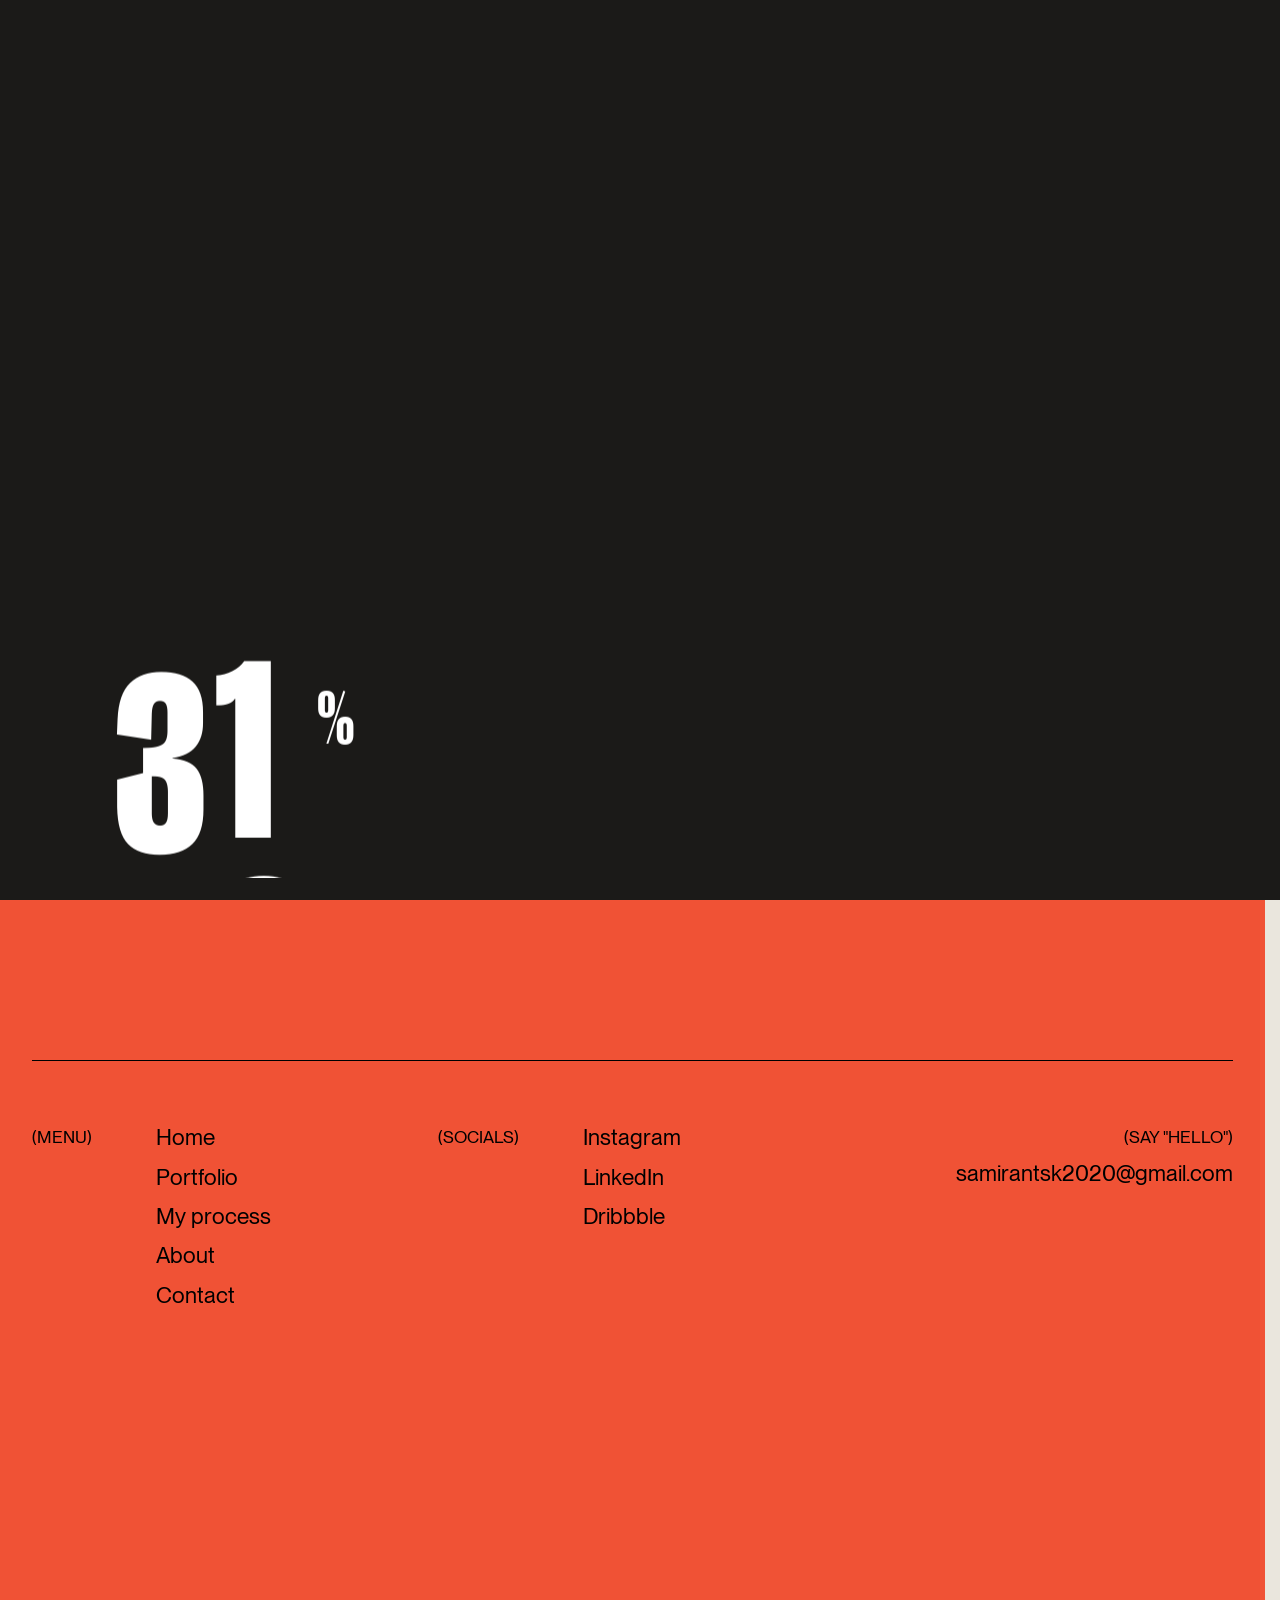
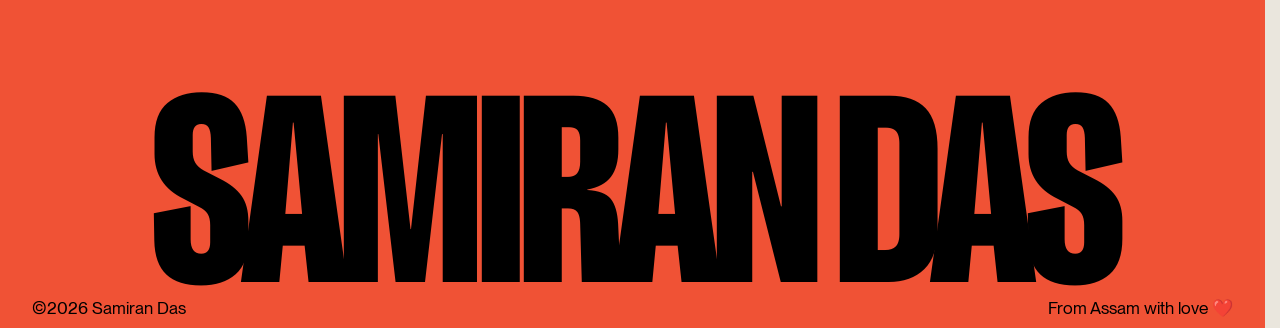
==== about.html @ 999a63a2 "the new changes" ====
<!DOCTYPE html><!--  This site was created in Webflow. https://webflow.com  --><!--  Last Published: Wed Feb 11 2026 20:50:51 GMT+0000 (Coordinated Universal Time)  -->
<html lang="en">
<head>
  <meta charset="utf-8">
  <title>About | Samiran Das</title>
  <meta content="I build modern, high-impact websites for tech communities and projects that value clean design, strong functionality, and real user engagement. Alongside development, I specialize in cybersecurity, bringing a security-first mindset to everything I create. Outside tech, I’m a national-level badminton player and armwrestler, a state-level swimmer, and someone who’s always vibing with music." name="description">
  <meta content="About | Samiran Das" property="og:title">
  <meta content="I build modern, high-impact websites for tech communities and projects that value clean design, strong functionality, and real user engagement. Alongside development, I specialize in cybersecurity, bringing a security-first mindset to everything I create. Outside tech, I’m a national-level badminton player and armwrestler, a state-level swimmer, and someone who’s always vibing with music." property="og:description">
  <meta content="https://samirandas.com/og/og-about.jpg" property="og:image">
  <meta content="About | Samiran Das" property="twitter:title">
  <meta content="I build modern, high-impact websites for tech communities and projects that value clean design, strong functionality, and real user engagement. Alongside development, I specialize in cybersecurity, bringing a security-first mindset to everything I create. Outside tech, I’m a national-level badminton player and armwrestler, a state-level swimmer, and someone who’s always vibing with music." property="twitter:description">
  <meta content="https://samirandas.com/og/og-about.jpg" property="twitter:image">
  <meta property="og:type" content="website">
  <meta property="og:url" content="https://samirandas.com/about">
  <meta content="summary_large_image" name="twitter:card">
  <meta content="width=device-width, initial-scale=1" name="viewport">
  <link rel="canonical" href="about">
  <style>html{font-family:sans-serif;-ms-text-size-adjust:100%;-webkit-text-size-adjust:100%}body{margin:0}aside,main,nav,section{display:block}a{background-color:transparent}h1{font-size:2em;margin:.67em 0}img{border:0}svg:not(:root){overflow:hidden}button{color:inherit;font:inherit;margin:0}button{overflow:visible}button{text-transform:none}button{-webkit-appearance:button}button::-moz-focus-inner{border:0;padding:0}*{-webkit-box-sizing:border-box;-moz-box-sizing:border-box;box-sizing:border-box}html{height:100%}body{margin:0;min-height:100%;background-color:#fff;font-family:Arial,sans-serif;font-size:14px;line-height:20px;color:#333}img{max-width:100%;vertical-align:middle;display:inline-block}.w-inline-block{max-width:100%;display:inline-block}h1,h2{font-weight:700;margin-bottom:10px}h1{font-size:38px;line-height:44px;margin-top:20px}h2{font-size:32px;line-height:36px;margin-top:20px}p{margin-top:0;margin-bottom:10px}ul{margin-top:0;margin-bottom:10px;padding-left:40px}button{border:0;-webkit-appearance:button}.w-nav{position:relative;background:#ddd;z-index:1000}.w-nav:after,.w-nav:before{content:" ";display:table;grid-column-start:1;grid-row-start:1;grid-column-end:2;grid-row-end:2}.w-nav:after{clear:both}.w-nav-brand{position:relative;float:left;text-decoration:none;color:#333}.w-nav-menu{position:relative;float:right}@media screen and (max-width:767px){.w-nav-brand{padding-left:10px}}:root{--background-color--background-primary:var(--base-color-brand--brand-lightest);--_typography---font--font-body:"PP Neue Montreal",Arial,sans-serif;--_typography---font-size--text-main:clamp(1 * 1rem, ((1 - ((1.125 - 1) / (120 - 20) * 20)) * 1rem + ((1.125 - 1) / (120 - 20)) * 100vw), 1.125 * 1rem);--_typography---line-height--body:1.4;--_typography---font-weight--regular:400;--_typography---letter-spacing--normal:0em;--_typography---font--font-display:Lektorat,Impact,sans-serif;--_typography---font-size--h1:clamp(3 * 1rem, ((3 - ((7.125 - 3) / (120 - 20) * 20)) * 1rem + ((7.125 - 3) / (120 - 20)) * 100vw), 7.125 * 1rem);--_typography---font-weight--extra-bold:800;--_typography---letter-spacing--tight:-.02em;--_typography---font-size--h2:clamp(2.25 * 1rem, ((2.25 - ((4 - 2.25) / (90 - 20) * 20)) * 1rem + ((4 - 2.25) / (90 - 20)) * 100vw), 4 * 1rem);--_typography---font-size--h3:clamp(1.725 * 1rem, ((1.725 - ((2.5 - 1.725) / (120 - 20) * 20)) * 1rem + ((2.5 - 1.725) / (120 - 20)) * 100vw), 2.5 * 1rem);--link-color--link-primary:var(--base-color-neutral--black);--_spacing-size---main--space-md:var(--_spacing-size---base--spacing-6);--text-color--text-alternate:var(--base-color-neutral--white);--text-color--text-primary:var(--base-color-neutral--black);--text-color--text-secondary:#747474;--background-color--background-success:var(--base-color-system--success-green);--text-color--text-success:var(--base-color-system--success-green-dark);--_typography---line-height--h1:1.05;--_spacing-size---main--space-sm:var(--_spacing-size---base--spacing-4);--border-color--border-primary:var(--base-color-neutral--black);--background-color--background-alternate:var(--base-color-neutral--white);--background-color--background-secondary:var(--base-color-neutral--neutral-darker);--background-color--background-brand:var(--base-color-brand--brand);--background-color--background-error:var(--base-color-system--error-red);--text-color--text-error:var(--base-color-system--error-red-dark);--border-color--border-alternate:var(--base-color-neutral--white);--_spacing-size---main--space-2xl:var(--_spacing-size---base--spacing-12);--_spacing-size---main--space-lg:var(--_spacing-size---base--spacing-8);--background-color--background-warning:var(--base-color-system--warning-yellow);--text-color--text-warning:var(--base-color-system--warning-yellow-dark);--_spacing-size---navbar-height:5.375rem;--link-color--link-alternate:var(--base-color-neutral--white);--base-color-brand--brand:#f05235;--_typography---font-size--h0:clamp(6 * 1rem, ((6 - ((14 - 6) / (120 - 20) * 20)) * 1rem + ((14 - 6) / (120 - 20)) * 100vw), 14 * 1rem);--_spacing-size---main--space-xl:var(--_spacing-size---base--spacing-10);--_typography---font--font-accent:"Tentang Nanti One","Palatino Linotype",sans-serif;--_typography---letter-spacing--wide:.02em;--_spacing-size---main--space-2xs:var(--_spacing-size---base--spacing-2);--_spacing-size---main--space-xs:var(--_spacing-size---base--spacing-3);--_typography---line-height--regular:1;--base-color-neutral--neutral-darker:#1b1a18;--base-color-neutral--white:#fff;--_typography---font-size--full-screen:clamp(3rem, 13vw, 15rem);--base-color-neutral--black:#000;--_typography---font-size--h4:clamp(1.25 * 1rem, ((1.25 - ((1.5 - 1.25) / (120 - 20) * 20)) * 1rem + ((1.5 - 1.25) / (120 - 20)) * 100vw), 1.5 * 1rem);--_spacing-size---base--spacing-1:.25rem;--_spacing-size---base--spacing-2:.5rem;--base-color-brand--brand-lightest:#eae6dd;--_spacing-size---base--spacing-3:.75rem;--base-color-brand--brand-light:#ffd880;--_spacing-size---base--spacing-4:1rem;--_spacing-size---base--spacing-5:1.5rem;--_spacing-size---base--spacing-6:2rem;--_typography---font-size--display:clamp(6.5 * 1rem, ((6.5 - ((20 - 6.5) / (120 - 32) * 32)) * 1rem + ((20 - 6.5) / (120 - 32)) * 100vw), 20 * 1rem);--_spacing-size---base--spacing-7:3rem;--_spacing-size---base--spacing-8:4rem;--_spacing-size---base--spacing-9:6rem;--_spacing-size---base--spacing-10:8rem;--_spacing-size---base--spacing-11:12rem;--_spacing-size---base--spacing-12:16rem;--base-color-system--success-green:#cef5ca;--base-color-system--success-green-dark:#114e0b;--base-color-system--warning-yellow:#fcf8d8;--base-color-system--warning-yellow-dark:#5e5515;--base-color-system--error-red:#f8e4e4;--base-color-system--error-red-dark:#3b0b0b;--base-color-system--focus-state:#2d62ff;--border-color--border-brand:var(--base-color-brand--brand);--link-color--link-brand:var(--base-color-brand--brand)}.w-layout-hflex{flex-direction:row;align-items:flex-start;display:flex}.w-checkbox:before{content:" ";grid-area:1/1/2/2;display:table}.w-checkbox:after{content:" ";clear:both;grid-area:1/1/2/2;display:table}body{background-color:var(--background-color--background-primary);font-family:var(--_typography---font--font-body);color:#000;font-size:var(--_typography---font-size--text-main);line-height:var(--_typography---line-height--body);font-weight:var(--_typography---font-weight--regular);letter-spacing:var(--_typography---letter-spacing--normal)}h1{font-family:var(--_typography---font--font-display);font-size:var(--_typography---font-size--h1);line-height:1.05;font-weight:var(--_typography---font-weight--extra-bold);letter-spacing:var(--_typography---letter-spacing--tight);margin-top:0;margin-bottom:0}h2{font-family:var(--_typography---font--font-display);font-size:var(--_typography---font-size--h2);line-height:1.2;font-weight:var(--_typography---font-weight--extra-bold);margin-top:0;margin-bottom:0}p{font-family:var(--_typography---font--font-body);margin-bottom:0}a{font-family:var(--_typography---font--font-body);color:var(--link-color--link-primary)}ul{font-family:var(--_typography---font--font-body);margin-top:0;margin-bottom:0;padding-left:1.5rem}img{object-fit:cover;width:100%;height:100%;display:inline-block}.heading-style-h1{font-family:var(--_typography---font--font-display);font-size:var(--_typography---font-size--h1);line-height:var(--_typography---line-height--h1);font-weight:var(--_typography---font-weight--extra-bold);letter-spacing:var(--_typography---letter-spacing--tight);position:relative}.padding-global{padding-right:var(--_spacing-size---main--space-md);padding-left:var(--_spacing-size---main--space-md);flex:1;justify-content:space-between;align-items:stretch;display:flex}.page-wrapper{overflow:clip}.container-large{flex:1;width:100%;max-width:120rem;margin-left:auto;margin-right:auto}.nav_component{z-index:1000;height:var(--_spacing-size---navbar-height);padding-top:var(--_spacing-size---main--space-sm);padding-bottom:var(--_spacing-size---main--space-sm);will-change:transform;background-color:#0000;width:100%;position:absolute;inset:0% 0% auto;overflow:hidden;transform:translate(0)}.nav_container{flex-direction:row;justify-content:space-between;align-items:center;width:100%;max-width:120rem;margin-left:auto;margin-right:auto;display:flex}.nav_brand{justify-content:center;align-items:center;display:inline-flex;overflow:clip}.nav_logo{color:var(--link-color--link-primary);height:2.375rem}.nav_logo.is-white{color:var(--link-color--link-alternate)}.section_hero{position:relative}.hero_content-wrapper{padding-top:var(--_spacing-size---main--space-md);padding-bottom:var(--_spacing-size---main--space-md);grid-column-gap:var(--_spacing-size---main--space-lg);grid-row-gap:var(--_spacing-size---main--space-lg);height:calc(100svh - var(--_spacing-size---navbar-height));flex-flow:column;justify-content:space-between;align-items:center;display:flex}.hero_gradient{z-index:20;background-image:linear-gradient(0deg,var(--base-color-brand--brand),#0000);width:100%;height:40%;position:absolute;inset:auto 0% 0%}.hero_sticky-wrapper{will-change:transform;height:100svh;position:sticky;top:0}.hero_description-wrapper{width:100%}.hero_description-wrapper.grid-12{z-index:30;position:relative}.grid-12{grid-column-gap:1rem;grid-row-gap:1rem;grid-template-rows:auto;grid-template-columns:1fr 1fr 1fr 1fr 1fr 1fr 1fr 1fr 1fr 1fr 1fr 1fr;grid-auto-columns:1fr;display:grid}.hero_title-wrapper{width:100%}.text-style-accent{font-family:var(--_typography---font--font-accent);color:var(--base-color-brand--brand);font-weight:var(--_typography---font-weight--regular);letter-spacing:var(--_typography---letter-spacing--wide);position:relative;top:.05em}.text-style-accent.is-process-page{font-size:20cqi;position:absolute;inset:60% auto 0% 0%;z-index:10}.nav-floating{z-index:999;will-change:transform;position:fixed;inset:0% 0% auto}.nav-floating_content-wrapper{padding-top:var(--_spacing-size---main--space-sm);padding-bottom:var(--_spacing-size---main--space-sm);justify-content:space-between;align-items:center;width:100%}.nav-floating_content-wrapper.grid-12{z-index:999;position:relative;transform:translateY(-100%)}.nav-floating_logo-wrapper{padding-top:var(--_spacing-size---main--space-2xs);padding-right:var(--_spacing-size---main--space-2xs);padding-bottom:var(--_spacing-size---main--space-2xs);padding-left:var(--_spacing-size---main--space-2xs);background-color:var(--background-color--background-secondary);margin:calc(-1 * var(--_spacing-size---main--space-2xs));border-radius:4px;position:relative;overflow:clip}.nav-floating_button-wrapper{grid-row-gap:.25rem;justify-content:flex-start;align-items:center}.btn-animate-chars{padding-top:var(--_spacing-size---main--space-sm);padding-right:var(--_spacing-size---main--space-xs);padding-bottom:var(--_spacing-size---main--space-sm);padding-left:var(--_spacing-size---main--space-xs);grid-column-gap:var(--_spacing-size---main--space-2xs);grid-row-gap:var(--_spacing-size---main--space-2xs);color:var(--link-color--link-alternate);text-transform:uppercase;border-radius:.25em;flex-grow:1;justify-content:center;align-items:center;max-width:15em;height:3.375rem;line-height:1;text-decoration:none;display:flex;position:relative}.btn-animate-chars.is-nav-link{grid-column-gap:1rem;grid-row-gap:1rem;color:var(--link-color--link-primary);grid-template-rows:auto auto;grid-template-columns:1fr 1fr;grid-auto-columns:1fr;display:inline-flex}.btn-animate-chars.hide-tablet{background-color:var(--background-color--background-secondary);color:var(--link-color--link-alternate);height:3.375rem}.btn-animate-chars.is-footer-link{color:var(--text-color--text-primary);text-transform:none;flex:0 auto;justify-content:flex-start;align-items:center;width:auto;height:auto;padding:0}.btn-animate-chars.is-menu{font-family:var(--_typography---font--font-display);color:var(--link-color--link-primary);font-size:var(--_typography---font-size--h1);line-height:var(--_typography---line-height--regular);font-weight:var(--_typography---font-weight--extra-bold);height:1em}.btn-animate-chars__bg{background-color:var(--background-color--background-secondary);border-radius:.25em;position:absolute;inset:0}.btn-animate-chars__text{line-height:var(--_typography---line-height--body);white-space:nowrap}.loading__numbers{color:var(--text-color--text-alternate);flex-flow:row;align-items:flex-start;font-size:calc(10vw + 10vh);display:flex;position:absolute;bottom:.1em;left:.23em}.loading__progress{width:1em;height:100%;position:absolute;bottom:0;left:0}.loading-screen{background-color:var(--background-color--background-secondary);width:100%;height:100%;position:absolute;top:0;left:0}.loading__number{text-transform:uppercase;line-height:1;position:relative}.loading__number-group{flex-flow:column;height:1em;display:flex;position:relative;overflow:hidden}.loading__number-wrap{font-family:var(--_typography---font--font-display);font-weight:var(--_typography---font-weight--extra-bold);will-change:transform;flex-flow:column;display:flex;position:relative}.loading__percentage{text-transform:uppercase;will-change:transform;line-height:1;position:relative}.loading__percentage-wrap{font-family:var(--_typography---font--font-display);font-size:.3em;font-weight:var(--_typography---font-weight--extra-bold);flex-flow:column;justify-content:flex-start;margin-top:.375em;display:flex;overflow:hidden}.loading__progress-inner{background-color:var(--base-color-brand--brand);transform-origin:bottom;width:100%;height:100%;position:absolute;top:0;left:0}.loading-container{z-index:9999;position:fixed;inset:0;overflow:hidden}.image_button{filter:grayscale();width:2.375rem;height:2.375rem}.spacer-nav{height:var(--_spacing-size---navbar-height)}.selected-projects_dynamic-element-wrapper{text-align:center;grid-area:1/1;justify-self:center;width:-moz-fit-content;width:fit-content;max-width:100%;position:relative;overflow:visible}.bold-nav-full__hamburger{color:var(--base-color-white);background-color:#0000;justify-content:center;align-items:center;width:3em;height:3em;display:flex;position:relative;overflow:hidden}.bold-nav__word{position:relative}.bold-nav-full{z-index:998;height:100vh;position:fixed;inset:0}.bold-nav-full__tile{background-color:var(--base-color-brand--brand);flex-flow:column;justify-content:center;align-items:center;width:100%;height:100%;display:flex;position:absolute;top:0;left:0}.bold-nav__bottom{justify-content:space-between;align-items:center;width:100%;padding:2rem;display:flex;position:absolute;bottom:0;left:0}.bold-nav-full__hamburger-bar{background-color:currentColor;width:2em;height:.125em;position:absolute}.nav_menu_button_wrapper{display:none}.proccess_hero_image{z-index:10;object-fit:contain;object-position:50% 100%;width:100%;height:90%;position:absolute;inset:auto 0% 0%;overflow:hidden}.proccess-title{text-transform:uppercase;text-align:center;font-size:clamp(2rem,27vw,32.75rem);text-wrap-mode:nowrap;position:relative}.note-scroller{height:300vh}.section_note{z-index:1;background-color:var(--background-color--background-primary);position:sticky;top:0}.section_note-content-wrapper{padding-top:var(--_spacing-size---main--space-xl);padding-bottom:var(--_spacing-size---main--space-xl);justify-content:center;align-items:center;width:100%;height:100svh;display:flex}.note_title-wrapper{text-align:center;text-transform:uppercase;width:70%;will-change:transform,opacity}@media screen and (max-width:991px){.w-nav[data-collapse=medium] .w-nav-menu{display:none}.hide-tablet{display:none}.nav_container.grid-12{display:flex}.hero_gradient{background-image:linear-gradient(0deg,var(--base-color-brand--brand) 10%,#0000)}.hero_description-wrapper.grid-12{grid-template-columns:1fr 1fr 1fr 1fr 1fr 1fr}.nav-floating_content-wrapper.grid-12{display:flex}.nav_floating-menu_button_wrapper{flex:none;display:block}.bold-nav-full{height:100svh}.bold-nav__bottom{justify-content:center;align-items:center}.nav_menu_button_wrapper{display:block}.proccess-title{font-size:clamp(2rem,26vw,32.75rem)}.proccess_hero_image{object-fit:cover;height:80%}.note_title-wrapper{width:90%}}@media screen and (max-width:767px){h1{font-size:2.5rem}h2{font-size:2rem}.proccess_hero_image{object-position:50% 100%}.section_note-content-wrapper{padding-top:var(--_spacing-size---main--space-lg);padding-bottom:var(--_spacing-size---main--space-lg)}.note_title-wrapper{width:100%}}@media screen and (max-width:479px){.padding-global{padding-right:var(--_spacing-size---main--space-sm);padding-left:var(--_spacing-size---main--space-sm)}.nav_brand{padding:0}.hero_gradient{background-image:linear-gradient(0deg,var(--base-color-brand--brand) 35%,#0000)}.hero_description-wrapper.grid-12{flex-flow:column;grid-template-rows:auto auto;grid-auto-flow:column;justify-content:flex-start;align-items:flex-start}.proccess_hero_image{object-position:50% 50%}}html{scrollbar-gutter:stable}body{-webkit-font-smoothing:antialiased;-moz-osx-font-smoothing:grayscale;font-smoothing:antialiased;text-rendering:optimizeLegibility}.container-large{margin-right:auto!important;margin-left:auto!important}.u-text-style-trim{display:flow-root}.u-text-style-trim:before{content:"";display:table;margin-bottom:calc(-.5lh + .4em)}.u-text-style-trim:after{content:"";display:table;margin-bottom:calc(-.5lh + .41em)}.btn-animate-chars [data-button-animate-chars]{overflow:hidden;position:relative;display:inline-block}.btn-animate-chars__bg{inset:0}#floating-nav{--background-color--background-secondary:black;--link-color--link-alternate:white;--base-color-neutral--white:white}.bold-nav-full__hamburger{justify-content:center;align-items:center;display:flex;position:relative;overflow:hidden}.bold-nav-full__hamburger .bold-nav-full__hamburger-bar{background-color:currentColor;width:2em;height:.08em;position:absolute;transform:translate(0) rotate(.001deg)}.bold-nav-full__hamburger .bold-nav-full__hamburger-bar:first-child{transform:translateY(-.45em) scale(1) rotate(.001deg)}.bold-nav-full__hamburger .bold-nav-full__hamburger-bar:nth-child(3){transform:translateY(.45em) scale(1) rotate(.001deg)}.bold-nav-full__tile{clip-path:polygon(0% 100%,100% 100%,100% 100%,0% 100%)}.bold-nav-full__ul{flex-flow:column;align-items:center;margin:0;padding:0;display:flex}.bold-nav-full__li{justify-content:center;align-items:center;margin:0;padding:0;text-decoration:none;display:flex;position:relative;overflow:hidden}.btn-animate-chars.is-menu{transform:translateY(100%) rotate(5deg)}</style>
  <script type="text/javascript">!function(o,c){var n=c.documentElement,t=" w-mod-";n.className+=t+"js",("ontouchstart"in o||o.DocumentTouch&&c instanceof DocumentTouch)&&(n.className+=t+"touch")}(window,document);</script>
  <link href="assets/favicon-DrVmsY45.ico" rel="shortcut icon" type="image/x-icon">
  <link href="assets/webclip-Cln6gDdr.png" rel="apple-touch-icon">
  <link rel="preconnect" href="https://www.googletagmanager.com" crossorigin="">
  <link rel="dns-prefetch" href="https://www.googletagmanager.com">
  <script async="" src="https://www.googletagmanager.com/gtag/js?id=G-WX5J84TFY1" onerror="window._gaBlocked=true"></script>
  <script type="text/javascript">
    window.dataLayer = window.dataLayer || [];
    function gtag(){if(!window._gaBlocked) dataLayer.push(arguments);}
    function initGA() {
      if (!window._gaBlocked && typeof gtag === 'function') {
        gtag('set', 'developer_id.dZGVlNj', true);
        gtag('js', new Date());
        gtag('config', 'G-WX5J84TFY1');
      }
    }
    if (window.gtag) initGA();
    else setTimeout(function(){ if(!window._gaBlocked) initGA(); }, 3000);
  </script>
  <script>
(function() {
  if (sessionStorage.getItem('visited')) {
    const style = document.createElement('style');
    style.textContent = '.loading-screen { display: none !important; }';
    document.head.appendChild(style);
  }
})();
</script>
  <style>
    .hero_title, .loading__numbers, .loading__progress {
    visibility:hidden;
    }
    #floating-nav{
      visibility: hidden;
    }
    .line-mask {
      overflow: hidden;
      padding-top: 0.08em;
      padding-bottom: 0.08em;
      margin-bottom: -0.02em;
      -webkit-text-rendering: optimizeSpeed; 
      text-rendering: optimizeSpeed;
      -webkit-transform: translateZ(0); 
      font-kerning: none;
    }
    .hero_portfolio-title [style*="overflow"],
    .proccess-title [style*="overflow"],
    .hero_title-line1 [style*="overflow"],
    .hero_title-line2 [style*="overflow"] {
      padding-top: 0.15em !important;
      margin-top: -0.15em;
    }
    .text-style-accent .word-mask {
      display: inline-block;
      margin-right: 0.05em;
    }
  </style>
  <script type="module" crossorigin="" src="assets/gsap-DdEwfv-Y.js"></script>
  <script type="module" crossorigin="" src="assets/lenis-Bu7sAdyK.js"></script>
  <script type="module" crossorigin="" src="assets/barba-CQlRLqFM.js"></script>
  <script type="module" crossorigin="" src="assets/main-jKaaXVz_.js"></script>
  <link rel="stylesheet" crossorigin="" href="assets/main-BjxpTroB.css" media="print" onload="this.media='all'">
</head>
<body data-barba="wrapper">
  <div class="page-wrapper">
    <div data-animation="over-right" class="nav_component w-nav" data-easing2="ease" data-easing="ease" data-collapse="medium" data-no-scroll="1" data-duration="400" id="navbar" data-doc-height="1">
      <div class="padding-global">
        <div class="nav_container grid-12">
          <a aria-label='Go to homepage' class='nav_brand w-nav-brand' href='index.html' id='w-node-_396176c6-906a-9f74-c6d0-8a4663dfdeac-63dfdea9'><svg xmlns="http://www.w3.org/2000/svg" width="100%" viewbox="0 0 33 38" fill="none" class="nav_logo">
              <path d="M33 38L27.5111 18.0617L32.8139 6.34193e-06H24.7202L19.7819 18.0617L24.7667 38H33Z" fill="currentColor"></path>
              <path d="M0 0H10.28C13.2571 0 15.4433 0.656791 16.8388 1.97037C18.2653 3.28395 18.9785 5.30123 18.9785 8.02222V10.2741C18.9785 12.4008 18.5444 14.1053 17.6761 15.3877C16.8078 16.67 15.2883 17.4831 13.1175 17.8272V17.921C15.4743 18.1399 17.0869 18.8905 17.9552 20.1728C18.8545 21.4239 19.3041 23.0815 19.3041 25.1457V28.8988C19.3041 32.1202 18.4513 34.4502 16.7458 35.8889C15.0402 37.2963 12.6213 38 9.48926 38H0V0ZM7.67514 6.38025V15.3877H8.88456C9.78387 15.3877 10.4041 15.1687 10.7452 14.7309C11.1173 14.2617 11.3034 13.5424 11.3034 12.5728V8.91358C11.3034 8.00658 11.1483 7.36543 10.8382 6.99012C10.5591 6.58354 9.98543 6.38025 9.11713 6.38025H7.67514ZM7.67514 21.4395V31.6197H9.3032C10.1095 31.6197 10.6832 31.4321 11.0243 31.0568C11.3964 30.6502 11.5825 29.9934 11.5825 29.0864V24.1136C11.5825 23.2066 11.3809 22.5342 10.9778 22.0963C10.5746 21.6584 9.8769 21.4395 8.88456 21.4395H7.67514Z" fill="currentColor"></path>
            </svg></a>
          <nav role="navigation" id="w-node-_396176c6-906a-9f74-c6d0-8a4663dfdeae-63dfdea9" class="nav_menu w-nav-menu">
            <a class='btn-animate-chars is-nav-link w-inline-block' href='portfolio'><span data-button-animate-chars="" class="btn-animate-chars__text">Portfolio</span></a>
            <a class='btn-animate-chars is-nav-link w-inline-block' href='process'><span data-button-animate-chars="" class="btn-animate-chars__text">My process</span></a>
            <a aria-current='page' class='btn-animate-chars is-nav-link w-inline-block w--current' href='about'><span data-button-animate-chars="" class="btn-animate-chars__text">About</span></a>
          </nav>
          <div class="nav_menu_button_wrapper">
            <div data-navigation-toggle="toggle" class="btn-animate-chars">
              <div class="btn-animate-chars__bg"></div><span data-button-animate-chars="" class="btn-animate-chars__text">Menu</span><button aria-label="Toggle menu" class="bold-nav-full__hamburger">
                <div class="bold-nav-full__hamburger-bar"></div>
                <div class="bold-nav-full__hamburger-bar"></div>
                <div class="bold-nav-full__hamburger-bar"></div>
              </button>
            </div>
          </div>
          <a class='btn-animate-chars hide-tablet w-inline-block' href='contact' id='w-node-_66ba0810-e130-04d9-7ee0-976a441252f5-63dfdea9'>
            <div class="btn-animate-chars__bg"></div><img loading="eager" height="25" alt="" src="[data-uri]" class="image_button"><span data-button-animate-chars="" class="btn-animate-chars__text">Let&#x27;s talk</span>
          </a>
        </div>
      </div>
    </div>
    <aside data-navigation-status="not-active" data-nav-bar-height="" class="nav-floating">
      <div class="bold-nav-full">
        <div class="bold-nav-full__tile">
          <ul class="bold-nav-full__ul">
            <li class="bold-nav-full__li">
              <a class='btn-animate-chars is-menu w-inline-block' href='index.html'><span data-button-animate-chars="" class="btn-animate-chars__text">Home</span></a>
            </li>
            <li class="bold-nav-full__li">
              <a class='btn-animate-chars is-menu w-inline-block' href='portfolio'><span data-button-animate-chars="" class="btn-animate-chars__text">Portfolio</span></a>
            </li>
            <li class="bold-nav-full__li">
              <a class='btn-animate-chars is-menu w-inline-block' href='process'><span data-button-animate-chars="" class="btn-animate-chars__text">My process</span></a>
            </li>
            <li class="bold-nav-full__li">
              <a aria-current='page' class='btn-animate-chars is-menu w-inline-block w--current' href='about'><span data-button-animate-chars="" class="btn-animate-chars__text">About</span></a>
            </li>
            <li class="bold-nav-full__li">
              <a class='btn-animate-chars is-menu w-inline-block' href='contact'><span data-button-animate-chars="" class="btn-animate-chars__text">Contact</span></a>
            </li>
          </ul>
          <div class="bold-nav__bottom">
            <p class="bold-nav__word hide-tablet">©2026 Copyright. All Rights Reserved.</p>
            <a href="mailto:samirantsk2020@gmail.com?subject=Hey%2C%20Samiran!%20I%20have%20a%20project%20idea" class="btn-animate-chars is-footer-link w-inline-block"><span data-button-animate-chars="" class="btn-animate-chars__text">samirantsk2020@gmail.com</span></a>
          </div>
        </div>
      </div>
      <div class="padding-global">
        <div class="container-large">
          <div id="floating-nav" class="nav-floating_content-wrapper grid-12">
            <div id="w-node-a1b0bac0-0696-7738-12d1-d21c49264474-49264453" class="nav-floating_logo-wrapper">
              <a aria-label='Go to homepage' class='nav_brand w-nav-brand' href='index.html'><svg xmlns="http://www.w3.org/2000/svg" width="100%" viewbox="0 0 33 38" fill="none" class="nav_logo is-white">
                  <path d="M33 38L27.5111 18.0617L32.8139 6.34193e-06H24.7202L19.7819 18.0617L24.7667 38H33Z" fill="currentColor"></path>
                  <path d="M0 0H10.28C13.2571 0 15.4433 0.656791 16.8388 1.97037C18.2653 3.28395 18.9785 5.30123 18.9785 8.02222V10.2741C18.9785 12.4008 18.5444 14.1053 17.6761 15.3877C16.8078 16.67 15.2883 17.4831 13.1175 17.8272V17.921C15.4743 18.1399 17.0869 18.8905 17.9552 20.1728C18.8545 21.4239 19.3041 23.0815 19.3041 25.1457V28.8988C19.3041 32.1202 18.4513 34.4502 16.7458 35.8889C15.0402 37.2963 12.6213 38 9.48926 38H0V0ZM7.67514 6.38025V15.3877H8.88456C9.78387 15.3877 10.4041 15.1687 10.7452 14.7309C11.1173 14.2617 11.3034 13.5424 11.3034 12.5728V8.91358C11.3034 8.00658 11.1483 7.36543 10.8382 6.99012C10.5591 6.58354 9.98543 6.38025 9.11713 6.38025H7.67514ZM7.67514 21.4395V31.6197H9.3032C10.1095 31.6197 10.6832 31.4321 11.0243 31.0568C11.3964 30.6502 11.5825 29.9934 11.5825 29.0864V24.1136C11.5825 23.2066 11.3809 22.5342 10.9778 22.0963C10.5746 21.6584 9.8769 21.4395 8.88456 21.4395H7.67514Z" fill="currentColor"></path>
                </svg></a>
            </div>
            <div id="w-node-a1b0bac0-0696-7738-12d1-d21c49264479-49264453" class="nav_floating-menu_button_wrapper">
              <div id="btn-menu" data-navigation-toggle="toggle" class="btn-animate-chars">
                <div class="btn-animate-chars__bg"></div><span data-button-animate-chars="" class="btn-animate-chars__text">Menu</span><button aria-label="Toggle menu" class="bold-nav-full__hamburger">
                  <div class="bold-nav-full__hamburger-bar"></div>
                  <div class="bold-nav-full__hamburger-bar"></div>
                  <div class="bold-nav-full__hamburger-bar"></div>
                </button>
              </div>
            </div>
            <div id="w-node-a1b0bac0-0696-7738-12d1-d21c49264482-49264453" class="w-layout-hflex nav-floating_button-wrapper hide-tablet">
              <a class='btn-animate-chars hide-tablet w-inline-block' href='contact'>
                <div class="btn-animate-chars__bg"></div><img width="38" height="38" alt="" src="[data-uri]" loading="eager" class="image_button"><span data-button-animate-chars="" class="btn-animate-chars__text">Let&#x27;s talk</span>
              </a>
            </div>
          </div>
        </div>
      </div>
    </aside>
    <div class="loading-container">
      <div class="loading-screen">
        <div class="loading__numbers">
          <div class="loading__number-group is--first">
            <div class="loading__number-wrap"><span class="loading__number">1</span></div>
          </div>
          <div class="loading__number-group is--second">
            <div class="loading__number-wrap"><span class="loading__number">1</span><span class="loading__number">2</span><span class="loading__number">3</span><span class="loading__number">4</span><span class="loading__number">5</span><span class="loading__number">6</span><span class="loading__number">7</span><span class="loading__number">8</span><span class="loading__number">9</span><span class="loading__number">0</span></div>
          </div>
          <div class="loading__number-group is--third">
            <div class="loading__number-wrap"><span class="loading__number">1</span><span class="loading__number">2</span><span class="loading__number">3</span><span class="loading__number">4</span><span class="loading__number">5</span><span class="loading__number">6</span><span class="loading__number">7</span><span class="loading__number">8</span><span class="loading__number">9</span><span class="loading__number">0</span></div>
          </div>
          <div class="loading__percentage-wrap"><span class="loading__percentage">%</span></div>
        </div>
      </div>
    </div>
    <main data-barba="container" data-barba-namespace="about" class="main-wrapper">
      <div class="hero_sticky-wrapper">
        <div data-ignore-trail="" class="spacer-nav"></div>
        <section class="section_hero">
          <div class="padding-global">
            <div class="container-large">
              <div id="hero-container" class="hero_content-wrapper">
                <div class="hero_title-wrapper">
                  <h1 class="proccess-title u-text-style-trim"><span class="text-style-accent is-process-page">My</span> About</h1>
                </div>
                <div class="hero_description-wrapper grid-12">
                  <p id="w-node-c714a2f7-15d5-a415-da95-29adc4220e0f-1cbf0339" class="process_description">I build secure, high-impact websites for tech communities. Specialized in cybersecurity, I blend clean design with a security-first mindset. National-level athlete and music lover.</p>
                  <div id="w-node-c714a2f7-15d5-a415-da95-29adc4220e11-1cbf0339" class="process-scroll-instruction">(SCROLL TO MY STORY)</div>
                </div><img class="proccess_hero_image" src="https://ik.imagekit.io/logicsync/page%20image" width="682" alt="Samiran Das silhouette" loading="eager" fetchpriority="high">
                <div class="hero_gradient"></div>
              </div>
            </div>
          </div>
        </section>
      </div>
    </main>
    <footer id="site-footer" class="footer w-node-_5c846574-619c-abe4-bf11-5f1244a51ee1-44a51ee1">
      <div class="padding-global">
        <div class="container-large">
          <div class="footer_content-wrapper">
            <div class="footer_links-wrapper grid-12">
              <div id="w-node-_5c846574-619c-abe4-bf11-5f1244a51ee6-44a51ee1" class="footer_link-group-wrapper">
                <div class="footer_link-group_title">(Menu)</div>
                <div class="footer_link-group">
                  <a class='btn-animate-chars is-footer-link w-inline-block' href='index.html'><span data-button-animate-chars="" class="btn-animate-chars__text">Home</span></a>
                  <a class='btn-animate-chars is-footer-link w-inline-block' href='portfolio'><span data-button-animate-chars="" class="btn-animate-chars__text">Portfolio</span></a>
                  <a class='btn-animate-chars is-footer-link w-inline-block' href='process'><span data-button-animate-chars="" class="btn-animate-chars__text">My process</span></a>
                  <a aria-current='page' class='btn-animate-chars is-footer-link w-inline-block w--current' href='about'><span data-button-animate-chars="" class="btn-animate-chars__text">About</span></a>
                  <a class='btn-animate-chars is-footer-link w-inline-block' href='contact'><span data-button-animate-chars="" class="btn-animate-chars__text">Contact</span></a>
                </div>
              </div>
              <div id="w-node-_5c846574-619c-abe4-bf11-5f1244a51ef9-44a51ee1" class="footer_link-group-wrapper">
                <div class="footer_link-group_title">(Socials)</div>
                <div class="footer_link-group">
                  <a href="https://www.instagram.com/samiran.das/" class="btn-animate-chars is-footer-link w-inline-block"><span data-button-animate-chars="" class="btn-animate-chars__text">Instagram</span></a>
                  <a href="https://www.linkedin.com/in/samirandas/" class="btn-animate-chars is-footer-link w-inline-block"><span data-button-animate-chars="" class="btn-animate-chars__text">LinkedIn</span></a>
                  <a href="https://dribbble.com/samirandas" class="btn-animate-chars is-footer-link w-inline-block"><span data-button-animate-chars="" class="btn-animate-chars__text">Dribbble</span></a>
                </div>
              </div>
              <div id="w-node-_5c846574-619c-abe4-bf11-5f1244a51f09-44a51ee1" class="footer_link-group-wrapper is-footer-alt">
                <div class="footer_link-group_title">(Say &quot;Hello&quot;)</div>
                <div class="footer_link-group">
                  <a href="mailto:samirantsk2020@gmail.com?subject=Hey%2C%20Samiran!%20I%20have%20a%20project%20idea" class="btn-animate-chars is-footer-link w-inline-block"><span data-button-animate-chars="" class="btn-animate-chars__text">samirantsk2020@gmail.com</span></a>
                </div>
              </div>
            </div>
            <div class="footer_bottom-wrapper">
              <div class="footer_heading-wrapper">
                <h2 class="footer_heading" style="font-family: var(--_typography---font--font-display); font-size: clamp(5rem, 18vw, 25rem); line-height: 0.8; font-weight: 800; text-transform: uppercase; letter-spacing: -0.05em; margin: 0; white-space: nowrap; width: 100%; text-align: center;">SAMIRAN DAS</h2>
              </div>
              <div class="footer_credits-wrapper">
                <div>©2026 Samiran Das</div>
                <div>From Assam with love ❤️</div>
              </div>
            </div>
            <div class="hero_gradient is-footer"></div>
          </div>
        </div>
      </div>
    </footer>
    <div class="transition">
      <div class="transition-logo_wrapper">
        <svg xmlns="http://www.w3.org/2000/svg" width="100%" viewBox="0 0 33 38" fill="none" class="transition-logo">
          <path class="transition-logo_stroke" d="M33 38L27.5111 18.0617L32.8139 6.34193e-06H24.7202L19.7819 18.0617L24.7667 38H33Z" fill="none" stroke="currentColor" stroke-width="0.5"></path>
          <path class="transition-logo_stroke" d="M0 0H10.28C13.2571 0 15.4433 0.656791 16.8388 1.97037C18.2653 3.28395 18.9785 5.30123 18.9785 8.02222V10.2741C18.9785 12.4008 18.5444 14.1053 17.6761 15.3877C16.8078 16.67 15.2883 17.4831 13.1175 17.8272V17.921C15.4743 18.1399 17.0869 18.8905 17.9552 20.1728C18.8545 21.4239 19.3041 23.0815 19.3041 25.1457V28.8988C19.3041 32.1202 18.4513 34.4502 16.7458 35.8889C15.0402 37.2963 12.6213 38 9.48926 38H0V0ZM7.67514 6.38025V15.3877H8.88456C9.78387 15.3877 10.4041 15.1687 10.7452 14.7309C11.1173 14.2617 11.3034 13.5424 11.3034 12.5728V8.91358C11.3034 8.00658 11.1483 7.36543 10.8382 6.99012C10.5591 6.58354 9.98543 6.38025 9.11713 6.38025H7.67514ZM7.67514 21.4395V31.6197H9.3032C10.1095 31.6197 10.6832 31.4321 11.0243 31.0568C11.3964 30.6502 11.5825 29.9934 11.5825 29.0864V24.1136C11.5825 23.2066 11.3809 22.5342 10.9778 22.0963C10.5746 21.6584 9.8769 21.4395 8.88456 21.4395H7.67514Z" fill="none" stroke="currentColor" stroke-width="0.5"></path>
          <path class="transition-logo_fill" d="M33 38L27.5111 18.0617L32.8139 6.34193e-06H24.7202L19.7819 18.0617L24.7667 38H33Z" fill="currentColor"></path>
          <path class="transition-logo_fill" d="M0 0H10.28C13.2571 0 15.4433 0.656791 16.8388 1.97037C18.2653 3.28395 18.9785 5.30123 18.9785 8.02222V10.2741C18.9785 12.4008 18.5444 14.1053 17.6761 15.3877C16.8078 16.67 15.2883 17.4831 13.1175 17.8272V17.921C15.4743 18.1399 17.0869 18.8905 17.9552 20.1728C18.8545 21.4239 19.3041 23.0815 19.3041 25.1457V28.8988C19.3041 32.1202 18.4513 34.4502 16.7458 35.8889C15.0402 37.2963 12.6213 38 9.48926 38H0V0ZM7.67514 6.38025V15.3877H8.88456C9.78387 15.3877 10.4041 15.1687 10.7452 14.7309C11.1173 14.2617 11.3034 13.5424 11.3034 12.5728V8.91358C11.3034 8.00658 11.1483 7.36543 10.8382 6.99012C10.5591 6.58354 9.98543 6.38025 9.11713 6.38025H7.67514ZM7.67514 21.4395V31.6197H9.3032C10.1095 31.6197 10.6832 31.4321 11.0243 31.0568C11.3964 30.6502 11.5825 29.9934 11.5825 29.0864V24.1136C11.5825 23.2066 11.3809 22.5342 10.9778 22.0963C10.5746 21.6584 9.8769 21.4395 8.88456 21.4395H7.67514Z" fill="currentColor"></path>
        </svg>
      </div>
    </div>
  </div>
<noscript><link rel="stylesheet" crossorigin="" href="assets/main-BjxpTroB.css"></noscript>
</body>
</html>
---- assets/main-BjxpTroB.css ----
html{font-family:sans-serif;-ms-text-size-adjust:100%;-webkit-text-size-adjust:100%}body{margin:0}article,aside,details,figcaption,figure,footer,header,hgroup,main,menu,nav,section,summary{display:block}audio,canvas,progress,video{display:inline-block;vertical-align:baseline}audio:not([controls]){display:none;height:0}[hidden],template{display:none}a{background-color:transparent}a:active,a:hover{outline:0}abbr[title]{border-bottom:1px dotted}b,strong{font-weight:700}dfn{font-style:italic}h1{font-size:2em;margin:.67em 0}mark{background:#ff0;color:#000}small{font-size:80%}sub,sup{font-size:75%;line-height:0;position:relative;vertical-align:baseline}sup{top:-.5em}sub{bottom:-.25em}img{border:0}svg:not(:root){overflow:hidden}figure{margin:1em 40px}hr{box-sizing:content-box;height:0}pre{overflow:auto}code,kbd,pre,samp{font-family:monospace,monospace;font-size:1em}button,input,optgroup,select,textarea{color:inherit;font:inherit;margin:0}button{overflow:visible}button,select{text-transform:none}button,html input[type=button],input[type=reset]{-webkit-appearance:button;cursor:pointer}button[disabled],html input[disabled]{cursor:default}button::-moz-focus-inner,input::-moz-focus-inner{border:0;padding:0}input{line-height:normal}input[type=checkbox],input[type=radio]{box-sizing:border-box;padding:0}input[type=number]::-webkit-inner-spin-button,input[type=number]::-webkit-outer-spin-button{height:auto}input[type=search]{-webkit-appearance:none}input[type=search]::-webkit-search-cancel-button,input[type=search]::-webkit-search-decoration{-webkit-appearance:none}fieldset{border:1px solid #c0c0c0;margin:0 2px;padding:.35em .625em .75em}legend{border:0;padding:0}textarea{overflow:auto}optgroup{font-weight:700}table{border-collapse:collapse;border-spacing:0}td,th{padding:0}@font-face{font-family:webflow-icons;src:url([data-uri]) format("truetype");font-weight:400;font-style:normal}[class^=w-icon-],[class*=" w-icon-"]{font-family:webflow-icons!important;speak:none;font-style:normal;font-weight:400;font-variant:normal;text-transform:none;line-height:1;-webkit-font-smoothing:antialiased;-moz-osx-font-smoothing:grayscale}.w-icon-slider-right:before{content:""}.w-icon-slider-left:before{content:""}.w-icon-nav-menu:before{content:""}.w-icon-arrow-down:before,.w-icon-dropdown-toggle:before{content:""}.w-icon-file-upload-remove:before{content:""}.w-icon-file-upload-icon:before{content:""}*{-webkit-box-sizing:border-box;-moz-box-sizing:border-box;box-sizing:border-box}html{height:100%}body{margin:0;min-height:100%;background-color:#fff;font-family:Arial,sans-serif;font-size:14px;line-height:20px;color:#333}img{max-width:100%;vertical-align:middle;display:inline-block}html.w-mod-touch *{background-attachment:scroll!important}.w-block{display:block}.w-inline-block{max-width:100%;display:inline-block}.w-clearfix:before,.w-clearfix:after{content:" ";display:table;grid-column-start:1;grid-row-start:1;grid-column-end:2;grid-row-end:2}.w-clearfix:after{clear:both}.w-hidden{display:none}.w-button{display:inline-block;padding:9px 15px;background-color:#3898ec;color:#fff;border:0;line-height:inherit;text-decoration:none;cursor:pointer;border-radius:0}input.w-button{-webkit-appearance:button}html[data-w-dynpage] [data-w-cloak]{color:transparent!important}.w-code-block{margin:unset}pre.w-code-block code{all:inherit}.w-optimization{display:contents}.w-webflow-badge,.w-webflow-badge>img{box-sizing:unset;width:unset;height:unset;max-height:unset;max-width:unset;min-height:unset;min-width:unset;margin:unset;padding:unset;float:unset;clear:unset;border:unset;border-radius:unset;background:unset;background-image:unset;background-position:unset;background-size:unset;background-repeat:unset;background-origin:unset;background-clip:unset;background-attachment:unset;background-color:unset;box-shadow:unset;transform:unset;transition:unset;direction:unset;font-family:unset;font-weight:unset;color:unset;font-size:unset;line-height:unset;font-style:unset;font-variant:unset;text-align:unset;letter-spacing:unset;text-decoration:unset;text-indent:unset;text-transform:unset;list-style-type:unset;text-shadow:unset;vertical-align:unset;cursor:unset;white-space:unset;word-break:unset;word-spacing:unset;word-wrap:unset}.w-webflow-badge{position:fixed!important;display:inline-block!important;visibility:visible!important;opacity:1!important;z-index:2147483647!important;inset:auto 12px 12px auto!important;color:#aaadb0!important;background-color:#fff!important;border-radius:3px!important;padding:6px!important;font-size:12px!important;line-height:14px!important;text-decoration:none!important;transform:none!important;margin:0!important;width:auto!important;height:auto!important;overflow:unset!important;white-space:nowrap;box-shadow:0 0 0 1px #0000001a,0 1px 3px #0000001a;cursor:pointer}.w-webflow-badge>img{position:unset;display:inline-block!important;visibility:unset!important;opacity:1!important;vertical-align:middle!important}h1,h2,h3,h4,h5,h6{font-weight:700;margin-bottom:10px}h1{font-size:38px;line-height:44px;margin-top:20px}h2{font-size:32px;line-height:36px;margin-top:20px}h3{font-size:24px;line-height:30px;margin-top:20px}h4{font-size:18px;line-height:24px;margin-top:10px}h5{font-size:14px;line-height:20px;margin-top:10px}h6{font-size:12px;line-height:18px;margin-top:10px}p{margin-top:0;margin-bottom:10px}blockquote{margin:0 0 10px;padding:10px 20px;border-left:5px solid #E2E2E2;font-size:18px;line-height:22px}figure{margin:0 0 10px}figcaption{margin-top:5px;text-align:center}ul,ol{margin-top:0;margin-bottom:10px;padding-left:40px}.w-list-unstyled{padding-left:0;list-style:none}.w-embed:before,.w-embed:after{content:" ";display:table;grid-column-start:1;grid-row-start:1;grid-column-end:2;grid-row-end:2}.w-embed:after{clear:both}.w-video{width:100%;position:relative;padding:0}.w-video iframe,.w-video object,.w-video embed{position:absolute;top:0;left:0;width:100%;height:100%;border:none}fieldset{padding:0;margin:0;border:0}button,[type=button],[type=reset]{border:0;cursor:pointer;-webkit-appearance:button}.w-form{margin:0 0 15px}.w-form-done{display:none;padding:20px;text-align:center;background-color:#ddd}.w-form-fail{display:none;margin-top:10px;padding:10px;background-color:#ffdede}label{display:block;margin-bottom:5px;font-weight:700}.w-input,.w-select{display:block;width:100%;height:38px;padding:8px 12px;margin-bottom:10px;font-size:14px;line-height:1.42857143;color:#333;vertical-align:middle;background-color:#fff;border:1px solid #cccccc}.w-input::placeholder,.w-select::placeholder{color:#999}.w-input:focus,.w-select:focus{border-color:#3898ec;outline:0}.w-input[disabled],.w-select[disabled],.w-input[readonly],.w-select[readonly],fieldset[disabled] .w-input,fieldset[disabled] .w-select{cursor:not-allowed}.w-input[disabled]:not(.w-input-disabled),.w-select[disabled]:not(.w-input-disabled),.w-input[readonly],.w-select[readonly],fieldset[disabled]:not(.w-input-disabled) .w-input,fieldset[disabled]:not(.w-input-disabled) .w-select{background-color:#eee}textarea.w-input,textarea.w-select{height:auto}.w-select{background-color:#f3f3f3}.w-select[multiple]{height:auto}.w-form-label{display:inline-block;cursor:pointer;font-weight:400;margin-bottom:0}.w-radio{display:block;margin-bottom:5px;padding-left:20px}.w-radio:before,.w-radio:after{content:" ";display:table;grid-column-start:1;grid-row-start:1;grid-column-end:2;grid-row-end:2}.w-radio:after{clear:both}.w-radio-input{line-height:normal;float:left;margin:4px 0 0 -20px}.w-radio-input{margin-top:3px}.w-file-upload{display:block;margin-bottom:10px}.w-file-upload-input{width:.1px;height:.1px;opacity:0;overflow:hidden;position:absolute;z-index:-100}.w-file-upload-default,.w-file-upload-uploading,.w-file-upload-success{display:inline-block;color:#333}.w-file-upload-error{display:block;margin-top:10px}.w-file-upload-default.w-hidden,.w-file-upload-uploading.w-hidden,.w-file-upload-error.w-hidden,.w-file-upload-success.w-hidden{display:none}.w-file-upload-uploading-btn{display:flex;font-size:14px;font-weight:400;cursor:pointer;margin:0;padding:8px 12px;border:1px solid #cccccc;background-color:#fafafa}.w-file-upload-file{display:flex;flex-grow:1;justify-content:space-between;margin:0;padding:8px 9px 8px 11px;border:1px solid #cccccc;background-color:#fafafa}.w-file-upload-file-name{font-size:14px;font-weight:400;display:block}.w-file-remove-link{margin-top:3px;margin-left:10px;width:auto;height:auto;padding:3px;display:block;cursor:pointer}.w-icon-file-upload-remove{margin:auto;font-size:10px}.w-file-upload-error-msg{display:inline-block;color:#ea384c;padding:2px 0}.w-file-upload-info{display:inline-block;line-height:38px;padding:0 12px}.w-file-upload-label{display:inline-block;font-size:14px;font-weight:400;cursor:pointer;margin:0;padding:8px 12px;border:1px solid #cccccc;background-color:#fafafa}.w-icon-file-upload-icon,.w-icon-file-upload-uploading{display:inline-block;margin-right:8px;width:20px}.w-icon-file-upload-uploading{height:20px}.w-container{margin-left:auto;margin-right:auto;max-width:940px}.w-container:before,.w-container:after{content:" ";display:table;grid-column-start:1;grid-row-start:1;grid-column-end:2;grid-row-end:2}.w-container:after{clear:both}.w-container .w-row{margin-left:-10px;margin-right:-10px}.w-row:before,.w-row:after{content:" ";display:table;grid-column-start:1;grid-row-start:1;grid-column-end:2;grid-row-end:2}.w-row:after{clear:both}.w-row .w-row{margin-left:0;margin-right:0}.w-col{position:relative;float:left;width:100%;min-height:1px;padding-left:10px;padding-right:10px}.w-col .w-col{padding-left:0;padding-right:0}.w-col-1{width:8.33333333%}.w-col-2{width:16.66666667%}.w-col-3{width:25%}.w-col-4{width:33.33333333%}.w-col-5{width:41.66666667%}.w-col-6{width:50%}.w-col-7{width:58.33333333%}.w-col-8{width:66.66666667%}.w-col-9{width:75%}.w-col-10{width:83.33333333%}.w-col-11{width:91.66666667%}.w-col-12{width:100%}.w-hidden-main{display:none!important}@media screen and (max-width:991px){.w-container{max-width:728px}.w-hidden-main{display:inherit!important}.w-hidden-medium{display:none!important}.w-col-medium-1{width:8.33333333%}.w-col-medium-2{width:16.66666667%}.w-col-medium-3{width:25%}.w-col-medium-4{width:33.33333333%}.w-col-medium-5{width:41.66666667%}.w-col-medium-6{width:50%}.w-col-medium-7{width:58.33333333%}.w-col-medium-8{width:66.66666667%}.w-col-medium-9{width:75%}.w-col-medium-10{width:83.33333333%}.w-col-medium-11{width:91.66666667%}.w-col-medium-12{width:100%}.w-col-stack{width:100%;left:auto;right:auto}}@media screen and (max-width:767px){.w-hidden-main,.w-hidden-medium{display:inherit!important}.w-hidden-small{display:none!important}.w-row,.w-container .w-row{margin-left:0;margin-right:0}.w-col{width:100%;left:auto;right:auto}.w-col-small-1{width:8.33333333%}.w-col-small-2{width:16.66666667%}.w-col-small-3{width:25%}.w-col-small-4{width:33.33333333%}.w-col-small-5{width:41.66666667%}.w-col-small-6{width:50%}.w-col-small-7{width:58.33333333%}.w-col-small-8{width:66.66666667%}.w-col-small-9{width:75%}.w-col-small-10{width:83.33333333%}.w-col-small-11{width:91.66666667%}.w-col-small-12{width:100%}}@media screen and (max-width:479px){.w-container{max-width:none}.w-hidden-main,.w-hidden-medium,.w-hidden-small{display:inherit!important}.w-hidden-tiny{display:none!important}.w-col{width:100%}.w-col-tiny-1{width:8.33333333%}.w-col-tiny-2{width:16.66666667%}.w-col-tiny-3{width:25%}.w-col-tiny-4{width:33.33333333%}.w-col-tiny-5{width:41.66666667%}.w-col-tiny-6{width:50%}.w-col-tiny-7{width:58.33333333%}.w-col-tiny-8{width:66.66666667%}.w-col-tiny-9{width:75%}.w-col-tiny-10{width:83.33333333%}.w-col-tiny-11{width:91.66666667%}.w-col-tiny-12{width:100%}}.w-widget{position:relative}.w-widget-map{width:100%;height:400px}.w-widget-map label{width:auto;display:inline}.w-widget-map img{max-width:inherit}.w-widget-map .gm-style-iw{text-align:center}.w-widget-map .gm-style-iw>button{display:none!important}.w-widget-twitter{overflow:hidden}.w-widget-twitter-count-shim{display:inline-block;vertical-align:top;position:relative;width:28px;height:20px;text-align:center;background:#fff;border:#758696 solid 1px;border-radius:3px}.w-widget-twitter-count-shim *{pointer-events:none;-webkit-user-select:none;user-select:none}.w-widget-twitter-count-shim .w-widget-twitter-count-inner{position:relative;font-size:15px;line-height:12px;text-align:center;color:#999;font-family:serif}.w-widget-twitter-count-shim .w-widget-twitter-count-clear{position:relative;display:block}.w-widget-twitter-count-shim.w--large{width:36px;height:28px}.w-widget-twitter-count-shim.w--large .w-widget-twitter-count-inner{font-size:18px;line-height:18px}.w-widget-twitter-count-shim:not(.w--vertical){margin-left:5px;margin-right:8px}.w-widget-twitter-count-shim:not(.w--vertical).w--large{margin-left:6px}.w-widget-twitter-count-shim:not(.w--vertical):before,.w-widget-twitter-count-shim:not(.w--vertical):after{top:50%;left:0;border:solid transparent;content:" ";height:0;width:0;position:absolute;pointer-events:none}.w-widget-twitter-count-shim:not(.w--vertical):before{border-color:#75869600;border-right-color:#5d6c7b;border-width:4px;margin-left:-9px;margin-top:-4px}.w-widget-twitter-count-shim:not(.w--vertical).w--large:before{border-width:5px;margin-left:-10px;margin-top:-5px}.w-widget-twitter-count-shim:not(.w--vertical):after{border-color:#fff0;border-right-color:#fff;border-width:4px;margin-left:-8px;margin-top:-4px}.w-widget-twitter-count-shim:not(.w--vertical).w--large:after{border-width:5px;margin-left:-9px;margin-top:-5px}.w-widget-twitter-count-shim.w--vertical{width:61px;height:33px;margin-bottom:8px}.w-widget-twitter-count-shim.w--vertical:before,.w-widget-twitter-count-shim.w--vertical:after{top:100%;left:50%;border:solid transparent;content:" ";height:0;width:0;position:absolute;pointer-events:none}.w-widget-twitter-count-shim.w--vertical:before{border-color:#75869600;border-top-color:#5d6c7b;border-width:5px;margin-left:-5px}.w-widget-twitter-count-shim.w--vertical:after{border-color:#fff0;border-top-color:#fff;border-width:4px;margin-left:-4px}.w-widget-twitter-count-shim.w--vertical .w-widget-twitter-count-inner{font-size:18px;line-height:22px}.w-widget-twitter-count-shim.w--vertical.w--large{width:76px}.w-background-video{position:relative;overflow:hidden;height:500px;color:#fff}.w-background-video>video{background-size:cover;background-position:50% 50%;position:absolute;margin:auto;width:100%;height:100%;inset:-100%;object-fit:cover;z-index:-100}.w-background-video>video::-webkit-media-controls-start-playback-button{display:none!important;-webkit-appearance:none}.w-background-video--control{position:absolute;bottom:1em;right:1em;background-color:transparent;padding:0}.w-background-video--control>[hidden]{display:none!important}.w-slider{position:relative;height:300px;text-align:center;background:#ddd;clear:both;-webkit-tap-highlight-color:rgba(0,0,0,0);tap-highlight-color:rgba(0,0,0,0)}.w-slider-mask{position:relative;display:block;overflow:hidden;z-index:1;left:0;right:0;height:100%;white-space:nowrap}.w-slide{position:relative;display:inline-block;vertical-align:top;width:100%;height:100%;white-space:normal;text-align:left}.w-slider-nav{position:absolute;z-index:2;inset:auto 0 0;margin:auto;padding-top:10px;height:40px;text-align:center;-webkit-tap-highlight-color:rgba(0,0,0,0);tap-highlight-color:rgba(0,0,0,0)}.w-slider-nav.w-round>div{border-radius:100%}.w-slider-nav.w-num>div{width:auto;height:auto;padding:.2em .5em;font-size:inherit;line-height:inherit}.w-slider-nav.w-shadow>div{box-shadow:0 0 3px #3336}.w-slider-nav-invert{color:#fff}.w-slider-nav-invert>div{background-color:#2226}.w-slider-nav-invert>div.w-active{background-color:#222}.w-slider-dot{position:relative;display:inline-block;width:1em;height:1em;background-color:#fff6;cursor:pointer;margin:0 3px .5em;transition:background-color .1s,color .1s}.w-slider-dot.w-active{background-color:#fff}.w-slider-dot:focus{outline:none;box-shadow:0 0 0 2px #fff}.w-slider-dot:focus.w-active{box-shadow:none}.w-slider-arrow-left,.w-slider-arrow-right{position:absolute;width:80px;inset:0;margin:auto;cursor:pointer;overflow:hidden;color:#fff;font-size:40px;-webkit-tap-highlight-color:rgba(0,0,0,0);tap-highlight-color:rgba(0,0,0,0);-webkit-user-select:none;user-select:none}.w-slider-arrow-left [class^=w-icon-],.w-slider-arrow-right [class^=w-icon-],.w-slider-arrow-left [class*=" w-icon-"],.w-slider-arrow-right [class*=" w-icon-"]{position:absolute}.w-slider-arrow-left:focus,.w-slider-arrow-right:focus{outline:0}.w-slider-arrow-left{z-index:3;right:auto}.w-slider-arrow-right{z-index:4;left:auto}.w-icon-slider-left,.w-icon-slider-right{inset:0;margin:auto;width:1em;height:1em}.w-slider-aria-label{border:0;clip:rect(0 0 0 0);height:1px;margin:-1px;overflow:hidden;padding:0;position:absolute;width:1px}.w-slider-force-show{display:block!important}.w-dropdown{display:inline-block;position:relative;text-align:left;margin-left:auto;margin-right:auto;z-index:900}.w-dropdown-btn,.w-dropdown-toggle,.w-dropdown-link{position:relative;vertical-align:top;text-decoration:none;color:#222;padding:20px;text-align:left;margin-left:auto;margin-right:auto;white-space:nowrap}.w-dropdown-toggle{-webkit-user-select:none;user-select:none;display:inline-block;cursor:pointer;padding-right:40px}.w-dropdown-toggle:focus{outline:0}.w-icon-dropdown-toggle{position:absolute;top:0;right:0;bottom:0;margin:auto 20px auto auto;width:1em;height:1em}.w-dropdown-list{position:absolute;background:#ddd;display:none;min-width:100%}.w-dropdown-list.w--open{display:block}.w-dropdown-link{padding:10px 20px;display:block;color:#222}.w-dropdown-link.w--current{color:#0082f3}.w-dropdown-link:focus{outline:0}@media screen and (max-width:767px){.w-nav-brand{padding-left:10px}}.w-lightbox-backdrop{cursor:auto;font-style:normal;letter-spacing:normal;list-style:disc;text-indent:0;text-shadow:none;text-transform:none;visibility:visible;white-space:normal;word-break:normal;word-spacing:normal;word-wrap:normal;position:fixed;inset:0;color:#fff;font-family:Helvetica Neue,Helvetica,Ubuntu,Segoe UI,Verdana,sans-serif;font-size:17px;line-height:1.2;font-weight:300;text-align:center;background:#000000e6;z-index:2000;outline:0;opacity:0;-webkit-user-select:none;-moz-user-select:none;-webkit-tap-highlight-color:transparent;-webkit-transform:translate(0,0)}.w-lightbox-backdrop,.w-lightbox-container{height:100%;overflow:auto;-webkit-overflow-scrolling:touch}.w-lightbox-content{position:relative;height:100vh;overflow:hidden}.w-lightbox-view{position:absolute;width:100vw;height:100vh;opacity:0}.w-lightbox-view:before{content:"";height:100vh}.w-lightbox-group,.w-lightbox-group .w-lightbox-view,.w-lightbox-group .w-lightbox-view:before{height:86vh}.w-lightbox-frame,.w-lightbox-view:before{display:inline-block;vertical-align:middle}.w-lightbox-figure{position:relative;margin:0}.w-lightbox-group .w-lightbox-figure{cursor:pointer}.w-lightbox-img{width:auto;height:auto;max-width:none}.w-lightbox-image{display:block;float:none;max-width:100vw;max-height:100vh}.w-lightbox-group .w-lightbox-image{max-height:86vh}.w-lightbox-caption{position:absolute;right:0;bottom:0;left:0;padding:.5em 1em;background:#0006;text-align:left;text-overflow:ellipsis;white-space:nowrap;overflow:hidden}.w-lightbox-embed{position:absolute;inset:0;width:100%;height:100%}.w-lightbox-control{position:absolute;top:0;width:4em;background-size:24px;background-repeat:no-repeat;background-position:center;cursor:pointer;-webkit-transition:all .3s;transition:all .3s}.w-lightbox-left{display:none;bottom:0;left:0;background-image:url([data-uri])}.w-lightbox-right{display:none;right:0;bottom:0;background-image:url([data-uri])}.w-lightbox-close{right:0;height:2.6em;background-image:url([data-uri]);background-size:18px}.w-lightbox-strip{position:absolute;bottom:0;left:0;right:0;padding:0 1vh;line-height:0;white-space:nowrap;overflow-x:auto;overflow-y:hidden}.w-lightbox-item{display:inline-block;width:10vh;padding:2vh 1vh;box-sizing:content-box;cursor:pointer;-webkit-transform:translate3d(0,0,0)}.w-lightbox-active{opacity:.3}.w-lightbox-thumbnail{position:relative;height:10vh;background:#222;overflow:hidden}.w-lightbox-thumbnail-image{position:absolute;top:0;left:0}.w-lightbox-thumbnail .w-lightbox-tall{top:50%;width:100%;-webkit-transform:translate(0,-50%);transform:translateY(-50%)}.w-lightbox-thumbnail .w-lightbox-wide{left:50%;height:100%;-webkit-transform:translate(-50%,0);transform:translate(-50%)}.w-lightbox-spinner{position:absolute;top:50%;left:50%;box-sizing:border-box;width:40px;height:40px;margin-top:-20px;margin-left:-20px;border:5px solid rgba(0,0,0,.4);border-radius:50%;-webkit-animation:spin .8s infinite linear;animation:spin .8s infinite linear}.w-lightbox-spinner:after{content:"";position:absolute;inset:-4px;border:3px solid transparent;border-bottom-color:#fff;border-radius:50%}.w-lightbox-hide{display:none}.w-lightbox-noscroll{overflow:hidden}@media(min-width:768px){.w-lightbox-content{height:96vh;margin-top:2vh}.w-lightbox-view,.w-lightbox-view:before{height:96vh}.w-lightbox-group,.w-lightbox-group .w-lightbox-view,.w-lightbox-group .w-lightbox-view:before{height:84vh}.w-lightbox-image{max-width:96vw;max-height:96vh}.w-lightbox-group .w-lightbox-image{max-width:82.3vw;max-height:84vh}.w-lightbox-left,.w-lightbox-right{display:block;opacity:.5}.w-lightbox-close{opacity:.8}.w-lightbox-control:hover{opacity:1}}.w-lightbox-inactive,.w-lightbox-inactive:hover{opacity:0}.w-richtext:before,.w-richtext:after{content:" ";display:table;grid-column-start:1;grid-row-start:1;grid-column-end:2;grid-row-end:2}.w-richtext:after{clear:both}.w-richtext[contenteditable=true]:before,.w-richtext[contenteditable=true]:after{white-space:initial}.w-richtext ol,.w-richtext ul{overflow:hidden}.w-richtext .w-richtext-figure-selected.w-richtext-figure-type-video div:after,.w-richtext .w-richtext-figure-selected[data-rt-type=video] div:after{outline:2px solid #2895f7}.w-richtext .w-richtext-figure-selected.w-richtext-figure-type-image div,.w-richtext .w-richtext-figure-selected[data-rt-type=image] div{outline:2px solid #2895f7}.w-richtext figure.w-richtext-figure-type-video>div:after,.w-richtext figure[data-rt-type=video]>div:after{content:"";position:absolute;display:none;inset:0}.w-richtext figure{position:relative;max-width:60%}.w-richtext figure>div:before{cursor:default!important}.w-richtext figure img{width:100%}.w-richtext figure figcaption.w-richtext-figcaption-placeholder{opacity:.6}.w-richtext figure div{font-size:0px;color:transparent}.w-richtext figure.w-richtext-figure-type-image,.w-richtext figure[data-rt-type=image]{display:table}.w-richtext figure.w-richtext-figure-type-image>div,.w-richtext figure[data-rt-type=image]>div{display:inline-block}.w-richtext figure.w-richtext-figure-type-image>figcaption,.w-richtext figure[data-rt-type=image]>figcaption{display:table-caption;caption-side:bottom}.w-richtext figure.w-richtext-figure-type-video,.w-richtext figure[data-rt-type=video]{width:60%;height:0}.w-richtext figure.w-richtext-figure-type-video iframe,.w-richtext figure[data-rt-type=video] iframe{position:absolute;top:0;left:0;width:100%;height:100%}.w-richtext figure.w-richtext-figure-type-video>div,.w-richtext figure[data-rt-type=video]>div{width:100%}.w-richtext figure.w-richtext-align-center{margin-right:auto;margin-left:auto;clear:both}.w-richtext figure.w-richtext-align-center.w-richtext-figure-type-image>div,.w-richtext figure.w-richtext-align-center[data-rt-type=image]>div{max-width:100%}.w-richtext figure.w-richtext-align-normal{clear:both}.w-richtext figure.w-richtext-align-fullwidth{width:100%;max-width:100%;text-align:center;clear:both;display:block;margin-right:auto;margin-left:auto}.w-richtext figure.w-richtext-align-fullwidth>div{display:inline-block;padding-bottom:inherit}.w-richtext figure.w-richtext-align-fullwidth>figcaption{display:block}.w-richtext figure.w-richtext-align-floatleft{float:left;margin-right:15px;clear:none}.w-richtext figure.w-richtext-align-floatright{float:right;margin-left:15px;clear:none}.w-nav{position:relative;background:#ddd;z-index:1000}.w-nav:before,.w-nav:after{content:" ";display:table;grid-column-start:1;grid-row-start:1;grid-column-end:2;grid-row-end:2}.w-nav:after{clear:both}.w-nav-brand{position:relative;float:left;text-decoration:none;color:#333}.w-nav-link{position:relative;display:inline-block;vertical-align:top;text-decoration:none;color:#222;padding:20px;text-align:left;margin-left:auto;margin-right:auto}.w-nav-link.w--current{color:#0082f3}.w-nav-menu{position:relative;float:right}[data-nav-menu-open]{display:block!important;position:absolute;top:100%;left:0;right:0;background:#c8c8c8;text-align:center;overflow:visible;min-width:200px}.w--nav-link-open{display:block;position:relative}.w-nav-overlay{position:absolute;overflow:hidden;display:none;top:100%;left:0;right:0;width:100%}.w-nav-overlay [data-nav-menu-open]{top:0}.w-nav[data-animation=over-left] .w-nav-overlay{width:auto}.w-nav[data-animation=over-left] .w-nav-overlay,.w-nav[data-animation=over-left] [data-nav-menu-open]{right:auto;z-index:1;top:0}.w-nav[data-animation=over-right] .w-nav-overlay{width:auto}.w-nav[data-animation=over-right] .w-nav-overlay,.w-nav[data-animation=over-right] [data-nav-menu-open]{left:auto;z-index:1;top:0}.w-nav-button{position:relative;float:right;padding:18px;font-size:24px;display:none;cursor:pointer;-webkit-tap-highlight-color:rgba(0,0,0,0);tap-highlight-color:rgba(0,0,0,0);-webkit-user-select:none;user-select:none}.w-nav-button:focus{outline:0}.w-nav-button.w--open{background-color:#c8c8c8;color:#fff}.w-nav[data-collapse=all] .w-nav-menu{display:none}.w-nav[data-collapse=all] .w-nav-button,.w--nav-dropdown-open,.w--nav-dropdown-toggle-open{display:block}.w--nav-dropdown-list-open{position:static}@media screen and (max-width:991px){.w-nav[data-collapse=medium] .w-nav-menu{display:none}.w-nav[data-collapse=medium] .w-nav-button{display:block}}@media screen and (max-width:767px){.w-nav[data-collapse=small] .w-nav-menu{display:none}.w-nav[data-collapse=small] .w-nav-button{display:block}.w-nav-brand{padding-left:10px}}@media screen and (max-width:479px){.w-nav[data-collapse=tiny] .w-nav-menu{display:none}.w-nav[data-collapse=tiny] .w-nav-button{display:block}}.w-tabs{position:relative}.w-tabs:before,.w-tabs:after{content:" ";display:table;grid-column-start:1;grid-row-start:1;grid-column-end:2;grid-row-end:2}.w-tabs:after{clear:both}.w-tab-menu{position:relative}.w-tab-link{position:relative;display:inline-block;vertical-align:top;text-decoration:none;padding:9px 30px;text-align:left;cursor:pointer;color:#222;background-color:#ddd}.w-tab-link.w--current{background-color:#c8c8c8}.w-tab-link:focus{outline:0}.w-tab-content{position:relative;display:block;overflow:hidden}.w-tab-pane{position:relative;display:none}.w--tab-active{display:block}@media screen and (max-width:479px){.w-tab-link{display:block}}.w-ix-emptyfix:after{content:""}@keyframes spin{0%{transform:rotate(0)}to{transform:rotate(360deg)}}.w-dyn-empty{padding:10px;background-color:#ddd}.w-dyn-hide,.w-dyn-bind-empty,.w-condition-invisible{display:none!important}.wf-layout-layout{display:grid}@font-face{font-family:PP Neue Montreal;src:url(PPNeueMontreal-Regular-C0RgVexg.woff2) format("woff2");font-weight:400;font-style:normal;font-display:swap}@font-face{font-family:Lektorat;src:url(Lektorat-CondensedExtrabold-DSk2XJWP.woff2) format("woff2");font-weight:800;font-style:normal;font-display:swap}@font-face{font-family:Tentang Nanti One;src:url(tentang-nanti-one-C7wlalXw.woff2) format("woff2");font-weight:400;font-style:normal;font-display:swap}:root{--background-color--background-primary: var(--base-color-brand--brand-lightest);--_typography---font--font-body: "PP Neue Montreal", Arial, sans-serif;--_typography---font-size--text-main: clamp(1 * 1rem, ((1 - ((1.125 - 1) / (120 - 20) * 20)) * 1rem + ((1.125 - 1) / (120 - 20)) * 100vw), 1.125 * 1rem);--_typography---line-height--body: 1.4;--_typography---font-weight--regular: 400;--_typography---letter-spacing--normal: 0em;--_typography---font--font-display: Lektorat, Impact, sans-serif;--_typography---font-size--h1: clamp(3 * 1rem, ((3 - ((7.125 - 3) / (120 - 20) * 20)) * 1rem + ((7.125 - 3) / (120 - 20)) * 100vw), 7.125 * 1rem);--_typography---font-weight--extra-bold: 800;--_typography---letter-spacing--tight: -.02em;--_typography---font-size--h2: clamp(2.25 * 1rem, ((2.25 - ((4 - 2.25) / (90 - 20) * 20)) * 1rem + ((4 - 2.25) / (90 - 20)) * 100vw), 4 * 1rem);--_typography---font-size--h3: clamp(1.725 * 1rem, ((1.725 - ((2.5 - 1.725) / (120 - 20) * 20)) * 1rem + ((2.5 - 1.725) / (120 - 20)) * 100vw), 2.5 * 1rem);--link-color--link-primary: var(--base-color-neutral--black);--_spacing-size---main--space-md: var(--_spacing-size---base--spacing-6);--text-color--text-alternate: var(--base-color-neutral--white);--text-color--text-primary: var(--base-color-neutral--black);--text-color--text-secondary: #747474;--background-color--background-success: var(--base-color-system--success-green);--text-color--text-success: var(--base-color-system--success-green-dark);--_typography---line-height--h1: 1.05;--_spacing-size---main--space-sm: var(--_spacing-size---base--spacing-4);--border-color--border-primary: var(--base-color-neutral--black);--background-color--background-alternate: var(--base-color-neutral--white);--background-color--background-secondary: var(--base-color-neutral--neutral-darker);--background-color--background-brand: var(--base-color-brand--brand);--background-color--background-error: var(--base-color-system--error-red);--text-color--text-error: var(--base-color-system--error-red-dark);--border-color--border-alternate: var(--base-color-neutral--white);--_spacing-size---main--space-2xl: var(--_spacing-size---base--spacing-12);--_spacing-size---main--space-lg: var(--_spacing-size---base--spacing-8);--background-color--background-warning: var(--base-color-system--warning-yellow);--text-color--text-warning: var(--base-color-system--warning-yellow-dark);--_spacing-size---navbar-height: 5.375rem;--link-color--link-alternate: var(--base-color-neutral--white);--base-color-brand--brand: #f05235;--_typography---font-size--h0: clamp(6 * 1rem, ((6 - ((14 - 6) / (120 - 20) * 20)) * 1rem + ((14 - 6) / (120 - 20)) * 100vw), 14 * 1rem);--_spacing-size---main--space-xl: var(--_spacing-size---base--spacing-10);--_typography---font--font-accent: "Tentang Nanti One", "Palatino Linotype", sans-serif;--_typography---letter-spacing--wide: .02em;--_spacing-size---main--space-2xs: var(--_spacing-size---base--spacing-2);--_spacing-size---main--space-xs: var(--_spacing-size---base--spacing-3);--_typography---line-height--regular: 1;--base-color-neutral--neutral-darker: #1b1a18;--base-color-neutral--white: #fff;--_typography---font-size--full-screen: clamp(3rem, 13vw, 15rem);--base-color-neutral--black: #000;--_typography---font-size--h4: clamp(1.25 * 1rem, ((1.25 - ((1.5 - 1.25) / (120 - 20) * 20)) * 1rem + ((1.5 - 1.25) / (120 - 20)) * 100vw), 1.5 * 1rem);--_spacing-size---base--spacing-1: .25rem;--_spacing-size---base--spacing-2: .5rem;--base-color-brand--brand-lightest: #eae6dd;--_spacing-size---base--spacing-3: .75rem;--base-color-brand--brand-light: #ffd880;--_spacing-size---base--spacing-4: 1rem;--_spacing-size---base--spacing-5: 1.5rem;--_spacing-size---base--spacing-6: 2rem;--_typography---font-size--display: clamp(6.5 * 1rem, ((6.5 - ((20 - 6.5) / (120 - 32) * 32)) * 1rem + ((20 - 6.5) / (120 - 32)) * 100vw), 20 * 1rem);--_spacing-size---base--spacing-7: 3rem;--_spacing-size---base--spacing-8: 4rem;--_spacing-size---base--spacing-9: 6rem;--_spacing-size---base--spacing-10: 8rem;--_spacing-size---base--spacing-11: 12rem;--_spacing-size---base--spacing-12: 16rem;--base-color-system--success-green: #cef5ca;--base-color-system--success-green-dark: #114e0b;--base-color-system--warning-yellow: #fcf8d8;--base-color-system--warning-yellow-dark: #5e5515;--base-color-system--error-red: #f8e4e4;--base-color-system--error-red-dark: #3b0b0b;--base-color-system--focus-state: #2d62ff;--border-color--border-brand: var(--base-color-brand--brand);--link-color--link-brand: var(--base-color-brand--brand)}.w-layout-vflex{flex-direction:column;align-items:flex-start;display:flex}.w-layout-hflex{flex-direction:row;align-items:flex-start;display:flex}.w-checkbox{margin-bottom:5px;padding-left:20px;display:block}.w-checkbox:before{content:" ";grid-area:1 / 1 / 2 / 2;display:table}.w-checkbox:after{content:" ";clear:both;grid-area:1 / 1 / 2 / 2;display:table}.w-checkbox-input{float:left;margin:4px 0 0 -20px;line-height:normal}.w-checkbox-input--inputType-custom{border:1px solid #ccc;border-radius:2px;width:12px;height:12px}.w-checkbox-input--inputType-custom.w--redirected-checked{background-color:#3898ec;background-image:url(https://d3e54v103j8qbb.cloudfront.net/static/custom-checkbox-checkmark.589d534424.svg);background-position:50%;background-repeat:no-repeat;background-size:cover;border-color:#3898ec}.w-checkbox-input--inputType-custom.w--redirected-focus{box-shadow:0 0 3px 1px #3898ec}.w-form-formradioinput--inputType-custom{border:1px solid #ccc;border-radius:50%;width:12px;height:12px}.w-form-formradioinput--inputType-custom.w--redirected-focus{box-shadow:0 0 3px 1px #3898ec}.w-form-formradioinput--inputType-custom.w--redirected-checked{border-width:4px;border-color:#3898ec}body{background-color:var(--background-color--background-primary);font-family:var(--_typography---font--font-body);color:#000;font-size:var(--_typography---font-size--text-main);line-height:var(--_typography---line-height--body);font-weight:var(--_typography---font-weight--regular);letter-spacing:var(--_typography---letter-spacing--normal)}h1{font-family:var(--_typography---font--font-display);font-size:var(--_typography---font-size--h1);line-height:1.05;font-weight:var(--_typography---font-weight--extra-bold);letter-spacing:var(--_typography---letter-spacing--tight);margin-top:0;margin-bottom:0}h2{font-family:var(--_typography---font--font-display);font-size:var(--_typography---font-size--h2);line-height:1.2;font-weight:var(--_typography---font-weight--extra-bold);margin-top:0;margin-bottom:0}h3{font-family:var(--_typography---font--font-display);font-size:var(--_typography---font-size--h3);line-height:1.2;font-weight:var(--_typography---font-weight--extra-bold);margin-top:0;margin-bottom:0}h4{font-family:var(--_typography---font--font-display);font-size:1.5rem;line-height:1.4;font-weight:var(--_typography---font-weight--extra-bold);margin-top:0;margin-bottom:0}h5{font-family:var(--_typography---font--font-display);font-size:1.25rem;line-height:1.5;font-weight:var(--_typography---font-weight--extra-bold);margin-top:0;margin-bottom:0}h6{font-family:var(--_typography---font--font-display);font-size:1rem;line-height:1.5;font-weight:var(--_typography---font-weight--extra-bold);margin-top:0;margin-bottom:0}p{font-family:var(--_typography---font--font-body);margin-bottom:0}a{font-family:var(--_typography---font--font-body);color:var(--link-color--link-primary)}ul,ol{font-family:var(--_typography---font--font-body);margin-top:0;margin-bottom:0;padding-left:1.5rem}img{object-fit:cover;width:100%;height:100%;display:inline-block}label{margin-bottom:.25rem;font-weight:500}blockquote{font-family:var(--_typography---font--font-body);border-left:.25rem solid #e2e2e2;margin-bottom:0;padding:0 1.25rem;font-size:1.25rem;line-height:1.5}figure{margin-top:2rem;margin-bottom:2rem}figcaption{text-align:center;margin-top:.25rem}.utility-page_component{justify-content:center;align-items:center;width:100vw;height:100vh}.utility-page_wrapper{top:auto;left:50%;right:0%;bottom:var(--_spacing-size---main--space-md);z-index:50;grid-column-gap:1rem;grid-row-gap:1rem;text-align:center;flex-direction:column;justify-content:flex-start;align-items:center;max-width:40rem;display:flex;position:absolute;transform:translate(-50%)}.utility-page_form{grid-column-gap:1rem;grid-row-gap:1rem;flex-direction:column;justify-content:flex-start;align-items:stretch;display:flex}.utility-page_image{margin-left:auto;margin-right:auto}.global-styles{display:block;position:fixed;inset:0% auto auto 0%}.margin-custom2{margin:2.5rem}.padding-xlarge{padding:4rem}.margin-xlarge{margin:4rem}.margin-xsmall{margin:.5rem}.padding-xhuge{padding:8rem}.margin-custom1{margin:1.5rem}.padding-0{padding:0}.padding-xxhuge{padding:12rem}.padding-huge{padding:6rem}.margin-large{margin:3rem}.padding-xxlarge{padding:5rem}.margin-xxsmall{margin:.25rem}.padding-custom3{padding:3.5rem}.padding-large{padding:3rem}.margin-tiny{margin:.125rem}.padding-small{padding:1rem}.padding-custom2{padding:2.5rem}.margin-custom3{margin:3.5rem}.padding-custom1{padding:1.5rem}.margin-huge{margin:6rem}.padding-medium{padding:2rem}.padding-xsmall{padding:.5rem}.margin-xxlarge{margin:5rem}.padding-xxsmall{padding:.25rem}.margin-xhuge{margin:8rem}.padding-tiny{padding:.125rem}.margin-small{margin:1rem}.margin-medium{margin:2rem}.margin-xxhuge{margin:12rem}.margin-0{margin:0}.margin-horizontal{margin-top:0;margin-bottom:0}.padding-top{padding-bottom:0;padding-left:0;padding-right:0}.margin-vertical{margin-left:0;margin-right:0}.margin-bottom{margin-top:0;margin-left:0;margin-right:0}.padding-left{padding-top:0;padding-bottom:0;padding-right:0}.padding-vertical{padding-left:0;padding-right:0}.padding-horizontal{padding-top:0;padding-bottom:0}.margin-right{margin-top:0;margin-bottom:0;margin-left:0}.margin-top{margin-bottom:0;margin-left:0;margin-right:0}.margin-left{margin-top:0;margin-bottom:0;margin-right:0}.padding-right{padding-top:0;padding-bottom:0;padding-left:0}.padding-bottom{padding-top:0;padding-left:0;padding-right:0}.form_checkbox{flex-direction:row;align-items:center;margin-bottom:.5rem;padding-left:0;display:flex}.form_checkbox-icon{border-radius:.125rem;width:.875rem;height:.875rem;margin:0 .5rem 0 0}.form_checkbox-icon.w--redirected-checked{background-size:90%;border-radius:.125rem;width:.875rem;height:.875rem;margin:0 .5rem 0 0}.form_checkbox-icon.w--redirected-focus{border-radius:.125rem;width:.875rem;height:.875rem;margin:0 .5rem 0 0;box-shadow:0 0 .25rem #3898ec}.fs-styleguide_background{border:1px solid #0000001a;flex-direction:column;justify-content:center;align-items:stretch;width:100%;display:flex}.fs-styleguide_spacing{grid-column-gap:.5rem;grid-row-gap:.5rem;background-image:linear-gradient(to top,#2d40ea1a,#fff0);grid-template-rows:auto auto;grid-template-columns:1fr;grid-auto-columns:1fr;place-content:start;place-items:start stretch;display:grid;position:relative}.icon-1x1-small{flex:none;width:1rem;height:1rem}.overflow-auto{overflow:auto}.spacing-clean{margin:0;padding:0}.icon-1x1-large{width:2.375rem;height:2.375rem}.z-index-2{z-index:2;position:relative}.fs-styleguide_background-space{width:1px;height:1px;margin:5rem}.text-weight-semibold{font-weight:600}.text-style-strikethrough{text-decoration:line-through}.fs-styleguide_item{grid-column-gap:1.125rem;grid-row-gap:1.125rem;border-bottom:1px solid #0000001a;grid-template-rows:auto;grid-template-columns:1fr;grid-auto-columns:1fr;place-content:start;place-items:start;padding-bottom:3rem;display:grid;position:relative}.fs-styleguide_item.is-stretch{justify-items:stretch}.max-width-full{width:100%;max-width:none}.fs-styleguide_item-header{border-bottom:1px solid #0000001a;width:100%;padding-bottom:2rem}.background-color-primary{background-color:var(--background-color--background-primary);color:var(--text-color--text-alternate)}.z-index-1{z-index:1;position:relative}.text-color-primary{color:var(--text-color--text-primary)}.text-color-secondary{color:var(--text-color--text-secondary)}.fs-styleguide_2-col{grid-column-gap:4rem;grid-row-gap:4rem;grid-template-rows:auto;grid-template-columns:1fr 1fr;grid-auto-columns:1fr;width:100%;display:grid}.fs-styleguide_2-col.is-align-start{align-items:start}.form_message-success{background-color:var(--background-color--background-success);color:var(--text-color--text-success);padding:1.25rem}.fs-styleguide_row{grid-column-gap:.75rem;grid-row-gap:.75rem;flex-direction:row;grid-template-rows:auto;grid-template-columns:auto;grid-auto-columns:auto;grid-auto-flow:column;justify-content:flex-start;align-items:center;display:flex}.heading-style-h3{line-height:1.2}.text-rich-text h1,.text-rich-text h2,.text-rich-text h3,.text-rich-text h4{margin-top:1.5rem;margin-bottom:1rem}.text-rich-text h5,.text-rich-text h6{margin-top:1.25rem;margin-bottom:1rem}.text-rich-text p{margin-bottom:1rem}.text-rich-text ul,.text-rich-text ol{margin-bottom:1.5rem}.text-rich-text blockquote{margin-top:2rem;margin-bottom:2rem}.pointer-events-auto{pointer-events:auto}.container-small{width:100%;max-width:48rem;margin-left:auto;margin-right:auto}.icon-height-small{height:1rem}.icon-1x1-medium{width:2rem;height:2rem}.heading-style-h1{font-family:var(--_typography---font--font-display);font-size:var(--_typography---font-size--h1);line-height:var(--_typography---line-height--h1);font-weight:var(--_typography---font-weight--extra-bold);letter-spacing:var(--_typography---letter-spacing--tight);position:relative}.padding-global{padding-right:var(--_spacing-size---main--space-md);padding-left:var(--_spacing-size---main--space-md);flex:1;justify-content:space-between;align-items:stretch;display:flex}.text-weight-normal{font-weight:400}.padding-section-small{padding-top:3rem;padding-bottom:3rem}.max-width-small{width:100%;max-width:20rem}.text-color-alternate{color:var(--text-color--text-alternate)}.text-style-italic{font-style:italic}.pointer-events-none{pointer-events:none}.text-weight-medium{font-weight:500}.overflow-hidden{overflow:hidden}.fs-styleguide_section-header{grid-column-gap:1rem;grid-row-gap:1rem;border-bottom:1px solid var(--border-color--border-primary);grid-template-rows:auto;grid-template-columns:1fr;grid-auto-columns:1fr;width:100%;padding-bottom:3rem;line-height:1.4;display:grid}.text-size-tiny{font-size:.825rem}.max-width-xxlarge{width:100%;max-width:80rem}.fs-styleguide_1-col{grid-column-gap:3rem;grid-row-gap:3rem;grid-template-rows:auto;grid-template-columns:1fr;grid-auto-columns:1fr;width:100%;display:grid}.overflow-visible{overflow:visible}.fs-styleguide_empty-box{z-index:-1;background-color:#2d40ea0d;border:1px dashed #2d40ea;min-width:3rem;height:3rem;position:relative}.text-weight-light{font-weight:300}.fs-styleguide_heading-medium{font-size:4rem}.max-width-xsmall{width:100%;max-width:16rem}.fs-styleguide_4-col{grid-column-gap:4rem;grid-row-gap:4rem;grid-template-rows:auto;grid-template-columns:1fr 1fr 1fr 1fr;grid-auto-columns:1fr;width:100%;display:grid}.text-weight-xbold{font-weight:800}.text-align-right{text-align:right}.text-weight-bold{font-weight:700}.max-width-medium{width:100%;max-width:32rem}.fs-styleguide_item-wrapper{grid-column-gap:3rem;grid-row-gap:3rem;flex-direction:column;justify-content:flex-start;align-items:flex-start;width:100%;display:flex}.max-width-large{width:100%;max-width:48rem}.fs-styleguide_header-block{grid-column-gap:2rem;grid-row-gap:2rem;grid-template-rows:auto;grid-template-columns:1fr;grid-auto-columns:1fr;place-items:center start;display:grid}.background-color-alternate{background-color:var(--background-color--background-alternate)}.text-style-muted{opacity:.6}.text-size-small{font-size:1rem}.heading-style-h4{font-size:1.5rem;line-height:1.4}.max-width-xlarge{width:100%;max-width:64rem}.form_radio-icon{width:.875rem;height:.875rem;margin-top:0;margin-left:0;margin-right:.5rem}.form_radio-icon.w--redirected-checked{border-width:.25rem;width:.875rem;height:.875rem}.form_radio-icon.w--redirected-focus{width:.875rem;height:.875rem;box-shadow:0 0 .25rem #3898ec}.text-style-nowrap{white-space:nowrap}.text-align-left{text-align:left}.background-color-secondary{background-color:var(--background-color--background-secondary)}.form_input{border:1px solid var(--border-color--border-primary);background-color:#0000;min-height:3rem;margin-bottom:.75rem;padding:.5rem 1rem;font-size:1rem}.form_input::placeholder,.form_input.is-select-input{color:var(--text-color--text-secondary)}.form_input.is-text-area{min-height:8rem;padding-top:.75rem;font-size:1rem}.heading-style-h6{font-size:1rem;line-height:1.5}.padding-section-large{padding-top:8rem;padding-bottom:8rem}.fs-styleguide_3-col{grid-column-gap:4rem;grid-row-gap:4rem;grid-template-rows:auto;grid-template-columns:1fr 1fr 1fr;grid-auto-columns:1fr;align-items:stretch;width:100%;display:grid}.fs-styleguide_3-col.is-align-start{align-items:start}.text-style-link{color:var(--link-color--link-primary);text-decoration:underline}.text-size-large{font-size:1.5rem}.fs-styleguide_header{background-color:var(--background-color--background-primary);color:var(--text-color--text-alternate);background-image:radial-gradient(circle at 100% 100%,#dd23bb40,#0000 40%),radial-gradient(circle at 0 100%,#2d62ff4d,#0000 60%)}.heading-style-h2{font-size:3rem;line-height:1.2}.page-wrapper{overflow:clip}.fs-styleguide_label{background-color:var(--background-color--background-secondary);color:var(--text-color--text-alternate);border-radius:.25rem;flex-direction:row;justify-content:flex-start;align-items:center;padding:.25rem .75rem .3rem;font-weight:600;display:flex}.fs-styleguide_label.is-tag{background-color:var(--background-color--background-brand)}.heading-style-h5{font-size:1.25rem;line-height:1.5}.container-large{flex:1;width:100%;max-width:120rem;margin-left:auto;margin-right:auto}.icon-height-medium{height:2rem}.text-style-allcaps{text-transform:uppercase}.overflow-scroll{overflow:scroll}.form_message-error{background-color:var(--background-color--background-error);color:var(--text-color--text-error);margin-top:.75rem;padding:.75rem}.icon-height-large{height:3rem}.text-align-center{text-align:center}.form_component{margin-bottom:0}.max-width-xxsmall{width:100%;max-width:12rem}.layer{justify-content:center;align-items:center;position:absolute;inset:0%}.text-style-quote{border-left:.25rem solid #e2e2e2;margin-bottom:0;padding:0 1.25rem;font-size:1.25rem;line-height:1.5}.align-center{margin-left:auto;margin-right:auto}.button{background-color:var(--background-color--background-secondary);color:var(--text-color--text-alternate);text-align:center;border-radius:.25rem;padding:.75rem 1.5rem}.button.is-text{color:#000;background-color:#0000;border:2px solid #0000}.button.is-small{padding:.5rem 1.25rem}.button.is-large{padding:1rem 2rem}.button.is-secondary{border:1px solid var(--border-color--border-alternate);color:var(--text-color--text-primary);background-color:#0000}.button.is-icon{grid-column-gap:1rem;grid-row-gap:1rem;flex-direction:row;justify-content:center;align-items:center;text-decoration:none;display:flex}.fs-styleguide_classes{grid-column-gap:1px;grid-row-gap:1px;grid-template-rows:auto;grid-template-columns:1fr;grid-auto-columns:1fr;display:grid}.text-size-medium{font-size:1.25rem}.fs-styleguide_section{grid-column-gap:6rem;grid-row-gap:6rem;grid-template-rows:auto;grid-template-columns:1fr;grid-auto-columns:1fr;place-items:start;display:grid}.fs-styleguide_section.is-vertical{grid-column-gap:4rem;grid-row-gap:4rem;grid-template-columns:1fr}.button-group{grid-column-gap:1rem;grid-row-gap:1rem;flex-flow:wrap;justify-content:flex-start;align-items:center;display:flex}.hide{display:none}.padding-section-medium{padding-top:5rem;padding-bottom:5rem}.container-medium{width:100%;max-width:64rem;margin-left:auto;margin-right:auto}.form_radio{flex-direction:row;align-items:center;margin-bottom:.5rem;padding-left:0;display:flex}.fs-styleguide_spacing-all{display:none}.spacer-2xl{height:var(--_spacing-size---main--space-2xl);background-color:var(--background-color--background-primary);width:100%;position:relative}.spacer-medium{width:100%;padding-top:2rem}.fs-styleguide_spacer-box{background-color:#2d40ea1a;border:1px dashed #2d40ea;width:100%;position:relative}.spacer-xsmall{width:100%;padding-top:.5rem}.spacer-small{width:100%;padding-top:1rem}.spacer-xhuge{width:100%;padding-top:8rem}.spacer-tiny{width:100%;padding-top:.125rem}.spacer-xxsmall{width:100%;padding-top:.25rem}.spacer-xxhuge{width:100%;padding-top:12rem}.spacer-xlarge{width:100%;padding-top:4rem}.spacer-large{padding-top:3rem}.spacer-xxlarge{width:100%;padding-top:5rem}.fs-styleguide_message{background-color:var(--background-color--background-warning);color:var(--text-color--text-warning);border-radius:.25rem;padding:.25rem .5rem;font-size:.875rem}.nav_component{z-index:1000;height:var(--_spacing-size---navbar-height);padding-top:var(--_spacing-size---main--space-sm);padding-bottom:var(--_spacing-size---main--space-sm);will-change:transform;background-color:#0000;width:100%;transition-property:transform;transition-duration:.4s;transition-timing-function:cubic-bezier(.165,.84,.44,1);position:absolute;inset:0% 0% auto;overflow:hidden;transform:translate(0)}.nav_container{flex-direction:row;justify-content:space-between;align-items:center;width:100%;max-width:120rem;margin-left:auto;margin-right:auto;display:flex}.nav_brand{justify-content:center;align-items:center;display:inline-flex;overflow:clip}.nav_brand.w--current{aspect-ratio:1;color:var(--link-color--link-alternate);object-fit:cover;width:2.375rem;height:2.375rem;padding-left:0;padding-right:0}.nav_logo{color:var(--link-color--link-primary);height:2.375rem}.nav_logo.is-white{color:var(--link-color--link-alternate)}.aspect-ratio-square{aspect-ratio:1;object-fit:cover}.aspect-ratio-portrait{aspect-ratio:2 / 3;object-fit:cover}.aspect-ratio-landscape{aspect-ratio:3 / 2;object-fit:cover}.aspect-ratio-widescreen{aspect-ratio:16 / 9;object-fit:cover}.background-color-tertiary{background-color:var(--background-color--background-brand)}.fs-styleguide_hero-label{color:var(--text-color--text-primary);text-transform:uppercase;background-color:#eee;border-radius:.25rem;padding:.25rem .375rem;font-size:.75rem;font-weight:500;text-decoration:none}.section_hero{position:relative}.fs-styleguide_heading-header{font-size:6rem}.hero_content-wrapper{padding-top:var(--_spacing-size---main--space-md);padding-bottom:var(--_spacing-size---main--space-md);grid-column-gap:var(--_spacing-size---main--space-lg);grid-row-gap:var(--_spacing-size---main--space-lg);height:calc(100svh - var(--_spacing-size---navbar-height));flex-flow:column;justify-content:space-between;align-items:center;display:flex}.hero_gradient{z-index:20;background-image:linear-gradient(0deg,var(--base-color-brand--brand),#0000);pointer-events:none;width:100%;height:40%;position:absolute;inset:auto 0% 0%}.hero_gradient.is-footer{z-index:0;height:50%}.hero_image{z-index:10;pointer-events:none;object-fit:contain;object-position:50% 100%;width:auto;height:90%;position:absolute;inset:auto 0% 0% 50%;overflow:hidden;transform:translate(-60%)}.section_intro{z-index:1;background-color:var(--background-color--background-primary);min-height:100svh;position:relative}.hero_sticky-wrapper{will-change:transform;height:100svh;position:sticky;top:0}.hero_description-wrapper{width:100%}.hero_description-wrapper.grid-12{z-index:30;position:relative}.grid-12{grid-column-gap:1rem;grid-row-gap:1rem;grid-template-rows:auto;grid-template-columns:1fr 1fr 1fr 1fr 1fr 1fr 1fr 1fr 1fr 1fr 1fr 1fr;grid-auto-columns:1fr;display:grid}.heading-style-h0{font-size:var(--_typography---font-size--h0)}.hero_title-wrapper{width:100%}.hero_title-line1{justify-content:space-between;align-items:flex-start;width:100%;display:flex}.hero_title-line2{justify-content:space-between;align-items:center;width:100%;display:flex}.hero_title{text-transform:uppercase;flex-flow:column;font-size:clamp(3rem,13vw,15rem);line-height:.95;display:flex}.hero_title.u-text-style-trim{will-change:transform}.heading{font-size:var(--_typography---font-size--h1)}.intro_content-wrapper{padding-top:var(--_spacing-size---main--space-2xl);padding-bottom:var(--_spacing-size---main--space-2xl);grid-column-gap:var(--_spacing-size---main--space-xl);grid-row-gap:var(--_spacing-size---main--space-xl);flex-flow:column;justify-content:flex-start;align-items:center;display:flex}.text-style-accent{font-family:var(--_typography---font--font-accent);color:var(--base-color-brand--brand);font-weight:var(--_typography---font-weight--regular);letter-spacing:var(--_typography---letter-spacing--wide);position:relative;top:.05em}.text-style-accent.is-yes{pointer-events:auto;cursor:pointer}.text-style-accent.text-color-alternate{color:var(--text-color--text-alternate)}.text-style-accent.text-color-primary{color:var(--text-color--text-primary)}.text-style-accent.is-process-page{font-size:20cqi;position:absolute;inset:60% auto 0% 0%;z-index:10}.text-style-accent.is-absolute{position:absolute;inset:60% 0% 0% auto;transform:translate(30%)}.section-sub-title{text-transform:uppercase}.intro_title-wrapper{grid-column-gap:var(--_spacing-size---main--space-lg);grid-row-gap:var(--_spacing-size---main--space-lg);justify-content:flex-start;align-items:center;padding-left:5vw;padding-right:5vw}.nav-floating{z-index:999;pointer-events:none;will-change:transform;position:fixed;inset:0% 0% auto}.nav-floating_content-wrapper{padding-top:var(--_spacing-size---main--space-sm);padding-bottom:var(--_spacing-size---main--space-sm);justify-content:space-between;align-items:center;width:100%}.nav-floating_content-wrapper.grid-12{z-index:999;pointer-events:auto;transition:transform .4s cubic-bezier(.165,.84,.44,1);position:relative;transform:translateY(-100%)}.nav-floating_logo-wrapper{padding-top:var(--_spacing-size---main--space-2xs);padding-right:var(--_spacing-size---main--space-2xs);padding-bottom:var(--_spacing-size---main--space-2xs);padding-left:var(--_spacing-size---main--space-2xs);background-color:var(--background-color--background-secondary);margin:calc(-1 * var(--_spacing-size---main--space-2xs));border-radius:4px;position:relative;overflow:clip}.nav-floating_button-wrapper{grid-row-gap:.25rem;justify-content:flex-start;align-items:center}.btn-animate-chars{padding-top:var(--_spacing-size---main--space-sm);padding-right:var(--_spacing-size---main--space-xs);padding-bottom:var(--_spacing-size---main--space-sm);padding-left:var(--_spacing-size---main--space-xs);grid-column-gap:var(--_spacing-size---main--space-2xs);grid-row-gap:var(--_spacing-size---main--space-2xs);color:var(--link-color--link-alternate);text-transform:uppercase;cursor:pointer;border-radius:.25em;flex-grow:1;justify-content:center;align-items:center;max-width:15em;height:3.375rem;line-height:1;text-decoration:none;display:flex;position:relative}.btn-animate-chars.is-nav-link{grid-column-gap:1rem;grid-row-gap:1rem;color:var(--link-color--link-primary);grid-template-rows:auto auto;grid-template-columns:1fr 1fr;grid-auto-columns:1fr;display:inline-flex}.btn-animate-chars.hide-tablet{background-color:var(--background-color--background-secondary);color:var(--link-color--link-alternate);height:3.375rem}.btn-animate-chars.is-huge{font-family:var(--_typography---font--font-display);color:var(--link-color--link-primary);font-size:var(--_typography---font-size--h0);line-height:.9;font-weight:var(--_typography---font-weight--extra-bold);letter-spacing:var(--_typography---letter-spacing--tight);max-width:80%;height:auto;padding:.25em 1em}.btn-animate-chars.is-big{font-family:var(--_typography---font--font-display);color:var(--link-color--link-primary);font-size:var(--_typography---font-size--h3);line-height:.9;font-weight:var(--_typography---font-weight--extra-bold);letter-spacing:var(--_typography---letter-spacing--tight);max-width:80%;height:auto;padding:.5em 2em}.btn-animate-chars.is-footer-link{color:var(--text-color--text-primary);text-transform:none;flex:0 auto;justify-content:flex-start;align-items:center;width:auto;height:auto;padding:0}.btn-animate-chars.is-menu{font-family:var(--_typography---font--font-display);color:var(--link-color--link-primary);font-size:var(--_typography---font-size--h1);line-height:var(--_typography---line-height--regular);font-weight:var(--_typography---font-weight--extra-bold);height:1em}.btn-animate-chars__bg{background-color:var(--background-color--background-secondary);border-radius:.25em;position:absolute;inset:0}.btn-animate-chars__bg:where(.w-variant-548e6827-34ee-e06d-260b-005c88a3d7c4){background-color:var(--background-color--background-alternate)}.btn-animate-chars__bg.is-huge{background-color:var(--background-color--background-alternate);border-radius:.1em}.btn-animate-chars__text{line-height:var(--_typography---line-height--body);white-space:nowrap}.btn-animate-chars__text:where(.w-variant-548e6827-34ee-e06d-260b-005c88a3d7c4){color:var(--text-color--text-primary)}.btn-animate-chars__text.is-cta-section{text-transform:none}.loading__numbers{color:var(--text-color--text-alternate);flex-flow:row;align-items:flex-start;font-size:calc(10vw + 10vh);display:flex;position:absolute;bottom:.1em;left:.23em}.loading__progress{width:1em;height:100%;position:absolute;bottom:0;left:0}.loading-screen{background-color:var(--background-color--background-secondary);pointer-events:auto;width:100%;height:100%;position:absolute;top:0;left:0}.loading__number{text-transform:uppercase;line-height:1;position:relative}.loading__number-group{flex-flow:column;height:1em;display:flex;position:relative;overflow:hidden}.loading__number-wrap{font-family:var(--_typography---font--font-display);font-weight:var(--_typography---font-weight--extra-bold);will-change:transform;flex-flow:column;display:flex;position:relative}.loading__percentage{text-transform:uppercase;will-change:transform;line-height:1;position:relative}.loading__percentage-wrap{font-family:var(--_typography---font--font-display);font-size:.3em;font-weight:var(--_typography---font-weight--extra-bold);flex-flow:column;justify-content:flex-start;margin-top:.375em;display:flex;overflow:hidden}.loading__progress-inner{background-color:var(--base-color-brand--brand);transform-origin:bottom;width:100%;height:100%;position:absolute;top:0;left:0}.loading-container{z-index:9999;pointer-events:none;position:fixed;inset:0;overflow:hidden}.image_button{filter:grayscale();width:2.375rem;height:2.375rem;transition:filter .4s}.hero_description{overflow:hidden}.yes-svg-template{z-index:5}.spacer-nav{height:var(--_spacing-size---navbar-height)}.scaling-element__big-box{border-radius:1em;width:100%;position:relative}.scaling-element__small-box{border-radius:1em;width:20em;position:relative}.scaling-video__wrapper{width:100%;height:100%;position:absolute;top:0;left:0}.scaling-video__video{object-fit:cover;border-radius:.5em;width:100%;height:100%;padding-bottom:0;padding-right:0;position:absolute}.scaling-element-video{grid-column-gap:25vh;grid-row-gap:25vh;pointer-events:none;flex-flow:column;justify-content:center;align-items:center;width:100%;padding-left:5vw;padding-right:5vw;display:flex;position:relative}.scaling-video{pointer-events:auto;cursor:pointer;will-change:transform;isolation:isolate;background-color:#d2800f;border-radius:.5em;justify-content:center;align-items:center;width:100%;height:100%;display:flex;position:absolute;top:0;left:0;overflow:hidden;transform:translate(0)rotate(.001deg)}.scaling-element-header{grid-column-gap:3em;grid-row-gap:3em;pointer-events:none;flex-flow:column;justify-content:center;align-items:center;width:100%;padding-bottom:20vh;padding-left:5vw;padding-right:5vw;display:flex;position:relative}.scaling-video__before{padding-top:56.25%}.section_selected-projects{background-color:var(--background-color--background-secondary);min-height:300vh;margin-top:-100vh;position:relative}.hero_wrapper{position:relative}.section_projects{padding-bottom:var(--_spacing-size---main--space-2xl)}.transition{z-index:1000;background-color:var(--base-color-neutral--neutral-darker);pointer-events:none;width:100%;height:100vh;position:fixed;inset:0% auto auto 0%}.transition-logo_wrapper{position:relative;overflow:hidden;width:1vw;height:1vw}.transition-logo{color:#fff;position:absolute;width:4vw;height:4vw;top:50%;left:50%;transform:translate(-50%,-50%)}.hero_portfolio-title{text-align:center;text-transform:uppercase;white-space:nowrap;font-size:17cqi;line-height:.9;overflow:visible}.selected-prokects_sticky-wrapper{justify-content:center;align-items:center;height:100svh;display:flex;position:sticky;top:0}.selected-projects_stiky-content-wrapper{grid-column-gap:var(--_spacing-size---main--space-lg);grid-row-gap:var(--_spacing-size---main--space-lg);flex-flow:column;justify-content:flex-start;align-items:center;width:100%;display:flex}.selected-projects_project-description-wrapper{grid-column-gap:var(--_spacing-size---main--space-md);grid-row-gap:var(--_spacing-size---main--space-md);flex-flow:column;justify-content:flex-start;align-items:center;max-width:100%;display:flex}.selected-projects_project-description{color:var(--text-color--text-alternate);text-align:center;text-transform:uppercase;max-width:100%}.selected-projects_dynamic-element-wrapper{text-align:center;grid-area:1 / 1;justify-self:center;width:-moz-fit-content;width:fit-content;max-width:100%;position:relative;overflow:visible}.selected-projects_project-title_accent{font-family:var(--_typography---font--font-accent);color:var(--base-color-brand--brand);font-size:3.75rem;line-height:var(--_typography---line-height--regular);font-weight:var(--_typography---font-weight--regular);position:absolute;inset:0% 0% auto auto;transform:translate(70%,-50%)}.selected-projects_project-title{color:var(--text-color--text-alternate);font-size:var(--_typography---font-size--h0);letter-spacing:var(--_typography---letter-spacing--tight);text-transform:uppercase;line-height:.9}.selected-projects_project-photos_wrapper{pointer-events:none;position:relative}.selected-projects_project-photos_photo-3x4{aspect-ratio:3 / 4;object-fit:cover;position:relative;overflow:hidden}.selected-projects_project-photos_content{width:100%}.selected-projects_project-photos_content.grid-12.is-selected-projects{grid-template-rows:50rem 100rem 50rem;margin-top:100vh;margin-bottom:100vh}.selected-projects_project-photos_photo-16x9{aspect-ratio:16 / 9;object-fit:cover;overflow:hidden}.selected-projects_falling-vector{z-index:1;color:var(--base-color-neutral--white);margin-bottom:20%;padding-left:10%;padding-right:10%;position:relative}.fall-line{stroke-width:3px}.is-horizontally-inverted{transform-style:preserve-3d;transform:rotateX(0)rotateY(-180deg)rotate(0)}.selected-projects_dynamic-wrapper{grid-row-gap:var(--_spacing-size---main--space-sm);grid-template-rows:auto;grid-template-columns:1fr;grid-auto-columns:1fr;max-width:100%;display:grid;position:relative}.intro_note-wrapper{grid-column-gap:1rem;grid-row-gap:1rem;font-family:var(--_typography---font--font-accent);text-align:center;flex-flow:column;justify-content:flex-start;align-items:flex-end;font-size:1.5rem;display:flex;position:absolute;top:0;transform:translate(-200%)}.intro_note-arrow{width:4rem;transform:translate(2rem)}.section_see-all{background-color:var(--background-color--background-secondary);position:relative}.section_see-all_content{justify-content:center;align-items:center;height:100vh;display:flex}.huge-btn-title-wrapper{background-color:inherit;position:relative}.section_about{background-color:var(--background-color--background-primary);position:relative}.section_about_content{padding-top:var(--_spacing-size---main--space-lg);padding-bottom:var(--_spacing-size---main--space-xl);min-height:100vh}.huge-btn-accent{font-family:var(--_typography---font--font-accent);color:var(--base-color-brand--brand);font-size:3.75rem;line-height:var(--_typography---line-height--regular);font-weight:var(--_typography---font-weight--regular);position:absolute;inset:0% 0% auto auto;transform:translate(70%,23%)}.section_testimonials{z-index:1;background-color:var(--background-color--background-primary);position:relative}.footer_content-wrapper{margin-top:var(--_spacing-size---main--space-xl);padding-top:var(--_spacing-size---main--space-md);padding-bottom:var(--_spacing-size---main--space-2xs);grid-column-gap:var(--_spacing-size---main--space-lg);grid-row-gap:var(--_spacing-size---main--space-lg);flex-flow:column;justify-content:space-between;min-height:100svh;display:flex}.section_questions,.section_cta{background-color:var(--background-color--background-primary);position:relative}.section_cta:where(.w-variant-aa872dc3-fadf-3d6c-e203-349351f67301){background-color:var(--background-color--background-brand)}.footer{background-color:var(--background-color--background-primary);position:relative;overflow:hidden}.section_about-title_wrapper{font-size:var(--_typography---font-size--full-screen);text-transform:uppercase;text-overflow:clip;white-space:nowrap;overflow:hidden}.section_about-title_wrapper.u-text-style-trim{overflow:visible}.section_about-description_wrapper.grid-12{font-size:var(--_typography---font-size--text-main);margin-top:-6em}.section_about-decription_cta-group{grid-column-gap:var(--_spacing-size---main--space-sm);grid-row-gap:var(--_spacing-size---main--space-sm);flex-flow:column;justify-content:flex-start;align-items:flex-start;display:flex}.perspective__img{object-fit:cover;object-position:50% 100%;width:100%;height:100%}.perspective__item-bg{z-index:1;background-color:var(--background-color--background-alternate);width:100%;height:100%;padding:8% 8% 25%;position:relative}.perspective__item{aspect-ratio:1 / 1.33;justify-content:center;align-items:center;width:clamp(30em,35vw,45em);display:flex;position:relative}.perspective__wrap{justify-content:center;align-items:center;width:100%;height:100%;display:flex;position:relative}.about-title{font-size:42vw;line-height:var(--_typography---line-height--regular);text-align:center;letter-spacing:var(--_typography---letter-spacing--tight);width:100%;overflow:hidden}.section_testimonials-content_wrapper{padding-top:var(--_spacing-size---main--space-lg);padding-bottom:var(--_spacing-size---main--space-lg);grid-column-gap:var(--_spacing-size---main--space-lg);grid-row-gap:var(--_spacing-size---main--space-lg);flex-flow:column;min-height:100vh;display:flex;position:relative}.section_testimonials-title_wrapper{text-transform:uppercase}.section_testimonials_cards-wrapepr{grid-column-gap:2rem;grid-row-gap:2rem;flex:1;justify-content:center;align-items:flex-start;position:relative}.testimonial-card_wrapper{padding-top:var(--_spacing-size---main--space-md);padding-right:var(--_spacing-size---main--space-md);padding-bottom:var(--_spacing-size---main--space-md);padding-left:var(--_spacing-size---main--space-md);grid-column-gap:var(--_spacing-size---main--space-lg);grid-row-gap:var(--_spacing-size---main--space-lg);background-color:var(--background-color--background-alternate);will-change:transform;border-radius:1em;flex-flow:column;flex:1;width:30%;display:flex;position:absolute;top:50%;left:50%;transform:translate(-50%,-50%)}.testimonial-card_client-info_wrapper{grid-column-gap:.5rem;grid-row-gap:.5rem;display:flex}.testimonial-card_client-avatar_warpper{aspect-ratio:1;background-color:var(--base-color-neutral--black);color:var(--base-color-brand--brand);object-fit:cover;border-radius:100%;flex:none;justify-content:center;align-items:center;width:4.5rem;height:4.5rem;display:flex;overflow:hidden}.testimonial-card_client-detaile_wrapper{flex-flow:column;justify-content:center;align-items:flex-start;display:flex}.testimonial-card_feedback-wrapper{grid-column-gap:var(--_spacing-size---main--space-sm);grid-row-gap:var(--_spacing-size---main--space-sm);flex-flow:column;flex:1;display:flex}.paragraph{flex:1}.section_questions-content_wrapper{padding-top:var(--_spacing-size---main--space-xl);padding-bottom:var(--_spacing-size---main--space-xl);grid-column-gap:var(--_spacing-size---main--space-lg);grid-row-gap:var(--_spacing-size---main--space-lg);flex-flow:column;min-height:100vh;display:flex}.section_questions-title_wrapper{text-transform:uppercase}.section_questions-questions_wrapper{justify-content:center;align-items:flex-start;min-height:55rem;display:flex}.accordion-css__item-bottom{grid-template-rows:0fr;display:grid;position:relative;overflow:hidden}.accordion-css__item-bottom-content{padding-bottom:1.5em;padding-left:1.5em;padding-right:1.5em}.accordion-css__list{grid-column-gap:var(--_spacing-size---main--space-xs);grid-row-gap:var(--_spacing-size---main--space-xs);flex-flow:column;margin-top:0;margin-bottom:0;padding-left:0;display:flex;position:static}.accordion-css__item-bottom-wrap{flex-flow:column;height:100000%;display:flex;position:relative;overflow:hidden}.accordion-css__item-icon-svg{width:1em}.accordion-css__item-icon{background-color:var(--background-color--background-secondary);color:var(--text-color--text-alternate);border-radius:10%;flex-shrink:0;justify-content:center;align-items:center;width:2em;height:2em;display:flex;transform:rotate(180deg)}.accordion-css__item-top{padding:var(--_spacing-size---main--space-sm) var(--_spacing-size---main--space-sm) var(--_spacing-size---main--space-sm) 1.5em;grid-column-gap:var(--_spacing-size---main--space-md);grid-row-gap:var(--_spacing-size---main--space-md);cursor:pointer;justify-content:space-between;align-items:center;display:flex}.accordion-css{max-width:40rem;position:relative}.accordion-css__item{background-color:var(--background-color--background-alternate);border-radius:.5em;list-style:none}.accordion-css__item-h3{font-family:var(--_typography---font--font-body);font-size:var(--_typography---font-size--h4);font-weight:var(--_typography---font-weight--regular);letter-spacing:var(--_typography---letter-spacing--tight);margin-top:0;margin-bottom:0}.accordion-css__item-p{color:var(--text-color--text-secondary);font-size:var(--_typography---font-size--text-main);line-height:var(--_typography---line-height--body);margin-bottom:0}.section_cta-content_wrapper{padding:var(--_spacing-size---main--space-xl);grid-column-gap:var(--_spacing-size---main--space-lg);grid-row-gap:var(--_spacing-size---main--space-lg);background-color:var(--background-color--background-secondary);border-radius:1em;flex-flow:column;justify-content:space-between;align-items:center;display:flex}.section_cta-main-wrap{grid-column-gap:var(--_spacing-size---main--space-md);grid-row-gap:var(--_spacing-size---main--space-md);flex-flow:column;grid-template-rows:auto auto;grid-template-columns:1fr 1fr;grid-auto-columns:1fr;justify-content:flex-start;align-items:center;display:flex}.big-btn-title-wrapper{position:relative}.big-btn-title-wrapper.heading-style-h3{letter-spacing:var(--_typography---letter-spacing--normal)}.footer_links-wrapper.grid-12{z-index:1;padding-top:var(--_spacing-size---main--space-lg);border-top:1px solid var(--border-color--border-primary);position:relative}.footer_link-group-wrapper{grid-column-gap:var(--_spacing-size---main--space-lg);grid-row-gap:var(--_spacing-size---main--space-lg);flex-flow:row;justify-content:flex-start;align-items:flex-start;display:flex}.footer_link-group-wrapper.is-footer-alt{grid-column-gap:var(--_spacing-size---main--space-xs);grid-row-gap:var(--_spacing-size---main--space-xs);flex-flow:column;justify-content:flex-start;align-items:flex-end}.footer_link-group{grid-column-gap:var(--_spacing-size---main--space-2xs);grid-row-gap:var(--_spacing-size---main--space-2xs);font-size:var(--_typography---font-size--h4);flex-flow:column;margin-top:-.12em;display:flex}.footer_link-group_title{text-transform:uppercase}.footer_credits-wrapper{justify-content:space-between;display:flex}.footer_bottom-wrapper{z-index:1;grid-column-gap:var(--_spacing-size---main--space-sm);grid-row-gap:var(--_spacing-size---main--space-sm);flex-flow:column;display:flex;position:relative}.footer_heading{letter-spacing:var(--_typography---letter-spacing--tight);text-transform:uppercase;flex-flow:row;display:block;overflow:visible}.bold-nav-full__hamburger{pointer-events:auto;color:var(--base-color-neutral--white);cursor:pointer;background-color:#0000;justify-content:center;align-items:center;width:3em;height:3em;display:flex;position:relative;overflow:hidden}.bold-nav__word{position:relative}.bold-nav-full{z-index:998;pointer-events:none;height:100vh;position:fixed;inset:0}.bold-nav-full__tile{background-color:var(--base-color-brand--brand);pointer-events:auto;flex-flow:column;justify-content:center;align-items:center;width:100%;height:100%;display:flex;position:absolute;top:0;left:0}.bold-nav__bottom{justify-content:space-between;align-items:center;width:100%;padding:2rem;display:flex;position:absolute;bottom:0;left:0}.bold-nav-full__hamburger-bar{background-color:currentColor;width:2em;height:.125em;position:absolute}.nav_menu_button_wrapper{display:none}.projects_list-wrapper{grid-column-gap:var(--_spacing-size---main--space-md);grid-row-gap:var(--_spacing-size---main--space-md);grid-template-rows:auto auto;grid-template-columns:1fr 1fr;grid-auto-columns:1fr;display:grid}.project-wrapper{grid-column-gap:var(--_spacing-size---main--space-sm);grid-row-gap:var(--_spacing-size---main--space-sm);object-fit:cover;flex-flow:column;align-self:start;width:100%;text-decoration:none;display:flex;position:relative;overflow:clip}.project_highlight-wrapper{z-index:1;aspect-ratio:16 / 9;object-fit:cover;width:80%;position:absolute;inset:50% auto auto 50%;overflow:hidden;transform:translate(-50%,-50%)}.project_title{font-size:var(--_typography---font-size--h3);text-transform:uppercase;white-space:nowrap;text-shadow:0px 1.2em 0px var(--link-color--link-primary);align-self:flex-start;max-width:50%;overflow:hidden}.project-bg-image{aspect-ratio:16 / 9;position:absolute}.project_highlight-image{opacity:0;transform:scale(0)}.portfolio-hero_content-wrapper{padding-top:var(--_spacing-size---main--space-md);padding-bottom:var(--_spacing-size---main--space-md);flex-flow:column;justify-content:space-between;align-items:flex-start;display:flex}.portfolio-title-accent{font-family:var(--_typography---font--font-accent);color:var(--base-color-brand--brand);font-size:.5em;line-height:.8;font-weight:var(--_typography---font-weight--regular);padding-top:.2em;position:absolute;overflow:hidden;transform:translate(-30%,-20%)}.portfolio_header-wrapper{width:100%}.project_images-wrapper{object-fit:cover;width:100%;position:relative;overflow:hidden}.project_details-wrapper{grid-column-gap:var(--_spacing-size---main--space-sm);grid-row-gap:var(--_spacing-size---main--space-sm);justify-content:space-between;display:flex}.project_description{text-align:right;max-width:40%}.project_badges-wrapper{top:auto;left:auto;right:var(--_spacing-size---main--space-sm);bottom:var(--_spacing-size---main--space-sm);grid-column-gap:var(--_spacing-size---main--space-2xs);grid-row-gap:var(--_spacing-size---main--space-2xs);max-width:100%;padding-top:1em;padding-bottom:1px;display:flex;position:absolute;overflow:hidden}.project-badge{border:1px solid var(--border-color--border-alternate);color:var(--text-color--text-alternate);text-transform:uppercase;border-radius:.25em;justify-content:center;align-items:center;padding:.75rem;display:flex;transform:translateY(110%)}.project-badge:where(.w-variant-c124412e-6be5-c4f8-48a4-7176c401f870){border-color:var(--border-color--border-primary);color:var(--text-color--text-primary)}.section_pdp-hero{position:relative}.pdp-hero_content-wrapper{height:calc(100svh - var(--_spacing-size---navbar-height))}.pdp-hero_title{font-size:var(--_typography---font-size--h0);line-height:var(--_typography---line-height--regular);text-align:center;letter-spacing:var(--_typography---letter-spacing--normal);text-transform:uppercase;position:relative}.pdp-hero_title-wrapper{z-index:50}.pdp-hero_description-wrapper{z-index:50;justify-content:center;align-items:flex-start;width:100%;display:flex;position:absolute;inset:auto auto 2rem 0%}.pdp-hero_description{text-align:center;max-width:40rem}.section_project-details{background-color:var(--background-color--background-primary);position:relative}.project-details_content-wrapper{padding-top:var(--_spacing-size---main--space-2xl);padding-bottom:var(--_spacing-size---main--space-xl);flex-flow:column}.project-details_title-wrapper{grid-column-gap:var(--_spacing-size---main--space-md);grid-row-gap:var(--_spacing-size---main--space-md);flex-flow:column;display:flex}.project-details_title{font-size:var(--_typography---font-size--h1);line-height:var(--_typography---line-height--regular);text-transform:uppercase}.project-details_info-wrapper{grid-row-gap:var(--_spacing-size---main--space-lg);flex-flow:column;display:flex}.project-details_info-item{padding-top:var(--_spacing-size---main--space-md);grid-column-gap:var(--_spacing-size---main--space-xs);grid-row-gap:var(--_spacing-size---main--space-xs);border-top:1px solid var(--background-color--background-secondary);flex-flow:column;display:flex}.project-details_info-item_title{text-transform:uppercase}.section_project-images{background-color:var(--background-color--background-primary);position:relative}.section_project-images_content-wrapper{padding-top:var(--_spacing-size---main--space-xl);padding-bottom:var(--_spacing-size---main--space-xl)}.project-images_media-wrapper{width:100%}.project-images_media-wrapper.image-main{aspect-ratio:3 / 4;object-fit:cover}.project-images_media-wrapper.image-secondary{aspect-ratio:16 / 9;object-fit:cover}.project-images_media-wrapper.image-secondary.tamplate-2-right-12,.project-images_media-wrapper.image-secondary.tamplate-2-left-12{display:none}.section_project-text-quote-wrapper{padding:var(--_spacing-size---main--space-xl) 10%;text-align:center;text-transform:uppercase}.section_next-project{background-color:var(--background-color--background-primary);width:100%;text-decoration:none;position:relative;overflow:hidden}.section_next-project_content-wrapper{flex-flow:column;justify-content:center;align-items:center;height:100vh;display:flex}.next-project_title-wrapper{text-align:center;text-transform:uppercase}.next-project_wrapper{grid-column-gap:var(--_spacing-size---main--space-md);grid-row-gap:var(--_spacing-size---main--space-md);color:var(--text-color--text-alternate);flex-flow:column;justify-content:center;align-items:center;display:flex;position:relative}.next-project_image-wrapper{position:relative}.pdp_badges-wrapper{grid-column-gap:var(--_spacing-size---main--space-2xs);grid-row-gap:var(--_spacing-size---main--space-2xs);max-width:100%;height:3rem;padding-top:.5em;padding-bottom:1px;display:flex;position:relative;overflow:hidden}.pdp-center_content{z-index:10;grid-column-gap:var(--_spacing-size---main--space-xs);grid-row-gap:var(--_spacing-size---main--space-xs);flex-flow:column;justify-content:flex-start;align-items:center;width:80%;margin-top:-4rem;display:flex;position:absolute;inset:50% auto auto 50%;transform:translate(-50%,-50%)}.bunny-bg__btn{-webkit-backdrop-filter:blur(1em);backdrop-filter:blur(1em);cursor:pointer;background-color:#6464644d;border:1px solid #ffffff1a;border-radius:50%;justify-content:center;align-items:center;width:3em;height:3em;padding:.8125em;display:flex;position:relative}.bunny-bg__pause-svg{display:none}.bunny-bg__playpause{pointer-events:auto;justify-content:center;align-items:center;display:none;position:absolute;bottom:4vw;right:4vw}.bunny-bg__playpause.tamplate2-center-6{display:none}.bunny-bg__video{object-fit:cover;width:100%;height:100%;padding-bottom:0;padding-right:0;display:block;position:absolute;top:0;left:0}.bunny-bg{pointer-events:none;color:#fff;isolation:isolate;justify-content:center;align-items:center;width:100%;height:100%;display:flex;position:static;top:0;left:0;overflow:hidden;transform:translate(0)}.bunny-bg__loading{opacity:0;visibility:hidden;background-color:#00000054;justify-content:center;align-items:center;width:100%;height:100%;display:flex;position:absolute}.bunny-bg__placeholder{object-fit:cover;width:100%;height:100%;position:absolute}.bunny-bg__loading-svg{width:6em;transform-origin:center center;animation:bunny-spin 1s infinite linear}@keyframes bunny-spin{0%{transform:rotate(0)}to{transform:rotate(360deg)}}.bunny-lightbox-player__toggle-playpause{cursor:pointer;width:1.5em;height:1.5em}.bunny-lightbox-player__timeline-progress{pointer-events:none;background-color:#ff4c24;border-radius:1em;width:100%;height:100%;position:absolute;transform:translate(-100%)}.bunny-lightbox-player__big-btn{-webkit-backdrop-filter:blur(1em);backdrop-filter:blur(1em);cursor:pointer;background-color:#64646433;border:1px solid #ffffff1a;border-radius:50%;justify-content:center;align-items:center;width:6em;height:6em;padding:2em;display:flex;position:relative}.bunny-lightbox-player__timeline-handle{pointer-events:none;background-color:#ff4c24;border-radius:1em;width:1em;height:1em;position:absolute;top:50%;transform:translate(-50%,-50%)scale(0)}.bunny-lightbox-player__timeline-buffered{opacity:.2;pointer-events:none;background-color:#fff;border-radius:1em;width:100%;height:100%;position:absolute;transform:translate(-100%)}.bunny-lightbox-player__placeholder{object-fit:cover;width:100%;height:100%;position:absolute}.bunny-lightbox-player__fullscreen-shrink-svg{display:none}.bunny-lightbox-player__time{grid-column-gap:.125em;grid-row-gap:.125em;flex:none;justify-content:center;align-items:center;width:5.75em;display:flex}.bunny-lightbox-player__interface-fade{opacity:.5;background-image:linear-gradient(#0000,#000);width:100%;height:25%;position:absolute;bottom:0}.bunny-lightbox-player__dark{opacity:.1;background-color:#000;width:100%;height:100%;position:absolute}.bunny-lightbox-player__timeline{cursor:pointer;flex:1;align-items:center;height:1em;margin-left:.5em;margin-right:.5em;display:flex;position:relative}.bunny-lightbox{z-index:9999;pointer-events:none;justify-content:center;align-items:center;padding:5vw;display:flex;position:fixed;inset:0;overflow:hidden}.bunny-lightbox-player__timeline-bg{background-color:#ffffff26;border-radius:1em;width:100%;height:100%;position:absolute}.bunny-lightbox-player__volume-mute-svg{display:none}.bunny-lightbox__close{z-index:600;pointer-events:auto;border-radius:50%;justify-content:center;align-items:center;width:3em;height:3em;display:flex;position:absolute;top:2.5vw;right:2.5vw}.bunny-lightbox-player__pause-svg{display:none}.bunny-lightbox__close-bar{background-color:currentColor;width:1em;height:.125em;position:absolute;transform:rotate(-45deg)}.bunny-lightbox__close-bar.is--duplicate{transform:rotate(45deg)}.bunny-lightbox__calc{width:100%;height:100%;position:relative}.bunny-lightbox-player__interface-bottom{grid-column-gap:1em;grid-row-gap:1em;pointer-events:auto;justify-content:space-between;align-items:center;width:100%;padding:min(2em,4vw);display:flex;position:relative}.bunny-lightbox-player{pointer-events:none;color:#fff;isolation:isolate;border-radius:1em;justify-content:center;align-items:center;width:100%;display:flex;position:relative;overflow:hidden;-webkit-mask-image:radial-gradient(#fff,#000);mask-image:radial-gradient(#fff,#000)}.bunny-lightbox-player__toggle-fullscreen{cursor:pointer;width:1.5em;height:1.5em}.bunny-lightbox-player__video{width:100%;height:100%;padding-bottom:0;padding-right:0;display:block;position:absolute;top:0;left:0}.bunny-lightbox-player__loading{opacity:0;visibility:hidden;background-color:#00000054;justify-content:center;align-items:center;width:100%;height:100%;display:flex;position:absolute}.bunny-lightbox-player__playpause{pointer-events:auto;justify-content:center;align-items:center;width:100%;height:100%;display:flex;position:absolute}.bunny-lightbox-player__before{padding-top:62.5%}.bunny-lightbox__dark{opacity:.95;pointer-events:auto;background-color:#191512;justify-content:center;align-items:center;width:100%;height:100%;display:flex;position:absolute;top:0;left:0}.bunny-lightbox-player__loading-svg{width:6em}.bunny-lightbox-player__toggle-mute{cursor:pointer;width:1.5em;height:1.5em}.bunny-lightbox-player__interface-btns{grid-column-gap:.5em;grid-row-gap:.5em;align-items:center;display:flex}.bunny-lightbox-player__interface{flex-flow:column;justify-content:flex-end;align-items:baseline;width:100%;height:100%;display:flex;position:absolute}.bunny-lightbox-player__fullscreen-scale-svg,.bunny-lightbox-player__volume-up-svg{display:block}.bunny-lightbox-player__timeline-bar{border-radius:1em;width:100%;height:30%;position:absolute;overflow:hidden}.bunny-lightbox-player__text{white-space:nowrap;margin-bottom:0;font-size:.9375em;line-height:1}.bunny-lightbox-player__text.is--transparent{opacity:.5}.about-hero_polaroid-wrapper{grid-column-gap:8vw;grid-row-gap:8vw;flex:1;margin-top:18%;display:flex}.polaroid-photo{z-index:1;aspect-ratio:3 / 4;background-color:var(--background-color--background-alternate);object-fit:cover;width:100%;height:100%;padding:8% 8% 25%;display:inline-block;position:relative}.about_hero-photo1-wrapper{z-index:3;width:28vw;position:relative;transform:translateY(-10%)rotate(16.41deg)}.about_hero-photo2-wrapper{z-index:2;width:28vw;position:relative;transform:translateY(5%)rotate(-2deg)}.about_hero-photo3-wrapper{z-index:1;width:28vw;position:relative;transform:translateY(-11%)rotate(-13.21deg)}.about_hero-text-wrap{grid-column-gap:var(--_spacing-size---main--space-sm);grid-row-gap:var(--_spacing-size---main--space-sm);flex-flow:column;justify-content:flex-start;align-items:center;width:60%;display:flex}.about-hero_content-wrapper{padding-bottom:var(--_spacing-size---main--space-xl);grid-row-gap:var(--_spacing-size---main--space-xl);flex-flow:column;justify-content:space-between;align-items:center;width:100%;display:flex}.svg{position:absolute;inset:0% auto auto 0%}.pin-svg{z-index:10;color:#ffd880;width:20%;position:absolute;inset:0% 0% auto 50%;transform:translate(-50%,-75%)}.about-hero_description{text-align:center;max-width:35rem}.section_who-i-serve{background-color:var(--background-color--background-brand)}.serve_content-wrapper{padding-top:var(--_spacing-size---main--space-xl);padding-bottom:var(--_spacing-size---main--space-xl);grid-row-gap:2em;flex-flow:column;justify-content:center;align-items:center;min-height:100vh;display:flex}.serve_line-wrapper{grid-column-gap:1em;grid-row-gap:1em;flex-flow:row;justify-content:center;align-items:flex-end;display:flex}.serve-accent-line_wrapper{font-family:var(--_typography---font--font-accent);font-size:var(--_typography---font-size--h1);font-weight:var(--_typography---font-weight--regular);border-bottom:4px solid #000}.serve-accent-text{font-family:var(--_typography---font--font-accent);color:var(--text-color--text-alternate);font-weight:var(--_typography---font-weight--regular)}.section_more_about-content{padding-bottom:var(--_spacing-size---main--space-xl);grid-column-gap:var(--_spacing-size---main--space-md);grid-row-gap:var(--_spacing-size---main--space-md);flex-flow:column;min-height:100vh;display:flex}.section_more_about{background-color:var(--background-color--background-brand);position:relative}.rope2-svg{position:absolute;inset:0% auto auto 0%}.more_about-polaroid-wrapper{z-index:3;justify-content:space-between;padding:30% 3%;display:flex;position:relative}.more_about-photo1-wrapper{width:33vw;transform:translateY(60%)rotate(10.2deg)}.more_about-photo2-wrapper{width:33vw;transform:translate(0)rotate(3.89deg)}.more_about-text_wrapper{justify-content:space-between;display:flex}.numbers_wrapper{grid-column-gap:var(--_spacing-size---main--space-md);grid-row-gap:var(--_spacing-size---main--space-md);flex-flow:column;max-width:30%;display:flex}.more_about-description_wrapper{align-self:flex-end;max-width:30%}.number-item{grid-column-gap:var(--_spacing-size---main--space-xs);grid-row-gap:var(--_spacing-size---main--space-xs);flex-flow:column;display:flex}.number-item_title{font-family:var(--_typography---font--font-display);font-size:var(--_typography---font-size--h2);font-weight:var(--_typography---font-weight--extra-bold);text-transform:uppercase}.section_how-i-think{background-color:var(--background-color--background-brand)}.how-i-think_content-wrapper{padding-top:var(--_spacing-size---main--space-xl);padding-bottom:var(--_spacing-size---main--space-2xl);grid-column-gap:var(--_spacing-size---main--space-lg);grid-row-gap:var(--_spacing-size---main--space-lg);flex-flow:column;display:flex}.how-i-think_title-wrapper{text-align:center;text-transform:uppercase}.section_list-wrapper.grid-12{grid-template-rows:auto auto;row-gap:4rem}.section_list-item_wrapper{grid-column-gap:var(--_spacing-size---main--space-md);grid-row-gap:var(--_spacing-size---main--space-md);justify-content:center;align-items:flex-start;max-width:70%;display:flex}.section_list-item_wrapper:where(.w-variant-4b425019-105b-deb5-1319-3740b32d7c89){padding-top:var(--_spacing-size---main--space-md);border-top:1px solid var(--border-color--border-primary);width:100%;max-width:100%}.list-item_content{grid-column-gap:var(--_spacing-size---main--space-xs);grid-row-gap:var(--_spacing-size---main--space-xs);flex-flow:column;display:flex}.list-item_content:where(.w-variant-4b425019-105b-deb5-1319-3740b32d7c89){grid-column-gap:var(--_spacing-size---main--space-sm);grid-row-gap:var(--_spacing-size---main--space-sm)}.about-section_title{font-size:var(--_typography---font-size--h0);text-align:center;text-transform:uppercase;white-space:nowrap;line-height:.9;overflow:visible}.proccess_hero_image{z-index:10;pointer-events:none;object-fit:contain;object-position:50% 100%;width:100%;height:90%;position:absolute;inset:auto 0% 0%;overflow:hidden}.proccess-title{text-transform:uppercase;text-align:center;font-size:clamp(2rem,27vw,32.75rem);text-wrap-mode:nowrap;position:relative}.note-scroller{height:300vh}.section_note{z-index:1;background-color:var(--background-color--background-primary);position:sticky;top:0}.section_note-content-wrapper{padding-top:var(--_spacing-size---main--space-xl);padding-bottom:var(--_spacing-size---main--space-xl);justify-content:center;align-items:center;width:100%;height:100svh;display:flex}.note_title-wrapper{text-align:center;text-transform:uppercase;width:70%;will-change:transform,opacity}.text-span{position:relative}.section_about-hero{flex-direction:column;justify-content:center;display:flex;position:relative}.note-left{grid-column-gap:1.3rem;grid-row-gap:1.3rem;font-family:var(--_typography---font--font-accent);color:var(--text-color--text-alternate);text-align:center;flex-flow:column;justify-content:flex-start;align-items:flex-end;width:10rem;display:flex;position:absolute;inset:auto auto 0% 0%;transform:translate(-120%)}.note-left.is-hero{grid-column-gap:.9rem;grid-row-gap:.9rem}.note-left.is-hero.middle{transform:translate(-120%,-140%)}.arrow_svg{width:4rem}.arrow_svg.is-horizontally-inverted.is-hero-1{transform-style:preserve-3d;width:3rem;transform:translate(-40%)rotateX(0)rotateY(-180deg)rotate(-26deg)}.arrow_svg.is-hero-2{width:3rem;transform:translate(20%)rotate(-28deg)}.note-right{grid-column-gap:1.3rem;grid-row-gap:1.3rem;font-family:var(--_typography---font--font-accent);color:var(--text-color--text-alternate);text-align:center;flex-flow:column;justify-content:flex-start;align-items:flex-start;width:10rem;display:flex;position:absolute;inset:auto 0% 0% auto;transform:translate(120%)}.note-right.is-hero{grid-column-gap:1rem;grid-row-gap:1rem}.note-right.is-hero.down{transform:translateY(100%)translate(120%)}.bg-full-screen-image-wrap{z-index:0;filter:brightness(50%);width:100%;height:100%;position:absolute;inset:0% auto auto 0%;overflow:hidden}.bg-full-parallax-image{transform:scale(1.2)}.next-project_title{font-size:var(--_typography---font-size--h1)}.section_system{background-color:var(--background-color--background-primary);position:relative}.section_system-content_wrapper{padding-top:var(--_spacing-size---main--space-xl);padding-bottom:var(--_spacing-size---main--space-2xl)}.section_system-title-wrapper{grid-column-gap:var(--_spacing-size---main--space-md);grid-row-gap:var(--_spacing-size---main--space-md);flex-flow:column;display:flex}.section_system-title{font-size:var(--_typography---font-size--h1);line-height:var(--_typography---line-height--regular);text-transform:uppercase}.section_system-card_list-wrapper{grid-column-gap:var(--_spacing-size---main--space-md);grid-row-gap:var(--_spacing-size---main--space-lg);grid-template-rows:auto auto;grid-template-columns:1fr 1fr;grid-auto-columns:1fr;display:grid}.card-element{padding-top:var(--_spacing-size---main--space-md);grid-column-gap:var(--_spacing-size---main--space-xs);grid-row-gap:var(--_spacing-size---main--space-xs);border-top:1px solid var(--border-color--border-primary);flex-flow:column;justify-content:flex-start;align-items:flex-start;display:flex}.section_results{background-color:var(--background-color--background-primary);position:relative}.section_results-content_wrapper{padding-top:var(--_spacing-size---main--space-xl);padding-bottom:var(--_spacing-size---main--space-2xl);grid-column-gap:var(--_spacing-size---main--space-lg);grid-row-gap:var(--_spacing-size---main--space-lg);flex-flow:column;display:flex}.card-title{text-transform:uppercase}.section_reality-check{background-color:var(--background-color--background-primary);position:relative}.reality-check_content-wrapper{padding-top:var(--_spacing-size---main--space-xl);padding-bottom:var(--_spacing-size---main--space-2xl)}.reality-check_title-wrapper{text-transform:uppercase;align-self:flex-start}.reality-check_list-wrapper{grid-column-gap:var(--_spacing-size---main--space-lg);grid-row-gap:var(--_spacing-size---main--space-lg);flex-flow:column;width:100%;display:flex}.reality-check_left-wrapper{grid-column-gap:var(--_spacing-size---main--space-md);grid-row-gap:var(--_spacing-size---main--space-md);flex-flow:column;justify-content:space-between;display:flex}.reality-check_image-wrapper{align-self:center;width:70%;margin-top:15rem;position:relative;transform:rotate(-4deg)}.note-top{grid-column-gap:1rem;grid-row-gap:1rem;font-family:var(--_typography---font--font-accent);text-align:center;flex-flow:column;justify-content:flex-start;align-items:center;display:flex;position:absolute;inset:0% auto auto 50%;transform:translate(-50%,-120%)}.icon-down{width:2rem}.selected_projects-project-info-wrapper{grid-column-gap:var(--_spacing-size---main--space-sm);grid-row-gap:var(--_spacing-size---main--space-sm);flex-flow:column;display:flex}.next_project-info_wrapper{grid-column-gap:var(--_spacing-size---main--space-2xs);grid-row-gap:var(--_spacing-size---main--space-2xs);flex-flow:column;justify-content:flex-start;align-items:center;display:flex}.section-process{background-color:var(--background-color--background-primary);position:relative}.radiocheck-field-icon{opacity:0;pointer-events:none;color:#cbc8c5;-webkit-user-select:none;user-select:none;border-radius:.375em;justify-content:center;align-items:center;width:3.5em;max-height:3.5em;padding-left:1em;padding-right:1em;display:flex;position:absolute;top:1px;right:1px}.radiocheck-field-icon.is--error{color:#ff4c24}.form-label{color:#131313;width:100%;margin-bottom:0;font-size:.875em;font-weight:500;line-height:1}.form-field-group{grid-column-gap:.75em;grid-row-gap:.75em;flex-flow:column;align-items:flex-start;display:flex}.form-inactive-text{opacity:.35;margin-left:auto;padding-left:.5em}.radiocheck-custom{pointer-events:none;color:#efeeec;-webkit-user-select:none;user-select:none;background-color:#efeeec;border:1px solid #131313;border-radius:.125em;order:-1;justify-content:center;align-items:center;width:1.25em;height:1.25em;margin-top:.066em;margin-right:.75em;display:flex;position:absolute}.radiocheck-custom.is--radio{border-radius:50%}.radiocheck-group{grid-column-gap:.75em;grid-row-gap:.75em;flex-flow:column;width:100%;display:flex;position:relative}.radio-input{cursor:pointer;width:0;height:0;margin-top:0;margin-left:0;position:absolute}.form-field-icon{opacity:0;pointer-events:none;color:#cbc8c5;-webkit-user-select:none;user-select:none;border-radius:.375em;justify-content:center;align-items:center;width:3.5em;max-height:3.5em;padding-left:1em;padding-right:1em;display:flex;position:absolute;top:1px;bottom:1px;right:1px}.form-field-icon.is--error{color:#ff4c24}.form-field-icon.is--select{right:1.75em}.form-submit-btn{outline-offset:0px;color:#efeeec;cursor:pointer;background-color:#131313;border:1px solid #131313;border-radius:.375rem;outline:0 #0000;flex-flow:row;justify-content:center;align-items:center;padding:1.005em 1.125em;display:flex;position:relative;overflow:hidden;box-shadow:inset 0 0 #0000}.form-submit-btn:focus{outline-offset:0px;border-width:1px;border-color:#cbc8c5;outline-color:#131313}.form{grid-column-gap:1.5em;grid-row-gap:1.5em;flex-flow:column;width:100%;display:flex}.form-input{outline-offset:0px;color:#131313;-webkit-appearance:none;appearance:none;box-sizing:border-box;vertical-align:middle;background-color:#efeeec;border:1px solid #efeeec;border-radius:.328125em;outline:0 #0000;height:auto;margin-bottom:0;padding:.9em 3.5em .9em 1em;font-size:1.125em;font-weight:500;line-height:1.2;box-shadow:0 0 #0000}.form-input:focus{border-color:#cbc8c5}.form-input::placeholder{color:#1313134d;background-color:#efeeec}.form-input.is--textarea{resize:vertical;min-height:9em}.form-notification-bg{opacity:.1;pointer-events:none;color:inherit;background-color:currentColor;border-radius:calc(.375rem - 2px);display:flex;position:absolute;inset:0}.radio-dot{color:inherit;background-color:currentColor;border-radius:50%;width:.375em;height:.375em}.radiocheck-check-svg{width:1.5em;position:absolute}.form-field-chevron{pointer-events:none;color:#131313;-webkit-user-select:none;user-select:none;border-radius:.375em;justify-content:center;align-items:center;width:3.5em;max-height:3.5em;padding-left:1em;padding-right:1em;display:flex;position:absolute;top:1px;bottom:1px;right:1px}.form-notification-icon{pointer-events:none;color:inherit;justify-content:center;align-items:center;width:3.5em;padding-left:1em;padding-right:1em;display:flex;position:absolute;top:50%;right:0;transform:translateY(-50%)}.radiocheck-label{color:#131313;cursor:pointer;flex-grow:1;margin-bottom:0;padding-left:1.8em;font-size:1.125em;font-weight:500;line-height:1.2}.radiocheck-label.is--small{flex-grow:1;padding-left:2em;font-size:1em}.form-required{color:#ff4c24}.form-group{grid-column-gap:1.5em;grid-row-gap:1.5em;flex-flow:column;width:25em;margin-bottom:0;display:flex}.form-notifcation{outline-offset:0px;color:#0ba954;text-align:left;border:1px solid #0ba954;border-color:inherit;background-color:#efeeec;border-radius:.375rem;outline:0 #0000;width:100%;padding:1.125em;font-size:1em;position:relative}.form-notifcation.is--error{color:#ff4c24;margin-top:0;padding-right:3.5em}.form-submit{visibility:hidden;opacity:0;position:absolute;inset:0}.radiocheck-field{align-items:flex-start;margin-bottom:0;padding-left:0;display:flex;position:relative}.form-divider{opacity:.15;background-color:#131313;width:100%;height:1px}.form-field{width:100%;position:relative}.form-notification-p{color:inherit;font-size:1.125em;font-weight:500}.form-submit-btn-p{margin-bottom:0;font-size:1.125em;font-weight:500;line-height:1.2;text-align:center}.checkbox-input{cursor:pointer;width:0;height:0;margin-top:0;margin-left:0;position:absolute}.contact_inner{padding-top:var(--_spacing-size---main--space-md);padding-bottom:var(--_spacing-size---main--space-md);grid-column-gap:var(--_spacing-size---main--space-lg);grid-row-gap:var(--_spacing-size---main--space-lg);flex-flow:column;justify-content:space-between;align-items:center;display:flex}.play-icon{color:var(--base-color-neutral--white);mix-blend-mode:overlay;width:5rem;height:5rem}.play-btn{-webkit-backdrop-filter:blur(1em);backdrop-filter:blur(1em);cursor:pointer;background-color:#64646433;border:1px solid #ffffff1a;border-radius:50%;justify-content:center;align-items:center;width:6em;height:6em;padding:2em;transition:transform .35s cubic-bezier(.215,.61,.355,1);display:flex;position:relative}.play-icn{color:var(--base-color-neutral--white)}.utility-page_inner{height:100vh}._404-title{font-family:var(--_typography---font--font-accent);line-height:var(--_typography---line-height--regular);letter-spacing:-.05em;font-size:60cqi;position:absolute;inset:50% auto auto 50%;overflow:hidden;transform:translate(-50%,-50%)}._404-title_wrapper{color:var(--text-color--text-alternate);width:100%;position:absolute;inset:50% auto auto 50%;transform:translate(-50%,-50%)}._404-gradient{z-index:20;background-image:linear-gradient(0deg,var(--base-color-brand--brand),#0000);pointer-events:none;width:100%;height:50%;position:absolute;inset:auto 0% 0%}._404-gradient.is-footer{z-index:0;height:50%}.about-who-i-serve-title{font-size:var(--_typography---font-size--h1);text-align:center;text-transform:uppercase}.about-who-i-serve_title-accent{font-family:var(--_typography---font--font-accent);color:var(--text-color--text-alternate);font-weight:var(--_typography---font-weight--regular);text-transform:lowercase;text-underline-offset:0em;text-decoration:underline;-webkit-text-decoration-color:var(--border-color--border-primary);text-decoration-color:var(--border-color--border-primary);-webkit-text-decoration-skip-ink:none;text-decoration-skip-ink:none;text-decoration-thickness:4px}.accordion-title_wrapper{grid-column-gap:var(--_spacing-size---main--space-2xs);grid-row-gap:var(--_spacing-size---main--space-2xs);display:flex}.accordion-no_accent{font-family:var(--_typography---font--font-accent);color:var(--base-color-neutral--black);font-size:var(--_typography---font-size--h4)}@media screen and (max-width:991px){.padding-xlarge{padding:3rem}.margin-xlarge{margin:3rem}.padding-xhuge{padding:6rem}.padding-xxhuge{padding:8rem}.padding-huge{padding:5rem}.margin-large{margin:2.5rem}.padding-xxlarge{padding:4rem}.padding-large{padding:2.5rem}.margin-huge{margin:5rem}.padding-medium{padding:1.5rem}.margin-xxlarge{margin:4rem}.margin-xhuge{margin:6rem}.margin-medium{margin:1.5rem}.margin-xxhuge{margin:8rem}.margin-horizontal{margin-top:0;margin-bottom:0}.padding-top{padding-bottom:0;padding-left:0;padding-right:0}.margin-vertical{margin-left:0;margin-right:0}.margin-bottom{margin-top:0;margin-left:0;margin-right:0}.padding-left{padding-top:0;padding-bottom:0;padding-right:0}.padding-vertical{padding-left:0;padding-right:0}.padding-horizontal{padding-top:0;padding-bottom:0}.margin-right{margin-top:0;margin-bottom:0;margin-left:0}.margin-top{margin-bottom:0;margin-left:0;margin-right:0}.margin-left{margin-top:0;margin-bottom:0;margin-right:0}.padding-right{padding-top:0;padding-bottom:0;padding-left:0}.padding-bottom{padding-top:0;padding-left:0;padding-right:0}.hide-tablet{display:none}.fs-styleguide_2-col{grid-column-gap:2rem;grid-row-gap:2rem;grid-template-columns:1fr}.max-width-full-tablet{width:100%;max-width:none}.fs-styleguide_1-col{grid-column-gap:2rem;grid-row-gap:2rem}.fs-styleguide_heading-medium{font-size:3rem}.fs-styleguide_4-col{grid-template-columns:1fr}.padding-section-large{padding-top:6rem;padding-bottom:6rem}.fs-styleguide_3-col{grid-template-columns:1fr}.fs-styleguide_section{grid-column-gap:2.5rem;grid-template-columns:1fr}.padding-section-medium{padding-top:4rem;padding-bottom:4rem}.spacer-2xl{padding-top:5rem}.spacer-medium{padding-top:1.5rem}.spacer-xhuge{padding-top:6rem}.spacer-xxhuge{padding-top:8rem}.spacer-xlarge{padding-top:3rem}.spacer-large{padding-top:2.5rem}.spacer-xxlarge{padding-top:4rem}.nav_container.grid-12{display:flex}.nav_brand.w--current{flex:none;justify-content:center;align-items:center}.fs-styleguide_heading-header{font-size:4rem}.hero_gradient{background-image:linear-gradient(0deg,var(--base-color-brand--brand) 10%,#0000)}.hero_image{height:80%;transform:translate(-55%)}.hero_description-wrapper.grid-12{grid-template-columns:1fr 1fr 1fr 1fr 1fr 1fr}.nav-floating_content-wrapper.grid-12{display:flex}.hero_portfolio-title{font-size:25cqi}.intro_note-wrapper{justify-content:flex-start;align-items:center;font-size:1.125rem;position:static;transform:translate(0)}.intro_note-arrow{transform:rotate(42deg)}.footer_content-wrapper{grid-column-gap:var(--_spacing-size---main--space-lg);grid-row-gap:var(--_spacing-size---main--space-lg)}.section_about-description_wrapper.grid-12{grid-column-gap:var(--_spacing-size---main--space-md);grid-row-gap:var(--_spacing-size---main--space-md);grid-template-rows:auto auto auto;grid-template-columns:1fr 1fr 1fr 1fr 1fr 1fr;margin-top:-3em}.section_about-decription_cta-group{grid-column-gap:var(--_spacing-size---main--space-md);grid-row-gap:var(--_spacing-size---main--space-md);justify-content:flex-start;align-items:center;margin-top:-1.5rem}.about-title{font-size:36vw}.testimonial-card_wrapper{width:75%}.footer_links-wrapper.grid-12{grid-column-gap:var(--_spacing-size---main--space-lg);grid-row-gap:var(--_spacing-size---main--space-lg);grid-template-columns:1fr 1fr 1fr 1fr 1fr 1fr}.footer_link-group-wrapper.is-footer-alt{justify-content:flex-start;align-items:flex-start}.footer_credits-wrapper{grid-column-gap:1rem;grid-row-gap:1rem}.nav_floating-menu_button_wrapper{flex:none;display:block}.bold-nav-full{height:100svh}.bold-nav__bottom{justify-content:center;align-items:center}.nav_menu_button_wrapper{display:block}.project-wrapper{grid-column-gap:var(--_spacing-size---main--space-xs);grid-row-gap:var(--_spacing-size---main--space-xs)}.project_title{max-width:100%}.portfolio-description{display:none}.project_details-wrapper{grid-column-gap:.25rem;grid-row-gap:.25rem;flex-flow:column}.project_description{text-align:left;max-width:100%}.project-details_content-wrapper.grid-12{grid-column-gap:var(--_spacing-size---main--space-lg);grid-row-gap:var(--_spacing-size---main--space-lg);display:flex}.project-details_title-wrapper{grid-column-gap:var(--_spacing-size---main--space-sm);grid-row-gap:var(--_spacing-size---main--space-sm)}.project-details_info-wrapper{grid-row-gap:var(--_spacing-size---main--space-md)}.project-details_info-item{padding-top:var(--_spacing-size---main--space-sm);grid-column-gap:var(--_spacing-size---main--space-2xs);grid-row-gap:var(--_spacing-size---main--space-2xs)}.section_project-images_content-wrapper.grid-12{grid-template-columns:1fr 1fr 1fr 1fr 1fr 1fr}.bunny-bg__playpause{bottom:1em;right:1em}.serve_line-wrapper{flex-flow:column;justify-content:flex-start;align-items:center;width:100%}.serve-accent-line_wrapper{text-align:center;width:100%}.more_about-text_wrapper{flex-flow:column}.numbers_wrapper{text-align:center;flex:1;justify-content:flex-start;align-items:center;max-width:100%}.more_about-description_wrapper{max-width:50%}.number-item_title,.number-item_description{text-align:center}.section_list-item_wrapper{max-width:100%}.proccess-title{font-size:clamp(2rem,26vw,32.75rem)}.proccess_hero_image{object-fit:cover;height:80%}.note_title-wrapper{width:90%}.section_about-hero{height:calc(100svh - 10vh);margin-top:10vh}.section_system-content_wrapper.grid-12,.reality-check_content-wrapper.grid-12{grid-template-columns:1fr 1fr 1fr 1fr 1fr 1fr}._404-gradient{background-image:linear-gradient(0deg,var(--base-color-brand--brand) 10%,#0000)}}@media screen and (max-width:767px){h1{font-size:2.5rem}h2{font-size:2rem}h3{font-size:1.5rem}h4{font-size:1.25rem}h5{font-size:1rem}h6{font-size:.875rem}.padding-xlarge{padding:2rem}.margin-xlarge{margin:2rem}.padding-xhuge{padding:4rem}.padding-xxhuge{padding:4.5rem}.padding-huge{padding:3.5rem}.margin-large{margin:1.5rem}.padding-xxlarge{padding:3rem}.padding-large{padding:1.5rem}.margin-huge{margin:3.5rem}.padding-medium{padding:1.25rem}.margin-xxlarge{margin:3rem}.margin-xhuge{margin:4rem}.margin-medium{margin:1.25rem}.margin-xxhuge{margin:4.5rem}.margin-horizontal{margin-top:0;margin-bottom:0}.padding-top{padding-bottom:0;padding-left:0;padding-right:0}.margin-vertical{margin-left:0;margin-right:0}.margin-bottom{margin-top:0;margin-left:0;margin-right:0}.padding-left{padding-top:0;padding-bottom:0;padding-right:0}.padding-vertical{padding-left:0;padding-right:0}.padding-horizontal{padding-top:0;padding-bottom:0}.margin-right{margin-top:0;margin-bottom:0;margin-left:0}.margin-top{margin-bottom:0;margin-left:0;margin-right:0}.margin-left{margin-top:0;margin-bottom:0;margin-right:0}.padding-right{padding-top:0;padding-bottom:0;padding-left:0}.padding-bottom{padding-top:0;padding-left:0;padding-right:0}.hide-mobile-landscape{display:none}.heading-style-h3{font-size:1.5rem}.padding-section-small{padding-top:2rem;padding-bottom:2rem}.fs-styleguide_section-header{font-size:.875rem}.fs-styleguide_heading-medium{font-size:2rem}.max-width-full-mobile-landscape{width:100%;max-width:none}.heading-style-h4{font-size:1rem}.text-style-nowrap{white-space:normal}.heading-style-h6{font-size:.75rem}.padding-section-large{padding-top:4rem;padding-bottom:4rem}.text-size-large{font-size:1.25rem}.heading-style-h2{font-size:2rem}.heading-style-h5{font-size:.875rem}.padding-section-medium{padding-top:3rem;padding-bottom:3rem}.spacer-2xl{height:var(--_spacing-size---main--space-lg)}.spacer-medium{padding-top:1.25rem}.spacer-xhuge{padding-top:4rem}.spacer-xxhuge{padding-top:4.5rem}.spacer-xlarge{padding-top:2rem}.spacer-large{padding-top:1.5rem}.spacer-xxlarge{padding-top:3rem}.hero_image{object-position:50% 100%;height:70%;transform:translate(-51%)}.hero_title-line1,.hero_title-line2{display:contents}.hero_title.u-text-style-trim{grid-column-gap:0px;grid-row-gap:0px;flex-flow:wrap;grid-template-rows:auto auto;grid-template-columns:1fr 1fr;grid-auto-columns:1fr;font-size:clamp(5.5rem,12vw,8rem);display:block}.btn-animate-chars.is-huge,.btn-animate-chars.is-big{max-width:100%}.scaling-element__small-box{width:15em}.section_projects{padding-bottom:var(--_spacing-size---main--space-lg)}.selected-projects_project-title_accent{font-size:3rem}.selected-projects_project-photos_content.grid-12.is-selected-projects{grid-template-columns:1fr 1fr 1fr 1fr 1fr 1fr}.section_about_content{padding-top:var(--_spacing-size---main--space-lg);padding-bottom:var(--_spacing-size---main--space-lg)}.huge-btn-accent{font-size:3rem;transform:translate(50%)}.footer_content-wrapper{margin-top:var(--_spacing-size---main--space-lg)}.perspective__item{font-size:.75em}.section_testimonials-content_wrapper{padding-top:var(--_spacing-size---main--space-md);padding-bottom:var(--_spacing-size---main--space-md);grid-column-gap:var(--_spacing-size---main--space-sm);grid-row-gap:var(--_spacing-size---main--space-sm)}.section_questions-content_wrapper{padding-top:var(--_spacing-size---main--space-lg);padding-bottom:var(--_spacing-size---main--space-lg);grid-column-gap:var(--_spacing-size---main--space-md);grid-row-gap:var(--_spacing-size---main--space-md)}.section_cta-content_wrapper{padding:var(--_spacing-size---main--space-md)}.projects_list-wrapper{grid-column-gap:var(--_spacing-size---main--space-lg);grid-row-gap:var(--_spacing-size---main--space-lg);grid-template-columns:1fr}.pdp-hero_title{font-size:var(--_typography---font-size--h1)}.pdp-hero_description{width:90%}.project-details_content-wrapper.grid-12{padding-top:var(--_spacing-size---main--space-xl);padding-bottom:var(--_spacing-size---main--space-lg);grid-column-gap:4rem;grid-row-gap:4rem;grid-template-rows:auto auto;grid-template-columns:1fr 1fr 1fr 1fr 1fr 1fr}.project-details_info-wrapper{grid-row-gap:var(--_spacing-size---main--space-lg)}.section_project-images_content-wrapper.grid-12{padding-top:var(--_spacing-size---main--space-lg);padding-bottom:var(--_spacing-size---main--space-lg);grid-template-columns:1fr 1fr 1fr 1fr 1fr 1fr}.section_project-text-quote-wrapper{padding:var(--_spacing-size---main--space-lg) 0%}.about_hero-text-wrap{width:80%}.about-hero_content-wrapper{padding-bottom:var(--_spacing-size---main--space-lg)}.serve_content-wrapper{padding-top:var(--_spacing-size---main--space-lg);padding-bottom:var(--_spacing-size---main--space-xl)}.serve_line-wrapper{flex-flow:column;justify-content:center;align-items:center}.serve-accent-line_wrapper{text-align:center}.section_more_about-content{padding-bottom:var(--_spacing-size---main--space-lg)}.number-item{align-self:center}.how-i-think_content-wrapper{padding-top:var(--_spacing-size---main--space-lg);padding-bottom:var(--_spacing-size---main--space-lg)}.section_list-wrapper.grid-12{flex-flow:column;justify-content:flex-start;align-items:center;display:flex}.section_list-item_wrapper{grid-column-gap:1rem;grid-row-gap:1rem;flex-flow:column;justify-content:center;align-items:flex-start;width:100%}.section_list-item_wrapper:where(.w-variant-4b425019-105b-deb5-1319-3740b32d7c89){order:-9999;align-self:stretch}.list-item_content{text-align:left}.proccess_hero_image{object-position:50% 100%}.section_note-content-wrapper{padding-top:var(--_spacing-size---main--space-lg);padding-bottom:var(--_spacing-size---main--space-lg)}.note_title-wrapper{width:100%}.section_about-hero{height:calc(100svh - 20vh);margin-top:20vh}.note-left,.note-left.is-hero.middle,.note-right{display:none}.section_system-content_wrapper.grid-12{padding-top:var(--_spacing-size---main--space-lg);padding-bottom:var(--_spacing-size---main--space-xl);grid-column-gap:4rem;grid-row-gap:4rem;flex-flow:column;display:flex}.section_results-content_wrapper{padding-top:var(--_spacing-size---main--space-lg);padding-bottom:var(--_spacing-size---main--space-xl);grid-column-gap:var(--_spacing-size---main--space-md);grid-row-gap:var(--_spacing-size---main--space-md)}.reality-check_content-wrapper.grid-12{padding-top:var(--_spacing-size---main--space-lg);padding-bottom:var(--_spacing-size---main--space-xl);grid-column-gap:var(--_spacing-size---main--space-md);grid-row-gap:var(--_spacing-size---main--space-md);flex-flow:column;display:flex}.reality-check_left-wrapper{grid-column-gap:var(--_spacing-size---main--space-md);grid-row-gap:var(--_spacing-size---main--space-md);flex-flow:column}.reality-check_image-wrapper{align-self:flex-end;max-width:10rem;margin-top:0}.note-top{inset:auto auto 0% 0%;transform:translate(-110%,-50%)}.icon-down{align-self:flex-end;transform:rotate(-31deg)}.form-group{width:100%}}@media screen and (max-width:479px){.margin-horizontal{margin-top:0;margin-bottom:0}.padding-top{padding-bottom:0;padding-left:0;padding-right:0}.margin-vertical{margin-left:0;margin-right:0}.margin-bottom{margin-top:0;margin-left:0;margin-right:0}.padding-left{padding-top:0;padding-bottom:0;padding-right:0}.padding-vertical{padding-left:0;padding-right:0}.padding-horizontal{padding-top:0;padding-bottom:0}.margin-right{margin-top:0;margin-bottom:0;margin-left:0}.margin-top{margin-bottom:0;margin-left:0;margin-right:0}.margin-left{margin-top:0;margin-bottom:0;margin-right:0}.padding-right{padding-top:0;padding-bottom:0;padding-left:0}.padding-bottom{padding-top:0;padding-left:0;padding-right:0}.fs-styleguide_row{flex-wrap:wrap}.max-width-full-mobile-portrait{width:100%;max-width:none}.padding-global{padding-right:var(--_spacing-size---main--space-sm);padding-left:var(--_spacing-size---main--space-sm)}.hide-mobile-portrait{display:none}.nav_brand{padding:0}.hero_gradient{background-image:linear-gradient(0deg,var(--base-color-brand--brand) 35%,#0000)}.hero_gradient.is-footer{height:25%}.hero_image{object-position:50% 50%;height:60%;transform:translate(-20%)}.hero_description-wrapper.grid-12{flex-flow:column;grid-template-rows:auto auto;grid-auto-flow:column;justify-content:flex-start;align-items:flex-start}.hero_title.u-text-style-trim{font-size:clamp(5rem,10vw,6rem)}.intro_content-wrapper{padding-top:var(--_spacing-size---main--space-xl);padding-bottom:var(--_spacing-size---main--space-xl);grid-column-gap:var(--_spacing-size---main--space-lg);grid-row-gap:var(--_spacing-size---main--space-lg)}.selected-projects_project-description-wrapper{grid-column-gap:var(--_spacing-size---main--space-md);grid-row-gap:var(--_spacing-size---main--space-md)}.perspective__item{font-size:.45em}.testimonial-card_wrapper{width:100%;height:auto}.testimonial-card_client-info_wrapper{flex-flow:column}.footer_links-wrapper.grid-12{grid-column-gap:var(--_spacing-size---main--space-lg);grid-row-gap:var(--_spacing-size---main--space-lg)}.footer_link-group-wrapper{grid-column-gap:var(--_spacing-size---main--space-sm);grid-row-gap:var(--_spacing-size---main--space-sm)}.footer_link-group,.footer_link-group_title{flex:1}.about_hero-text-wrap{width:100%}.proccess_hero_image{object-position:50% 50%}.section_system-card_list-wrapper{grid-column-gap:4rem;grid-row-gap:4rem;flex-flow:column;display:flex}.section_results-content_wrapper{grid-column-gap:4rem;grid-row-gap:4rem}.selected_projects-project-info-wrapper{grid-column-gap:var(--_spacing-size---main--space-xs);grid-row-gap:var(--_spacing-size---main--space-xs)}._404-gradient{background-image:linear-gradient(0deg,var(--base-color-brand--brand) 35%,#0000)}._404-gradient.is-footer{height:25%}}#w-node-_72480443-6153-a92a-d85b-a0620c884e33-9bc330ca{grid-column:span 3 / span 3;place-self:end start}#w-node-_56d7a6e2-6a8f-a6c1-3126-bbe70b01c29d-9bc330ca{grid-area:1 / 10 / 2 / 13;place-self:end}#w-node-_932364a6-d0be-e21c-404a-1d920f886dd0-9bc330ca,#w-node-_14010b40-41eb-3b9d-3cfe-8253fce26ff4-9bc330ca,#w-node-_7a10c662-79b7-98b9-8d70-fbadeb0df9da-9bc330ca{align-self:center}#w-node-b8746c17-49f3-e23f-2450-035ccf3f8f4d-9bc330ca{grid-area:1 / 1 / 2 / 4;align-self:center}#w-node-_47234ead-2f65-1b9f-2d30-4cef7bfc2f83-9bc330ca{grid-area:2 / 10 / 3 / 13;align-self:center}#w-node-_54d00f86-95d0-e92f-5c02-e7ecdcc823f7-9bc330ca{grid-area:3 / 5 / 4 / 8;align-self:center}#w-node-a1051b1a-0d31-8ee3-9950-4cdc1afa81f7-9bc330ca{grid-area:1 / 1 / 2 / 5;align-self:center}#w-node-_434b9bfe-a737-3d9e-4e49-9832426ede42-9bc330ca{grid-area:2 / 10 / 3 / 13;align-self:center}#w-node-fdee3776-5e82-4ed1-832e-9a3954450e39-9bc330ca{grid-area:3 / 3 / 4 / 6;align-self:center}#w-node-_1fc4100e-fb2a-79e2-adc5-88207838ee20-9bc330ca{grid-area:1 / 1 / 2 / 4;align-self:center}#w-node-c84b624d-d70e-334d-15ae-2f28e52ad0ce-9bc330ca{grid-area:2 / 10 / 3 / 13;align-self:center}#w-node-_1dbb6a05-84ee-bbbe-eb9e-d798b5b4a292-9bc330ca{grid-area:3 / 5 / 4 / 8;align-self:center}#w-node-_75e8a085-41ba-caea-f4f8-9f2edab746ec-9bc330ca{grid-area:1 / 1 / 2 / 4;align-self:end}#w-node-_14ff6da5-e54e-1d62-7b73-f54fb031ac7a-9bc330ca{grid-area:1 / 5 / 2 / 9}#w-node-_83b9e576-b438-caee-76e9-88371154c2cd-9bc330ca{grid-area:1 / 10 / 2 / 13;align-self:end}#w-node-_5c846574-619c-abe4-bf11-5f1244a51ee6-44a51ee1{grid-area:span 1 / span 4 / span 1 / span 4}#w-node-_5c846574-619c-abe4-bf11-5f1244a51ef9-44a51ee1{grid-area:span 1 / span 3 / span 1 / span 3}#w-node-_5c846574-619c-abe4-bf11-5f1244a51f09-44a51ee1{grid-area:span 1 / span 5 / span 1 / span 5;justify-self:end}#w-node-_66ba0810-e130-04d9-7ee0-976a441252ef-441252ef{grid-area:1 / 10 / 2 / 13;justify-self:end}#w-node-a1b0bac0-0696-7738-12d1-d21c49264474-49264453{grid-column:span 2 / span 2;justify-self:start}#w-node-a1b0bac0-0696-7738-12d1-d21c49264479-49264453{grid-area:1 / 4 / 2 / 10;justify-self:center}#w-node-a1b0bac0-0696-7738-12d1-d21c49264482-49264453{grid-area:1 / 10 / 2 / 13;justify-self:end}#w-node-_396176c6-906a-9f74-c6d0-8a4663dfdeac-63dfdea9{grid-area:span 1 / span 2 / span 1 / span 2;justify-self:start}#w-node-_396176c6-906a-9f74-c6d0-8a4663dfdeae-63dfdea9{grid-area:1 / 4 / 2 / 10;justify-self:center}#w-node-_66ba0810-e130-04d9-7ee0-976a441252f5-63dfdea9{grid-area:1 / 10 / 2 / 13;justify-self:end}#w-node-b224ec27-30fa-be84-48bf-7ed471542af3-9bc330cd{grid-area:span 1 / span 1 / span 1 / span 1}#w-node-_32eadc24-e391-a089-abe0-fb5b6627ca17-9bc330cd,#w-node-_32eadc24-e391-a089-abe0-fb5b6627ca1c-9bc330cd,#w-node-_32eadc24-e391-a089-abe0-fb5b6627ca21-9bc330cd,#w-node-_32eadc24-e391-a089-abe0-fb5b6627ca26-9bc330cd,#w-node-_32eadc24-e391-a089-abe0-fb5b6627ca2c-9bc330cd,#w-node-_32eadc24-e391-a089-abe0-fb5b6627ca32-9bc330cd,#w-node-_32eadc24-e391-a089-abe0-fb5b6627ca38-9bc330cd{justify-self:start}#w-node-_5d224905-8a1e-1460-7532-d38cb7ec37c1-9bc330cd,#w-node-_40538c8c-870b-b365-34c4-2a06f0f8567d-9bc330cd,#w-node-_32eadc24-e391-a089-abe0-fb5b6627cb45-9bc330cd,#w-node-_32eadc24-e391-a089-abe0-fb5b6627cb5e-9bc330cd{grid-area:span 1 / span 1 / span 1 / span 1}#w-node-_32eadc24-e391-a089-abe0-fb5b6627cb61-9bc330cd{justify-self:start}#w-node-_32eadc24-e391-a089-abe0-fb5b6627cb63-9bc330cd{grid-area:span 1 / span 1 / span 1 / span 1}#w-node-_32eadc24-e391-a089-abe0-fb5b6627cb66-9bc330cd{justify-self:start}#w-node-_32eadc24-e391-a089-abe0-fb5b6627cbb8-9bc330cd,#w-node-_32eadc24-e391-a089-abe0-fb5b6627cbc2-9bc330cd,#w-node-_32eadc24-e391-a089-abe0-fb5b6627cbc3-9bc330cd{grid-area:span 1 / span 1 / span 1 / span 1}#w-node-_32eadc24-e391-a089-abe0-fb5b6627cc31-9bc330cd,#w-node-_32eadc24-e391-a089-abe0-fb5b6627cc36-9bc330cd,#w-node-_32eadc24-e391-a089-abe0-fb5b6627cc3b-9bc330cd,#w-node-_32eadc24-e391-a089-abe0-fb5b6627cc40-9bc330cd,#w-node-_32eadc24-e391-a089-abe0-fb5b6627cc45-9bc330cd,#w-node-_32eadc24-e391-a089-abe0-fb5b6627cc4a-9bc330cd,#w-node-_32eadc24-e391-a089-abe0-fb5b6627cc54-9bc330cd,#w-node-_32eadc24-e391-a089-abe0-fb5b6627cc59-9bc330cd,#w-node-_32eadc24-e391-a089-abe0-fb5b6627cc5e-9bc330cd,#w-node-_32eadc24-e391-a089-abe0-fb5b6627cc63-9bc330cd,#w-node-_32eadc24-e391-a089-abe0-fb5b6627cc68-9bc330cd,#w-node-_32eadc24-e391-a089-abe0-fb5b6627cc6d-9bc330cd,#w-node-_32eadc24-e391-a089-abe0-fb5b6627cc72-9bc330cd,#w-node-_32eadc24-e391-a089-abe0-fb5b6627cc77-9bc330cd,#w-node-_32eadc24-e391-a089-abe0-fb5b6627cc7c-9bc330cd,#w-node-_32eadc24-e391-a089-abe0-fb5b6627cc81-9bc330cd,#w-node-_32eadc24-e391-a089-abe0-fb5b6627cc86-9bc330cd{justify-self:start}#w-node-_32eadc24-e391-a089-abe0-fb5b6627cc8a-9bc330cd{grid-area:span 1 / span 1 / span 1 / span 1}#w-node-_32eadc24-e391-a089-abe0-fb5b6627cc8b-9bc330cd,#w-node-_32eadc24-e391-a089-abe0-fb5b6627cc90-9bc330cd,#w-node-_32eadc24-e391-a089-abe0-fb5b6627cc95-9bc330cd,#w-node-_32eadc24-e391-a089-abe0-fb5b6627cc9a-9bc330cd,#w-node-_32eadc24-e391-a089-abe0-fb5b6627ccaf-9bc330cd,#w-node-_32eadc24-e391-a089-abe0-fb5b6627ccb4-9bc330cd,#w-node-_32eadc24-e391-a089-abe0-fb5b6627ccb9-9bc330cd,#w-node-_32eadc24-e391-a089-abe0-fb5b6627ccbe-9bc330cd,#w-node-_32eadc24-e391-a089-abe0-fb5b6627ccc3-9bc330cd,#w-node-_32eadc24-e391-a089-abe0-fb5b6627ccc8-9bc330cd,#w-node-_32eadc24-e391-a089-abe0-fb5b6627ccd2-9bc330cd,#w-node-_32eadc24-e391-a089-abe0-fb5b6627ccd7-9bc330cd,#w-node-_32eadc24-e391-a089-abe0-fb5b6627ccdc-9bc330cd,#w-node-_32eadc24-e391-a089-abe0-fb5b6627cce1-9bc330cd,#w-node-_32eadc24-e391-a089-abe0-fb5b6627cce6-9bc330cd,#w-node-_32eadc24-e391-a089-abe0-fb5b6627cceb-9bc330cd,#w-node-_32eadc24-e391-a089-abe0-fb5b6627ccf0-9bc330cd,#w-node-_32eadc24-e391-a089-abe0-fb5b6627ccf5-9bc330cd,#w-node-_32eadc24-e391-a089-abe0-fb5b6627ccfa-9bc330cd,#w-node-_32eadc24-e391-a089-abe0-fb5b6627ccff-9bc330cd,#w-node-_32eadc24-e391-a089-abe0-fb5b6627cd04-9bc330cd{justify-self:start}#w-node-_32eadc24-e391-a089-abe0-fb5b6627cd08-9bc330cd{grid-area:span 1 / span 1 / span 1 / span 1}#w-node-_32eadc24-e391-a089-abe0-fb5b6627cd09-9bc330cd,#w-node-_32eadc24-e391-a089-abe0-fb5b6627cd0e-9bc330cd,#w-node-_32eadc24-e391-a089-abe0-fb5b6627cd13-9bc330cd,#w-node-_32eadc24-e391-a089-abe0-fb5b6627cd18-9bc330cd,#w-node-_30684373-af34-3818-02a4-e58b3ffef3e5-9bc330cd,#w-node-_30684373-af34-3818-02a4-e58b3ffef3ea-9bc330cd,#w-node-_30684373-af34-3818-02a4-e58b3ffef3ef-9bc330cd,#w-node-_30684373-af34-3818-02a4-e58b3ffef3f4-9bc330cd,#w-node-_30684373-af34-3818-02a4-e58b3ffef3f9-9bc330cd,#w-node-_30684373-af34-3818-02a4-e58b3ffef3fe-9bc330cd,#w-node-_30684373-af34-3818-02a4-e58b3ffef403-9bc330cd,#w-node-_30684373-af34-3818-02a4-e58b3ffef408-9bc330cd,#w-node-_30684373-af34-3818-02a4-e58b3ffef40d-9bc330cd,#w-node-_30684373-af34-3818-02a4-e58b3ffef412-9bc330cd{justify-self:start}#w-node-_30684373-af34-3818-02a4-e58b3ffef416-9bc330cd{grid-area:span 1 / span 1 / span 1 / span 1}#w-node-_30684373-af34-3818-02a4-e58b3ffef417-9bc330cd{justify-self:start}#w-node-_30684373-af34-3818-02a4-e58b3ffef41a-9bc330cd,#w-node-_607f7d05-3862-9cc1-ac80-7ec0d8a1d8f6-9bc330cd{grid-area:span 1 / span 1 / span 1 / span 1}#w-node-_607f7d05-3862-9cc1-ac80-7ec0d8a1d8f7-9bc330cd{justify-self:start}#w-node-_607f7d05-3862-9cc1-ac80-7ec0d8a1d8fa-9bc330cd,#w-node-_32eadc24-e391-a089-abe0-fb5b6627cd6b-9bc330cd,#w-node-_32eadc24-e391-a089-abe0-fb5b6627cd98-9bc330cd{grid-area:span 1 / span 1 / span 1 / span 1}#w-node-_32eadc24-e391-a089-abe0-fb5b6627cdc7-9bc330cd{justify-self:start}#w-node-c16ef17b-2050-f42e-5513-936f3b92c9eb-a5db4d39{grid-column:span 2 / span 2;align-self:end}#portfolio-title.w-node-_38b39d40-6aed-c992-6a35-02463eb49d25-a5db4d39{grid-column:span 8 / span 8;justify-self:center}#w-node-eaad1131-fc5a-7828-7c57-72991bfd4d35-a5db4d39{grid-column:span 2 / span 2;place-self:end}#w-node-_056dd494-4d24-90bd-61e6-98fadd8e6323-dd8e6323{grid-column:span 6 / span 6;justify-self:center}#w-node-c714a2f7-15d5-a415-da95-29adc4220e0f-1cbf0339{grid-column:span 3 / span 3;place-self:end start}#w-node-c714a2f7-15d5-a415-da95-29adc4220e11-1cbf0339{grid-area:1 / 10 / 2 / 13;place-self:end}#w-node-_1787ded9-ff92-97ce-847a-b86672fc0a6e-1cbf0339{grid-column:span 4 / span 4}#w-node-c11a692c-00f1-10d0-87bb-606a237e39cc-1cbf0339{grid-area:1 / 7 / 2 / 13}#w-node-_16786bcd-7ff6-19b8-9968-511e928e26fd-1cbf0339{grid-column:span 4 / span 4}#w-node-_27c4bb49-057f-35ee-1fb3-e9744f729984-1cbf0339{grid-area:1 / 7 / 2 / 13}#w-node-ee2e4f6c-835b-4ca0-dcf4-be06c932391d-4db38b37{grid-area:1 / 1 / 2 / 7}#w-node-b2cc4434-73b3-5f12-9949-7369a05cf684-4db38b37{grid-area:1 / 8 / 2 / 13}#w-node-e6508478-1853-2f1e-9ba7-63d78d419304-4db38b37{grid-area:1 / 1 / 2 / 6;align-self:center}#w-node-e6508478-1853-2f1e-9ba7-63d78d419304-4db38b37:where(.w-variant-e64e58f9-06da-1f60-bf64-8c2ac83f4dd5),#w-node-e6508478-1853-2f1e-9ba7-63d78d419304-4db38b37:where(.w-variant-be11f466-59d1-dad5-a1b5-d85c2ca8edba){grid-column:8 / 13}#w-node-e6508478-1853-2f1e-9ba7-63d78d419304-4db38b37:where(.w-variant-0c523b5b-8e1c-efc6-57e3-281bc4749ef8){grid-column:3 / 11}#w-node-e6508478-1853-2f1e-9ba7-63d78d419304-4db38b37:where(.w-variant-3c377e4b-45a0-aaea-9d57-9b6ad0c209d4){grid-column-end:9}#w-node-e6508478-1853-2f1e-9ba7-63d78d419304-4db38b37:where(.w-variant-43baf613-37c6-259e-3c9e-c593628c9750){grid-column:5 / 13}#w-node-e6508478-1853-2f1e-9ba7-63d78d419306-4db38b37{grid-area:1 / 8 / 2 / 13;align-self:center}#w-node-e6508478-1853-2f1e-9ba7-63d78d419306-4db38b37:where(.w-variant-e64e58f9-06da-1f60-bf64-8c2ac83f4dd5),#w-node-e6508478-1853-2f1e-9ba7-63d78d419306-4db38b37:where(.w-variant-be11f466-59d1-dad5-a1b5-d85c2ca8edba){grid-column:1 / 6}#w-node-e6508478-1853-2f1e-9ba7-63d78d419309-4db38b37{grid-area:1 / 3 / 2 / 11;align-self:center}#w-node-e6508478-1853-2f1e-9ba7-63d78d419309-4db38b37:where(.w-variant-e64e58f9-06da-1f60-bf64-8c2ac83f4dd5),#w-node-e6508478-1853-2f1e-9ba7-63d78d419309-4db38b37:where(.w-variant-be11f466-59d1-dad5-a1b5-d85c2ca8edba){grid-column:8 / 13}#w-node-e6508478-1853-2f1e-9ba7-63d78d419309-4db38b37:where(.w-variant-0c523b5b-8e1c-efc6-57e3-281bc4749ef8){grid-column:3 / 11}#w-node-e6508478-1853-2f1e-9ba7-63d78d419309-4db38b37:where(.w-variant-3c377e4b-45a0-aaea-9d57-9b6ad0c209d4){grid-column-end:9}#w-node-e6508478-1853-2f1e-9ba7-63d78d419309-4db38b37:where(.w-variant-43baf613-37c6-259e-3c9e-c593628c9750){grid-column:5 / 13}#w-node-e6508478-1853-2f1e-9ba7-63d78d419319-4db38b37{grid-area:1 / 5 / 2 / 13;align-self:center}#w-node-e6508478-1853-2f1e-9ba7-63d78d419319-4db38b37:where(.w-variant-e64e58f9-06da-1f60-bf64-8c2ac83f4dd5),#w-node-e6508478-1853-2f1e-9ba7-63d78d419319-4db38b37:where(.w-variant-be11f466-59d1-dad5-a1b5-d85c2ca8edba){grid-column:8 / 13}#w-node-e6508478-1853-2f1e-9ba7-63d78d419319-4db38b37:where(.w-variant-0c523b5b-8e1c-efc6-57e3-281bc4749ef8){grid-column:3 / 11}#w-node-e6508478-1853-2f1e-9ba7-63d78d419319-4db38b37:where(.w-variant-3c377e4b-45a0-aaea-9d57-9b6ad0c209d4){grid-column-end:9}#w-node-e6508478-1853-2f1e-9ba7-63d78d419319-4db38b37:where(.w-variant-43baf613-37c6-259e-3c9e-c593628c9750){grid-column:5 / 13}#w-node-e6508478-1853-2f1e-9ba7-63d78d419321-4db38b37{grid-area:1 / 1 / 2 / 6;align-self:center}#w-node-e6508478-1853-2f1e-9ba7-63d78d419321-4db38b37:where(.w-variant-e64e58f9-06da-1f60-bf64-8c2ac83f4dd5),#w-node-e6508478-1853-2f1e-9ba7-63d78d419321-4db38b37:where(.w-variant-be11f466-59d1-dad5-a1b5-d85c2ca8edba){grid-column:8 / 13}#w-node-e6508478-1853-2f1e-9ba7-63d78d419321-4db38b37:where(.w-variant-0c523b5b-8e1c-efc6-57e3-281bc4749ef8){grid-column:3 / 11}#w-node-e6508478-1853-2f1e-9ba7-63d78d419321-4db38b37:where(.w-variant-3c377e4b-45a0-aaea-9d57-9b6ad0c209d4){grid-column-end:9}#w-node-e6508478-1853-2f1e-9ba7-63d78d419321-4db38b37:where(.w-variant-43baf613-37c6-259e-3c9e-c593628c9750){grid-column:5 / 13}#w-node-e6508478-1853-2f1e-9ba7-63d78d419323-4db38b37{grid-area:1 / 8 / 2 / 13;align-self:center}#w-node-e6508478-1853-2f1e-9ba7-63d78d419323-4db38b37:where(.w-variant-e64e58f9-06da-1f60-bf64-8c2ac83f4dd5),#w-node-e6508478-1853-2f1e-9ba7-63d78d419323-4db38b37:where(.w-variant-be11f466-59d1-dad5-a1b5-d85c2ca8edba){grid-column:1 / 6}#w-node-e6508478-1853-2f1e-9ba7-63d78d419326-4db38b37{grid-area:1 / 1 / 2 / 9;align-self:center}#w-node-e6508478-1853-2f1e-9ba7-63d78d419326-4db38b37:where(.w-variant-e64e58f9-06da-1f60-bf64-8c2ac83f4dd5),#w-node-e6508478-1853-2f1e-9ba7-63d78d419326-4db38b37:where(.w-variant-be11f466-59d1-dad5-a1b5-d85c2ca8edba){grid-column:8 / 13}#w-node-e6508478-1853-2f1e-9ba7-63d78d419326-4db38b37:where(.w-variant-0c523b5b-8e1c-efc6-57e3-281bc4749ef8){grid-column:3 / 11}#w-node-e6508478-1853-2f1e-9ba7-63d78d419326-4db38b37:where(.w-variant-3c377e4b-45a0-aaea-9d57-9b6ad0c209d4){grid-column-end:9}#w-node-e6508478-1853-2f1e-9ba7-63d78d419326-4db38b37:where(.w-variant-43baf613-37c6-259e-3c9e-c593628c9750){grid-column:5 / 13}#w-node-e6508478-1853-2f1e-9ba7-63d78d41932b-4db38b37{grid-area:1 / 3 / 2 / 11;align-self:center}#w-node-e6508478-1853-2f1e-9ba7-63d78d41932b-4db38b37:where(.w-variant-e64e58f9-06da-1f60-bf64-8c2ac83f4dd5),#w-node-e6508478-1853-2f1e-9ba7-63d78d41932b-4db38b37:where(.w-variant-be11f466-59d1-dad5-a1b5-d85c2ca8edba){grid-column:8 / 13}#w-node-e6508478-1853-2f1e-9ba7-63d78d41932b-4db38b37:where(.w-variant-0c523b5b-8e1c-efc6-57e3-281bc4749ef8){grid-column:3 / 11}#w-node-e6508478-1853-2f1e-9ba7-63d78d41932b-4db38b37:where(.w-variant-3c377e4b-45a0-aaea-9d57-9b6ad0c209d4){grid-column-end:9}#w-node-e6508478-1853-2f1e-9ba7-63d78d41932b-4db38b37:where(.w-variant-43baf613-37c6-259e-3c9e-c593628c9750){grid-column:5 / 13}#w-node-ee2e4f6c-835b-4ca0-dcf4-be06c932391d-5e7c3cdd{grid-area:1 / 1 / 2 / 7}#w-node-b2cc4434-73b3-5f12-9949-7369a05cf684-5e7c3cdd{grid-area:1 / 8 / 2 / 13}#w-node-e6508478-1853-2f1e-9ba7-63d78d419304-5e7c3cdd{grid-area:1 / 1 / 2 / 6;align-self:center}#w-node-e6508478-1853-2f1e-9ba7-63d78d419304-5e7c3cdd:where(.w-variant-e64e58f9-06da-1f60-bf64-8c2ac83f4dd5),#w-node-e6508478-1853-2f1e-9ba7-63d78d419304-5e7c3cdd:where(.w-variant-be11f466-59d1-dad5-a1b5-d85c2ca8edba){grid-column:8 / 13}#w-node-e6508478-1853-2f1e-9ba7-63d78d419304-5e7c3cdd:where(.w-variant-0c523b5b-8e1c-efc6-57e3-281bc4749ef8){grid-column:3 / 11}#w-node-e6508478-1853-2f1e-9ba7-63d78d419304-5e7c3cdd:where(.w-variant-3c377e4b-45a0-aaea-9d57-9b6ad0c209d4){grid-column-end:9}#w-node-e6508478-1853-2f1e-9ba7-63d78d419304-5e7c3cdd:where(.w-variant-43baf613-37c6-259e-3c9e-c593628c9750){grid-column:5 / 13}#w-node-e6508478-1853-2f1e-9ba7-63d78d419306-5e7c3cdd{grid-area:1 / 8 / 2 / 13;align-self:center}#w-node-e6508478-1853-2f1e-9ba7-63d78d419306-5e7c3cdd:where(.w-variant-e64e58f9-06da-1f60-bf64-8c2ac83f4dd5),#w-node-e6508478-1853-2f1e-9ba7-63d78d419306-5e7c3cdd:where(.w-variant-be11f466-59d1-dad5-a1b5-d85c2ca8edba){grid-column:1 / 6}#w-node-e6508478-1853-2f1e-9ba7-63d78d419309-5e7c3cdd{grid-area:1 / 3 / 2 / 11;align-self:center}#w-node-e6508478-1853-2f1e-9ba7-63d78d419309-5e7c3cdd:where(.w-variant-e64e58f9-06da-1f60-bf64-8c2ac83f4dd5),#w-node-e6508478-1853-2f1e-9ba7-63d78d419309-5e7c3cdd:where(.w-variant-be11f466-59d1-dad5-a1b5-d85c2ca8edba){grid-column:8 / 13}#w-node-e6508478-1853-2f1e-9ba7-63d78d419309-5e7c3cdd:where(.w-variant-0c523b5b-8e1c-efc6-57e3-281bc4749ef8){grid-column:3 / 11}#w-node-e6508478-1853-2f1e-9ba7-63d78d419309-5e7c3cdd:where(.w-variant-3c377e4b-45a0-aaea-9d57-9b6ad0c209d4){grid-column-end:9}#w-node-e6508478-1853-2f1e-9ba7-63d78d419309-5e7c3cdd:where(.w-variant-43baf613-37c6-259e-3c9e-c593628c9750){grid-column:5 / 13}#w-node-e6508478-1853-2f1e-9ba7-63d78d419319-5e7c3cdd{grid-area:1 / 5 / 2 / 13;align-self:center}#w-node-e6508478-1853-2f1e-9ba7-63d78d419319-5e7c3cdd:where(.w-variant-e64e58f9-06da-1f60-bf64-8c2ac83f4dd5),#w-node-e6508478-1853-2f1e-9ba7-63d78d419319-5e7c3cdd:where(.w-variant-be11f466-59d1-dad5-a1b5-d85c2ca8edba){grid-column:8 / 13}#w-node-e6508478-1853-2f1e-9ba7-63d78d419319-5e7c3cdd:where(.w-variant-0c523b5b-8e1c-efc6-57e3-281bc4749ef8){grid-column:3 / 11}#w-node-e6508478-1853-2f1e-9ba7-63d78d419319-5e7c3cdd:where(.w-variant-3c377e4b-45a0-aaea-9d57-9b6ad0c209d4){grid-column-end:9}#w-node-e6508478-1853-2f1e-9ba7-63d78d419319-5e7c3cdd:where(.w-variant-43baf613-37c6-259e-3c9e-c593628c9750){grid-column:5 / 13}#w-node-e6508478-1853-2f1e-9ba7-63d78d419321-5e7c3cdd{grid-area:1 / 1 / 2 / 6;align-self:center}#w-node-e6508478-1853-2f1e-9ba7-63d78d419321-5e7c3cdd:where(.w-variant-e64e58f9-06da-1f60-bf64-8c2ac83f4dd5),#w-node-e6508478-1853-2f1e-9ba7-63d78d419321-5e7c3cdd:where(.w-variant-be11f466-59d1-dad5-a1b5-d85c2ca8edba){grid-column:8 / 13}#w-node-e6508478-1853-2f1e-9ba7-63d78d419321-5e7c3cdd:where(.w-variant-0c523b5b-8e1c-efc6-57e3-281bc4749ef8){grid-column:3 / 11}#w-node-e6508478-1853-2f1e-9ba7-63d78d419321-5e7c3cdd:where(.w-variant-3c377e4b-45a0-aaea-9d57-9b6ad0c209d4){grid-column-end:9}#w-node-e6508478-1853-2f1e-9ba7-63d78d419321-5e7c3cdd:where(.w-variant-43baf613-37c6-259e-3c9e-c593628c9750){grid-column:5 / 13}#w-node-e6508478-1853-2f1e-9ba7-63d78d419323-5e7c3cdd{grid-area:1 / 8 / 2 / 13;align-self:center}#w-node-e6508478-1853-2f1e-9ba7-63d78d419323-5e7c3cdd:where(.w-variant-e64e58f9-06da-1f60-bf64-8c2ac83f4dd5),#w-node-e6508478-1853-2f1e-9ba7-63d78d419323-5e7c3cdd:where(.w-variant-be11f466-59d1-dad5-a1b5-d85c2ca8edba){grid-column:1 / 6}#w-node-e6508478-1853-2f1e-9ba7-63d78d419326-5e7c3cdd{grid-area:1 / 1 / 2 / 9;align-self:center}#w-node-e6508478-1853-2f1e-9ba7-63d78d419326-5e7c3cdd:where(.w-variant-e64e58f9-06da-1f60-bf64-8c2ac83f4dd5),#w-node-e6508478-1853-2f1e-9ba7-63d78d419326-5e7c3cdd:where(.w-variant-be11f466-59d1-dad5-a1b5-d85c2ca8edba){grid-column:8 / 13}#w-node-e6508478-1853-2f1e-9ba7-63d78d419326-5e7c3cdd:where(.w-variant-0c523b5b-8e1c-efc6-57e3-281bc4749ef8){grid-column:3 / 11}#w-node-e6508478-1853-2f1e-9ba7-63d78d419326-5e7c3cdd:where(.w-variant-3c377e4b-45a0-aaea-9d57-9b6ad0c209d4){grid-column-end:9}#w-node-e6508478-1853-2f1e-9ba7-63d78d419326-5e7c3cdd:where(.w-variant-43baf613-37c6-259e-3c9e-c593628c9750){grid-column:5 / 13}#w-node-e6508478-1853-2f1e-9ba7-63d78d41932b-5e7c3cdd{grid-area:1 / 3 / 2 / 11;align-self:center}#w-node-e6508478-1853-2f1e-9ba7-63d78d41932b-5e7c3cdd:where(.w-variant-e64e58f9-06da-1f60-bf64-8c2ac83f4dd5),#w-node-e6508478-1853-2f1e-9ba7-63d78d41932b-5e7c3cdd:where(.w-variant-be11f466-59d1-dad5-a1b5-d85c2ca8edba){grid-column:8 / 13}#w-node-e6508478-1853-2f1e-9ba7-63d78d41932b-5e7c3cdd:where(.w-variant-0c523b5b-8e1c-efc6-57e3-281bc4749ef8){grid-column:3 / 11}#w-node-e6508478-1853-2f1e-9ba7-63d78d41932b-5e7c3cdd:where(.w-variant-3c377e4b-45a0-aaea-9d57-9b6ad0c209d4){grid-column-end:9}#w-node-e6508478-1853-2f1e-9ba7-63d78d41932b-5e7c3cdd:where(.w-variant-43baf613-37c6-259e-3c9e-c593628c9750){grid-column:5 / 13}#w-node-ee2e4f6c-835b-4ca0-dcf4-be06c932391d-10d9b2ba{grid-area:1 / 1 / 2 / 7}#w-node-b2cc4434-73b3-5f12-9949-7369a05cf684-10d9b2ba{grid-area:1 / 8 / 2 / 13}#w-node-e6508478-1853-2f1e-9ba7-63d78d419304-10d9b2ba{grid-area:1 / 1 / 2 / 6;align-self:center}#w-node-e6508478-1853-2f1e-9ba7-63d78d419304-10d9b2ba:where(.w-variant-e64e58f9-06da-1f60-bf64-8c2ac83f4dd5),#w-node-e6508478-1853-2f1e-9ba7-63d78d419304-10d9b2ba:where(.w-variant-be11f466-59d1-dad5-a1b5-d85c2ca8edba){grid-column:8 / 13}#w-node-e6508478-1853-2f1e-9ba7-63d78d419304-10d9b2ba:where(.w-variant-0c523b5b-8e1c-efc6-57e3-281bc4749ef8){grid-column:3 / 11}#w-node-e6508478-1853-2f1e-9ba7-63d78d419304-10d9b2ba:where(.w-variant-3c377e4b-45a0-aaea-9d57-9b6ad0c209d4){grid-column-end:9}#w-node-e6508478-1853-2f1e-9ba7-63d78d419304-10d9b2ba:where(.w-variant-43baf613-37c6-259e-3c9e-c593628c9750){grid-column:5 / 13}#w-node-e6508478-1853-2f1e-9ba7-63d78d419306-10d9b2ba{grid-area:1 / 8 / 2 / 13;align-self:center}#w-node-e6508478-1853-2f1e-9ba7-63d78d419306-10d9b2ba:where(.w-variant-e64e58f9-06da-1f60-bf64-8c2ac83f4dd5),#w-node-e6508478-1853-2f1e-9ba7-63d78d419306-10d9b2ba:where(.w-variant-be11f466-59d1-dad5-a1b5-d85c2ca8edba){grid-column:1 / 6}#w-node-e6508478-1853-2f1e-9ba7-63d78d419309-10d9b2ba{grid-area:1 / 3 / 2 / 11;align-self:center}#w-node-e6508478-1853-2f1e-9ba7-63d78d419309-10d9b2ba:where(.w-variant-e64e58f9-06da-1f60-bf64-8c2ac83f4dd5),#w-node-e6508478-1853-2f1e-9ba7-63d78d419309-10d9b2ba:where(.w-variant-be11f466-59d1-dad5-a1b5-d85c2ca8edba){grid-column:8 / 13}#w-node-e6508478-1853-2f1e-9ba7-63d78d419309-10d9b2ba:where(.w-variant-0c523b5b-8e1c-efc6-57e3-281bc4749ef8){grid-column:3 / 11}#w-node-e6508478-1853-2f1e-9ba7-63d78d419309-10d9b2ba:where(.w-variant-3c377e4b-45a0-aaea-9d57-9b6ad0c209d4){grid-column-end:9}#w-node-e6508478-1853-2f1e-9ba7-63d78d419309-10d9b2ba:where(.w-variant-43baf613-37c6-259e-3c9e-c593628c9750){grid-column:5 / 13}#w-node-e6508478-1853-2f1e-9ba7-63d78d419319-10d9b2ba{grid-area:1 / 5 / 2 / 13;align-self:center}#w-node-e6508478-1853-2f1e-9ba7-63d78d419319-10d9b2ba:where(.w-variant-e64e58f9-06da-1f60-bf64-8c2ac83f4dd5),#w-node-e6508478-1853-2f1e-9ba7-63d78d419319-10d9b2ba:where(.w-variant-be11f466-59d1-dad5-a1b5-d85c2ca8edba){grid-column:8 / 13}#w-node-e6508478-1853-2f1e-9ba7-63d78d419319-10d9b2ba:where(.w-variant-0c523b5b-8e1c-efc6-57e3-281bc4749ef8){grid-column:3 / 11}#w-node-e6508478-1853-2f1e-9ba7-63d78d419319-10d9b2ba:where(.w-variant-3c377e4b-45a0-aaea-9d57-9b6ad0c209d4){grid-column-end:9}#w-node-e6508478-1853-2f1e-9ba7-63d78d419319-10d9b2ba:where(.w-variant-43baf613-37c6-259e-3c9e-c593628c9750){grid-column:5 / 13}#w-node-e6508478-1853-2f1e-9ba7-63d78d419321-10d9b2ba{grid-area:1 / 1 / 2 / 6;align-self:center}#w-node-e6508478-1853-2f1e-9ba7-63d78d419321-10d9b2ba:where(.w-variant-e64e58f9-06da-1f60-bf64-8c2ac83f4dd5),#w-node-e6508478-1853-2f1e-9ba7-63d78d419321-10d9b2ba:where(.w-variant-be11f466-59d1-dad5-a1b5-d85c2ca8edba){grid-column:8 / 13}#w-node-e6508478-1853-2f1e-9ba7-63d78d419321-10d9b2ba:where(.w-variant-0c523b5b-8e1c-efc6-57e3-281bc4749ef8){grid-column:3 / 11}#w-node-e6508478-1853-2f1e-9ba7-63d78d419321-10d9b2ba:where(.w-variant-3c377e4b-45a0-aaea-9d57-9b6ad0c209d4){grid-column-end:9}#w-node-e6508478-1853-2f1e-9ba7-63d78d419321-10d9b2ba:where(.w-variant-43baf613-37c6-259e-3c9e-c593628c9750){grid-column:5 / 13}#w-node-e6508478-1853-2f1e-9ba7-63d78d419323-10d9b2ba{grid-area:1 / 8 / 2 / 13;align-self:center}#w-node-e6508478-1853-2f1e-9ba7-63d78d419323-10d9b2ba:where(.w-variant-e64e58f9-06da-1f60-bf64-8c2ac83f4dd5),#w-node-e6508478-1853-2f1e-9ba7-63d78d419323-10d9b2ba:where(.w-variant-be11f466-59d1-dad5-a1b5-d85c2ca8edba){grid-column:1 / 6}#w-node-e6508478-1853-2f1e-9ba7-63d78d419326-10d9b2ba{grid-area:1 / 1 / 2 / 9;align-self:center}#w-node-e6508478-1853-2f1e-9ba7-63d78d419326-10d9b2ba:where(.w-variant-e64e58f9-06da-1f60-bf64-8c2ac83f4dd5),#w-node-e6508478-1853-2f1e-9ba7-63d78d419326-10d9b2ba:where(.w-variant-be11f466-59d1-dad5-a1b5-d85c2ca8edba){grid-column:8 / 13}#w-node-e6508478-1853-2f1e-9ba7-63d78d419326-10d9b2ba:where(.w-variant-0c523b5b-8e1c-efc6-57e3-281bc4749ef8){grid-column:3 / 11}#w-node-e6508478-1853-2f1e-9ba7-63d78d419326-10d9b2ba:where(.w-variant-3c377e4b-45a0-aaea-9d57-9b6ad0c209d4){grid-column-end:9}#w-node-e6508478-1853-2f1e-9ba7-63d78d419326-10d9b2ba:where(.w-variant-43baf613-37c6-259e-3c9e-c593628c9750){grid-column:5 / 13}#w-node-e6508478-1853-2f1e-9ba7-63d78d41932b-10d9b2ba{grid-area:1 / 3 / 2 / 11;align-self:center}#w-node-e6508478-1853-2f1e-9ba7-63d78d41932b-10d9b2ba:where(.w-variant-e64e58f9-06da-1f60-bf64-8c2ac83f4dd5),#w-node-e6508478-1853-2f1e-9ba7-63d78d41932b-10d9b2ba:where(.w-variant-be11f466-59d1-dad5-a1b5-d85c2ca8edba){grid-column:8 / 13}#w-node-e6508478-1853-2f1e-9ba7-63d78d41932b-10d9b2ba:where(.w-variant-0c523b5b-8e1c-efc6-57e3-281bc4749ef8){grid-column:3 / 11}#w-node-e6508478-1853-2f1e-9ba7-63d78d41932b-10d9b2ba:where(.w-variant-3c377e4b-45a0-aaea-9d57-9b6ad0c209d4){grid-column-end:9}#w-node-e6508478-1853-2f1e-9ba7-63d78d41932b-10d9b2ba:where(.w-variant-43baf613-37c6-259e-3c9e-c593628c9750){grid-column:5 / 13}#w-node-ee2e4f6c-835b-4ca0-dcf4-be06c932391d-3675ea96{grid-area:1 / 1 / 2 / 7}#w-node-b2cc4434-73b3-5f12-9949-7369a05cf684-3675ea96{grid-area:1 / 8 / 2 / 13}#w-node-e6508478-1853-2f1e-9ba7-63d78d419309-3675ea96{grid-area:1 / 3 / 2 / 11;align-self:center}#w-node-e6508478-1853-2f1e-9ba7-63d78d419309-3675ea96:where(.w-variant-e64e58f9-06da-1f60-bf64-8c2ac83f4dd5),#w-node-e6508478-1853-2f1e-9ba7-63d78d419309-3675ea96:where(.w-variant-be11f466-59d1-dad5-a1b5-d85c2ca8edba){grid-column:8 / 13}#w-node-e6508478-1853-2f1e-9ba7-63d78d419309-3675ea96:where(.w-variant-0c523b5b-8e1c-efc6-57e3-281bc4749ef8){grid-column:3 / 11}#w-node-e6508478-1853-2f1e-9ba7-63d78d419309-3675ea96:where(.w-variant-3c377e4b-45a0-aaea-9d57-9b6ad0c209d4){grid-column-end:9}#w-node-e6508478-1853-2f1e-9ba7-63d78d419309-3675ea96:where(.w-variant-43baf613-37c6-259e-3c9e-c593628c9750){grid-column:5 / 13}#w-node-e6508478-1853-2f1e-9ba7-63d78d419319-3675ea96{grid-area:1 / 5 / 2 / 13;align-self:center}#w-node-e6508478-1853-2f1e-9ba7-63d78d419319-3675ea96:where(.w-variant-e64e58f9-06da-1f60-bf64-8c2ac83f4dd5),#w-node-e6508478-1853-2f1e-9ba7-63d78d419319-3675ea96:where(.w-variant-be11f466-59d1-dad5-a1b5-d85c2ca8edba){grid-column:8 / 13}#w-node-e6508478-1853-2f1e-9ba7-63d78d419319-3675ea96:where(.w-variant-0c523b5b-8e1c-efc6-57e3-281bc4749ef8){grid-column:3 / 11}#w-node-e6508478-1853-2f1e-9ba7-63d78d419319-3675ea96:where(.w-variant-3c377e4b-45a0-aaea-9d57-9b6ad0c209d4){grid-column-end:9}#w-node-e6508478-1853-2f1e-9ba7-63d78d419319-3675ea96:where(.w-variant-43baf613-37c6-259e-3c9e-c593628c9750){grid-column:5 / 13}#w-node-e6508478-1853-2f1e-9ba7-63d78d41931b-3675ea96{grid-area:1 / 8 / 2 / 13;align-self:center}#w-node-e6508478-1853-2f1e-9ba7-63d78d41931b-3675ea96:where(.w-variant-e64e58f9-06da-1f60-bf64-8c2ac83f4dd5),#w-node-e6508478-1853-2f1e-9ba7-63d78d41931b-3675ea96:where(.w-variant-be11f466-59d1-dad5-a1b5-d85c2ca8edba){grid-column:1 / 6}#w-node-e6508478-1853-2f1e-9ba7-63d78d419326-3675ea96{grid-area:1 / 1 / 2 / 9;align-self:center}#w-node-e6508478-1853-2f1e-9ba7-63d78d419326-3675ea96:where(.w-variant-e64e58f9-06da-1f60-bf64-8c2ac83f4dd5),#w-node-e6508478-1853-2f1e-9ba7-63d78d419326-3675ea96:where(.w-variant-be11f466-59d1-dad5-a1b5-d85c2ca8edba){grid-column:8 / 13}#w-node-e6508478-1853-2f1e-9ba7-63d78d419326-3675ea96:where(.w-variant-0c523b5b-8e1c-efc6-57e3-281bc4749ef8){grid-column:3 / 11}#w-node-e6508478-1853-2f1e-9ba7-63d78d419326-3675ea96:where(.w-variant-3c377e4b-45a0-aaea-9d57-9b6ad0c209d4){grid-column-end:9}#w-node-e6508478-1853-2f1e-9ba7-63d78d419326-3675ea96:where(.w-variant-43baf613-37c6-259e-3c9e-c593628c9750){grid-column:5 / 13}#w-node-e6508478-1853-2f1e-9ba7-63d78d419328-3675ea96{grid-area:1 / 8 / 2 / 13;align-self:center}#w-node-e6508478-1853-2f1e-9ba7-63d78d419328-3675ea96:where(.w-variant-e64e58f9-06da-1f60-bf64-8c2ac83f4dd5),#w-node-e6508478-1853-2f1e-9ba7-63d78d419328-3675ea96:where(.w-variant-be11f466-59d1-dad5-a1b5-d85c2ca8edba){grid-column:1 / 6}#w-node-b31cc52d-03fd-9803-f256-23ad776e9093-3675ea96{grid-area:1 / 3 / 2 / 11;align-self:center}#w-node-b31cc52d-03fd-9803-f256-23ad776e9093-3675ea96:where(.w-variant-e64e58f9-06da-1f60-bf64-8c2ac83f4dd5),#w-node-b31cc52d-03fd-9803-f256-23ad776e9093-3675ea96:where(.w-variant-be11f466-59d1-dad5-a1b5-d85c2ca8edba){grid-column:8 / 13}#w-node-b31cc52d-03fd-9803-f256-23ad776e9093-3675ea96:where(.w-variant-0c523b5b-8e1c-efc6-57e3-281bc4749ef8){grid-column:3 / 11}#w-node-b31cc52d-03fd-9803-f256-23ad776e9093-3675ea96:where(.w-variant-3c377e4b-45a0-aaea-9d57-9b6ad0c209d4){grid-column-end:9}#w-node-b31cc52d-03fd-9803-f256-23ad776e9093-3675ea96:where(.w-variant-43baf613-37c6-259e-3c9e-c593628c9750){grid-column:5 / 13}#w-node-b53375e5-f189-34eb-4cd6-2e80895f59df-3675ea96{grid-area:1 / 5 / 2 / 13;align-self:center}#w-node-b53375e5-f189-34eb-4cd6-2e80895f59df-3675ea96:where(.w-variant-e64e58f9-06da-1f60-bf64-8c2ac83f4dd5),#w-node-b53375e5-f189-34eb-4cd6-2e80895f59df-3675ea96:where(.w-variant-be11f466-59d1-dad5-a1b5-d85c2ca8edba){grid-column:8 / 13}#w-node-b53375e5-f189-34eb-4cd6-2e80895f59df-3675ea96:where(.w-variant-0c523b5b-8e1c-efc6-57e3-281bc4749ef8){grid-column:3 / 11}#w-node-b53375e5-f189-34eb-4cd6-2e80895f59df-3675ea96:where(.w-variant-3c377e4b-45a0-aaea-9d57-9b6ad0c209d4){grid-column-end:9}#w-node-b53375e5-f189-34eb-4cd6-2e80895f59df-3675ea96:where(.w-variant-43baf613-37c6-259e-3c9e-c593628c9750){grid-column:5 / 13}#w-node-b53375e5-f189-34eb-4cd6-2e80895f59e1-3675ea96{grid-area:1 / 8 / 2 / 13;align-self:center}#w-node-b53375e5-f189-34eb-4cd6-2e80895f59e1-3675ea96:where(.w-variant-e64e58f9-06da-1f60-bf64-8c2ac83f4dd5),#w-node-b53375e5-f189-34eb-4cd6-2e80895f59e1-3675ea96:where(.w-variant-be11f466-59d1-dad5-a1b5-d85c2ca8edba){grid-column:1 / 6}#w-node-_4e2d4ae6-4b4e-25db-efef-b3a055cf36ac-3675ea96{grid-area:1 / 1 / 2 / 9;align-self:center}#w-node-_4e2d4ae6-4b4e-25db-efef-b3a055cf36ac-3675ea96:where(.w-variant-e64e58f9-06da-1f60-bf64-8c2ac83f4dd5),#w-node-_4e2d4ae6-4b4e-25db-efef-b3a055cf36ac-3675ea96:where(.w-variant-be11f466-59d1-dad5-a1b5-d85c2ca8edba){grid-column:8 / 13}#w-node-_4e2d4ae6-4b4e-25db-efef-b3a055cf36ac-3675ea96:where(.w-variant-0c523b5b-8e1c-efc6-57e3-281bc4749ef8){grid-column:3 / 11}#w-node-_4e2d4ae6-4b4e-25db-efef-b3a055cf36ac-3675ea96:where(.w-variant-3c377e4b-45a0-aaea-9d57-9b6ad0c209d4){grid-column-end:9}#w-node-_4e2d4ae6-4b4e-25db-efef-b3a055cf36ac-3675ea96:where(.w-variant-43baf613-37c6-259e-3c9e-c593628c9750){grid-column:5 / 13}#w-node-_4e2d4ae6-4b4e-25db-efef-b3a055cf36ae-3675ea96{grid-area:1 / 8 / 2 / 13;align-self:center}#w-node-_4e2d4ae6-4b4e-25db-efef-b3a055cf36ae-3675ea96:where(.w-variant-e64e58f9-06da-1f60-bf64-8c2ac83f4dd5),#w-node-_4e2d4ae6-4b4e-25db-efef-b3a055cf36ae-3675ea96:where(.w-variant-be11f466-59d1-dad5-a1b5-d85c2ca8edba){grid-column:1 / 6}#w-node-ee2e4f6c-835b-4ca0-dcf4-be06c932391d-89d87b9e{grid-area:1 / 1 / 2 / 7}#w-node-b2cc4434-73b3-5f12-9949-7369a05cf684-89d87b9e{grid-area:1 / 8 / 2 / 13}#w-node-e6508478-1853-2f1e-9ba7-63d78d419304-89d87b9e{grid-area:1 / 1 / 2 / 6;align-self:center}#w-node-e6508478-1853-2f1e-9ba7-63d78d419304-89d87b9e:where(.w-variant-e64e58f9-06da-1f60-bf64-8c2ac83f4dd5),#w-node-e6508478-1853-2f1e-9ba7-63d78d419304-89d87b9e:where(.w-variant-be11f466-59d1-dad5-a1b5-d85c2ca8edba){grid-column:8 / 13}#w-node-e6508478-1853-2f1e-9ba7-63d78d419304-89d87b9e:where(.w-variant-0c523b5b-8e1c-efc6-57e3-281bc4749ef8){grid-column:3 / 11}#w-node-e6508478-1853-2f1e-9ba7-63d78d419304-89d87b9e:where(.w-variant-3c377e4b-45a0-aaea-9d57-9b6ad0c209d4){grid-column-end:9}#w-node-e6508478-1853-2f1e-9ba7-63d78d419304-89d87b9e:where(.w-variant-43baf613-37c6-259e-3c9e-c593628c9750){grid-column:5 / 13}#w-node-e6508478-1853-2f1e-9ba7-63d78d419306-89d87b9e{grid-area:1 / 8 / 2 / 13;align-self:center}#w-node-e6508478-1853-2f1e-9ba7-63d78d419306-89d87b9e:where(.w-variant-e64e58f9-06da-1f60-bf64-8c2ac83f4dd5),#w-node-e6508478-1853-2f1e-9ba7-63d78d419306-89d87b9e:where(.w-variant-be11f466-59d1-dad5-a1b5-d85c2ca8edba){grid-column:1 / 6}#w-node-e6508478-1853-2f1e-9ba7-63d78d419309-89d87b9e{grid-area:1 / 3 / 2 / 11;align-self:center}#w-node-e6508478-1853-2f1e-9ba7-63d78d419309-89d87b9e:where(.w-variant-e64e58f9-06da-1f60-bf64-8c2ac83f4dd5),#w-node-e6508478-1853-2f1e-9ba7-63d78d419309-89d87b9e:where(.w-variant-be11f466-59d1-dad5-a1b5-d85c2ca8edba){grid-column:8 / 13}#w-node-e6508478-1853-2f1e-9ba7-63d78d419309-89d87b9e:where(.w-variant-0c523b5b-8e1c-efc6-57e3-281bc4749ef8){grid-column:3 / 11}#w-node-e6508478-1853-2f1e-9ba7-63d78d419309-89d87b9e:where(.w-variant-3c377e4b-45a0-aaea-9d57-9b6ad0c209d4){grid-column-end:9}#w-node-e6508478-1853-2f1e-9ba7-63d78d419309-89d87b9e:where(.w-variant-43baf613-37c6-259e-3c9e-c593628c9750){grid-column:5 / 13}#w-node-e6508478-1853-2f1e-9ba7-63d78d419326-89d87b9e{grid-area:1 / 1 / 2 / 9;align-self:center}#w-node-e6508478-1853-2f1e-9ba7-63d78d419326-89d87b9e:where(.w-variant-e64e58f9-06da-1f60-bf64-8c2ac83f4dd5),#w-node-e6508478-1853-2f1e-9ba7-63d78d419326-89d87b9e:where(.w-variant-be11f466-59d1-dad5-a1b5-d85c2ca8edba){grid-column:8 / 13}#w-node-e6508478-1853-2f1e-9ba7-63d78d419326-89d87b9e:where(.w-variant-0c523b5b-8e1c-efc6-57e3-281bc4749ef8){grid-column:3 / 11}#w-node-e6508478-1853-2f1e-9ba7-63d78d419326-89d87b9e:where(.w-variant-3c377e4b-45a0-aaea-9d57-9b6ad0c209d4){grid-column-end:9}#w-node-e6508478-1853-2f1e-9ba7-63d78d419326-89d87b9e:where(.w-variant-43baf613-37c6-259e-3c9e-c593628c9750){grid-column:5 / 13}#w-node-e6508478-1853-2f1e-9ba7-63d78d41932b-89d87b9e{grid-area:1 / 3 / 2 / 11;align-self:center}#w-node-e6508478-1853-2f1e-9ba7-63d78d41932b-89d87b9e:where(.w-variant-e64e58f9-06da-1f60-bf64-8c2ac83f4dd5),#w-node-e6508478-1853-2f1e-9ba7-63d78d41932b-89d87b9e:where(.w-variant-be11f466-59d1-dad5-a1b5-d85c2ca8edba){grid-column:8 / 13}#w-node-e6508478-1853-2f1e-9ba7-63d78d41932b-89d87b9e:where(.w-variant-0c523b5b-8e1c-efc6-57e3-281bc4749ef8){grid-column:3 / 11}#w-node-e6508478-1853-2f1e-9ba7-63d78d41932b-89d87b9e:where(.w-variant-3c377e4b-45a0-aaea-9d57-9b6ad0c209d4){grid-column-end:9}#w-node-e6508478-1853-2f1e-9ba7-63d78d41932b-89d87b9e:where(.w-variant-43baf613-37c6-259e-3c9e-c593628c9750){grid-column:5 / 13}#w-node-ee2e4f6c-835b-4ca0-dcf4-be06c932391d-1fd609ba{grid-area:1 / 1 / 2 / 7}#w-node-b2cc4434-73b3-5f12-9949-7369a05cf684-1fd609ba{grid-area:1 / 8 / 2 / 13}#w-node-db780d09-ddae-4817-2952-234bf4506921-1fd609ba{grid-area:1 / 3 / 2 / 11;align-self:center}#w-node-db780d09-ddae-4817-2952-234bf4506921-1fd609ba:where(.w-variant-e64e58f9-06da-1f60-bf64-8c2ac83f4dd5),#w-node-db780d09-ddae-4817-2952-234bf4506921-1fd609ba:where(.w-variant-be11f466-59d1-dad5-a1b5-d85c2ca8edba){grid-column:8 / 13}#w-node-db780d09-ddae-4817-2952-234bf4506921-1fd609ba:where(.w-variant-0c523b5b-8e1c-efc6-57e3-281bc4749ef8){grid-column:3 / 11}#w-node-db780d09-ddae-4817-2952-234bf4506921-1fd609ba:where(.w-variant-3c377e4b-45a0-aaea-9d57-9b6ad0c209d4){grid-column-end:9}#w-node-db780d09-ddae-4817-2952-234bf4506921-1fd609ba:where(.w-variant-43baf613-37c6-259e-3c9e-c593628c9750){grid-column:5 / 13}#w-node-db780d09-ddae-4817-2952-234bf4506924-1fd609ba{grid-area:1 / 5 / 2 / 13;align-self:center}#w-node-db780d09-ddae-4817-2952-234bf4506924-1fd609ba:where(.w-variant-e64e58f9-06da-1f60-bf64-8c2ac83f4dd5),#w-node-db780d09-ddae-4817-2952-234bf4506924-1fd609ba:where(.w-variant-be11f466-59d1-dad5-a1b5-d85c2ca8edba){grid-column:8 / 13}#w-node-db780d09-ddae-4817-2952-234bf4506924-1fd609ba:where(.w-variant-0c523b5b-8e1c-efc6-57e3-281bc4749ef8){grid-column:3 / 11}#w-node-db780d09-ddae-4817-2952-234bf4506924-1fd609ba:where(.w-variant-3c377e4b-45a0-aaea-9d57-9b6ad0c209d4){grid-column-end:9}#w-node-db780d09-ddae-4817-2952-234bf4506924-1fd609ba:where(.w-variant-43baf613-37c6-259e-3c9e-c593628c9750){grid-column:5 / 13}#w-node-db780d09-ddae-4817-2952-234bf4506926-1fd609ba{grid-area:1 / 8 / 2 / 13;align-self:center}#w-node-db780d09-ddae-4817-2952-234bf4506926-1fd609ba:where(.w-variant-e64e58f9-06da-1f60-bf64-8c2ac83f4dd5),#w-node-db780d09-ddae-4817-2952-234bf4506926-1fd609ba:where(.w-variant-be11f466-59d1-dad5-a1b5-d85c2ca8edba){grid-column:1 / 6}#w-node-db780d09-ddae-4817-2952-234bf4506929-1fd609ba{grid-area:1 / 1 / 2 / 9;align-self:center}#w-node-db780d09-ddae-4817-2952-234bf4506929-1fd609ba:where(.w-variant-e64e58f9-06da-1f60-bf64-8c2ac83f4dd5),#w-node-db780d09-ddae-4817-2952-234bf4506929-1fd609ba:where(.w-variant-be11f466-59d1-dad5-a1b5-d85c2ca8edba){grid-column:8 / 13}#w-node-db780d09-ddae-4817-2952-234bf4506929-1fd609ba:where(.w-variant-0c523b5b-8e1c-efc6-57e3-281bc4749ef8){grid-column:3 / 11}#w-node-db780d09-ddae-4817-2952-234bf4506929-1fd609ba:where(.w-variant-3c377e4b-45a0-aaea-9d57-9b6ad0c209d4){grid-column-end:9}#w-node-db780d09-ddae-4817-2952-234bf4506929-1fd609ba:where(.w-variant-43baf613-37c6-259e-3c9e-c593628c9750){grid-column:5 / 13}#w-node-db780d09-ddae-4817-2952-234bf450692b-1fd609ba{grid-area:1 / 8 / 2 / 13;align-self:center}#w-node-db780d09-ddae-4817-2952-234bf450692b-1fd609ba:where(.w-variant-e64e58f9-06da-1f60-bf64-8c2ac83f4dd5),#w-node-db780d09-ddae-4817-2952-234bf450692b-1fd609ba:where(.w-variant-be11f466-59d1-dad5-a1b5-d85c2ca8edba){grid-column:1 / 6}#w-node-db780d09-ddae-4817-2952-234bf4506931-1fd609ba{grid-area:1 / 3 / 2 / 11;align-self:center}#w-node-db780d09-ddae-4817-2952-234bf4506931-1fd609ba:where(.w-variant-e64e58f9-06da-1f60-bf64-8c2ac83f4dd5),#w-node-db780d09-ddae-4817-2952-234bf4506931-1fd609ba:where(.w-variant-be11f466-59d1-dad5-a1b5-d85c2ca8edba){grid-column:8 / 13}#w-node-db780d09-ddae-4817-2952-234bf4506931-1fd609ba:where(.w-variant-0c523b5b-8e1c-efc6-57e3-281bc4749ef8){grid-column:3 / 11}#w-node-db780d09-ddae-4817-2952-234bf4506931-1fd609ba:where(.w-variant-3c377e4b-45a0-aaea-9d57-9b6ad0c209d4){grid-column-end:9}#w-node-db780d09-ddae-4817-2952-234bf4506931-1fd609ba:where(.w-variant-43baf613-37c6-259e-3c9e-c593628c9750){grid-column:5 / 13}#w-node-db780d09-ddae-4817-2952-234bf4506934-1fd609ba{grid-area:1 / 5 / 2 / 13;align-self:center}#w-node-db780d09-ddae-4817-2952-234bf4506934-1fd609ba:where(.w-variant-e64e58f9-06da-1f60-bf64-8c2ac83f4dd5),#w-node-db780d09-ddae-4817-2952-234bf4506934-1fd609ba:where(.w-variant-be11f466-59d1-dad5-a1b5-d85c2ca8edba){grid-column:8 / 13}#w-node-db780d09-ddae-4817-2952-234bf4506934-1fd609ba:where(.w-variant-0c523b5b-8e1c-efc6-57e3-281bc4749ef8){grid-column:3 / 11}#w-node-db780d09-ddae-4817-2952-234bf4506934-1fd609ba:where(.w-variant-3c377e4b-45a0-aaea-9d57-9b6ad0c209d4){grid-column-end:9}#w-node-db780d09-ddae-4817-2952-234bf4506934-1fd609ba:where(.w-variant-43baf613-37c6-259e-3c9e-c593628c9750){grid-column:5 / 13}#w-node-db780d09-ddae-4817-2952-234bf4506936-1fd609ba{grid-area:1 / 8 / 2 / 13;align-self:center}#w-node-db780d09-ddae-4817-2952-234bf4506936-1fd609ba:where(.w-variant-e64e58f9-06da-1f60-bf64-8c2ac83f4dd5),#w-node-db780d09-ddae-4817-2952-234bf4506936-1fd609ba:where(.w-variant-be11f466-59d1-dad5-a1b5-d85c2ca8edba){grid-column:1 / 6}#w-node-db780d09-ddae-4817-2952-234bf4506939-1fd609ba{grid-area:1 / 1 / 2 / 9;align-self:center}#w-node-db780d09-ddae-4817-2952-234bf4506939-1fd609ba:where(.w-variant-e64e58f9-06da-1f60-bf64-8c2ac83f4dd5),#w-node-db780d09-ddae-4817-2952-234bf4506939-1fd609ba:where(.w-variant-be11f466-59d1-dad5-a1b5-d85c2ca8edba){grid-column:8 / 13}#w-node-db780d09-ddae-4817-2952-234bf4506939-1fd609ba:where(.w-variant-0c523b5b-8e1c-efc6-57e3-281bc4749ef8){grid-column:3 / 11}#w-node-db780d09-ddae-4817-2952-234bf4506939-1fd609ba:where(.w-variant-3c377e4b-45a0-aaea-9d57-9b6ad0c209d4){grid-column-end:9}#w-node-db780d09-ddae-4817-2952-234bf4506939-1fd609ba:where(.w-variant-43baf613-37c6-259e-3c9e-c593628c9750){grid-column:5 / 13}#w-node-db780d09-ddae-4817-2952-234bf450693b-1fd609ba{grid-area:1 / 8 / 2 / 13;align-self:center}#w-node-db780d09-ddae-4817-2952-234bf450693b-1fd609ba:where(.w-variant-e64e58f9-06da-1f60-bf64-8c2ac83f4dd5),#w-node-db780d09-ddae-4817-2952-234bf450693b-1fd609ba:where(.w-variant-be11f466-59d1-dad5-a1b5-d85c2ca8edba){grid-column:1 / 6}#w-node-_01ba48fd-acab-c462-7612-47b9ca4905fc-1fd609ba{grid-area:1 / 3 / 2 / 11;align-self:center}#w-node-_01ba48fd-acab-c462-7612-47b9ca4905fc-1fd609ba:where(.w-variant-e64e58f9-06da-1f60-bf64-8c2ac83f4dd5),#w-node-_01ba48fd-acab-c462-7612-47b9ca4905fc-1fd609ba:where(.w-variant-be11f466-59d1-dad5-a1b5-d85c2ca8edba){grid-column:8 / 13}#w-node-_01ba48fd-acab-c462-7612-47b9ca4905fc-1fd609ba:where(.w-variant-0c523b5b-8e1c-efc6-57e3-281bc4749ef8){grid-column:3 / 11}#w-node-_01ba48fd-acab-c462-7612-47b9ca4905fc-1fd609ba:where(.w-variant-3c377e4b-45a0-aaea-9d57-9b6ad0c209d4){grid-column-end:9}#w-node-_01ba48fd-acab-c462-7612-47b9ca4905fc-1fd609ba:where(.w-variant-43baf613-37c6-259e-3c9e-c593628c9750){grid-column:5 / 13}@media screen and (max-width:991px){#w-node-_56d7a6e2-6a8f-a6c1-3126-bbe70b01c29d-9bc330ca{grid-area:span 1 / span 3 / span 1 / span 3}#w-node-_75e8a085-41ba-caea-f4f8-9f2edab746ec-9bc330ca{grid-area:2 / 1 / 3 / 7}#w-node-_14ff6da5-e54e-1d62-7b73-f54fb031ac7a-9bc330ca{grid-column:2 / 6}#w-node-_83b9e576-b438-caee-76e9-88371154c2cd-9bc330ca{grid-area:3 / 1 / 4 / 7}#w-node-_5c846574-619c-abe4-bf11-5f1244a51ee6-44a51ee1,#w-node-_5c846574-619c-abe4-bf11-5f1244a51ef9-44a51ee1{grid-area:span 1 / span 3 / span 1 / span 3}#w-node-_5c846574-619c-abe4-bf11-5f1244a51f09-44a51ee1{grid-area:span 1 / span 3 / span 1 / span 3;justify-self:start}#portfolio-title.w-node-_38b39d40-6aed-c992-6a35-02463eb49d25-a5db4d39{grid-column:span 12 / span 12}#w-node-c714a2f7-15d5-a415-da95-29adc4220e11-1cbf0339{grid-area:span 1 / span 3 / span 1 / span 3}#w-node-_1787ded9-ff92-97ce-847a-b86672fc0a6e-1cbf0339{grid-column:span 2 / span 2}#w-node-c11a692c-00f1-10d0-87bb-606a237e39cc-1cbf0339{grid-area:span 1 / span 4 / span 1 / span 4}#w-node-_16786bcd-7ff6-19b8-9968-511e928e26fd-1cbf0339{grid-area:span 1 / span 2 / span 1 / span 2}#w-node-_27c4bb49-057f-35ee-1fb3-e9744f729984-1cbf0339{grid-area:span 1 / span 4 / span 1 / span 4}#w-node-db780d09-ddae-4817-2952-234bf4506921-1fd609ba,#w-node-db780d09-ddae-4817-2952-234bf4506924-1fd609ba,#w-node-db780d09-ddae-4817-2952-234bf4506929-1fd609ba,#w-node-db780d09-ddae-4817-2952-234bf4506931-1fd609ba,#w-node-db780d09-ddae-4817-2952-234bf4506934-1fd609ba,#w-node-_01ba48fd-acab-c462-7612-47b9ca4905fc-1fd609ba{grid-area:span 1 / span 6 / span 1 / span 6}}@media screen and (max-width:767px){#w-node-_47234ead-2f65-1b9f-2d30-4cef7bfc2f83-9bc330ca{grid-column:4 / 7}#w-node-_54d00f86-95d0-e92f-5c02-e7ecdcc823f7-9bc330ca{grid-column:3 / 6}#w-node-a1051b1a-0d31-8ee3-9950-4cdc1afa81f7-9bc330ca{grid-column-end:4}#w-node-_434b9bfe-a737-3d9e-4e49-9832426ede42-9bc330ca,#w-node-c84b624d-d70e-334d-15ae-2f28e52ad0ce-9bc330ca{grid-column:4 / 7}#w-node-_1dbb6a05-84ee-bbbe-eb9e-d798b5b4a292-9bc330ca{grid-column:3 / 6}#w-node-e6508478-1853-2f1e-9ba7-63d78d419304-4db38b37,#w-node-e6508478-1853-2f1e-9ba7-63d78d419306-4db38b37{grid-area:span 1 / span 3 / span 1 / span 3}#w-node-e6508478-1853-2f1e-9ba7-63d78d419309-4db38b37,#w-node-e6508478-1853-2f1e-9ba7-63d78d419319-4db38b37{grid-area:span 1 / span 6 / span 1 / span 6}#w-node-e6508478-1853-2f1e-9ba7-63d78d419321-4db38b37,#w-node-e6508478-1853-2f1e-9ba7-63d78d419323-4db38b37{grid-area:span 1 / span 3 / span 1 / span 3}#w-node-e6508478-1853-2f1e-9ba7-63d78d419326-4db38b37,#w-node-e6508478-1853-2f1e-9ba7-63d78d41932b-4db38b37{grid-area:span 1 / span 6 / span 1 / span 6}#w-node-e6508478-1853-2f1e-9ba7-63d78d419304-5e7c3cdd,#w-node-e6508478-1853-2f1e-9ba7-63d78d419306-5e7c3cdd{grid-area:span 1 / span 3 / span 1 / span 3}#w-node-e6508478-1853-2f1e-9ba7-63d78d419309-5e7c3cdd,#w-node-e6508478-1853-2f1e-9ba7-63d78d419319-5e7c3cdd{grid-area:span 1 / span 6 / span 1 / span 6}#w-node-e6508478-1853-2f1e-9ba7-63d78d419321-5e7c3cdd,#w-node-e6508478-1853-2f1e-9ba7-63d78d419323-5e7c3cdd{grid-area:span 1 / span 3 / span 1 / span 3}#w-node-e6508478-1853-2f1e-9ba7-63d78d419326-5e7c3cdd,#w-node-e6508478-1853-2f1e-9ba7-63d78d41932b-5e7c3cdd,#w-node-ee2e4f6c-835b-4ca0-dcf4-be06c932391d-10d9b2ba,#w-node-b2cc4434-73b3-5f12-9949-7369a05cf684-10d9b2ba{grid-area:span 1 / span 6 / span 1 / span 6}#w-node-e6508478-1853-2f1e-9ba7-63d78d419304-10d9b2ba,#w-node-e6508478-1853-2f1e-9ba7-63d78d419306-10d9b2ba{grid-area:span 1 / span 3 / span 1 / span 3}#w-node-e6508478-1853-2f1e-9ba7-63d78d419309-10d9b2ba,#w-node-e6508478-1853-2f1e-9ba7-63d78d419319-10d9b2ba{grid-area:span 1 / span 6 / span 1 / span 6}#w-node-e6508478-1853-2f1e-9ba7-63d78d419321-10d9b2ba,#w-node-e6508478-1853-2f1e-9ba7-63d78d419323-10d9b2ba{grid-area:span 1 / span 3 / span 1 / span 3}#w-node-e6508478-1853-2f1e-9ba7-63d78d419326-10d9b2ba,#w-node-e6508478-1853-2f1e-9ba7-63d78d41932b-10d9b2ba,#w-node-e6508478-1853-2f1e-9ba7-63d78d419309-3675ea96,#w-node-e6508478-1853-2f1e-9ba7-63d78d419319-3675ea96,#w-node-b31cc52d-03fd-9803-f256-23ad776e9093-3675ea96,#w-node-b53375e5-f189-34eb-4cd6-2e80895f59df-3675ea96{grid-area:span 1 / span 6 / span 1 / span 6}#w-node-e6508478-1853-2f1e-9ba7-63d78d419304-89d87b9e,#w-node-e6508478-1853-2f1e-9ba7-63d78d419306-89d87b9e{grid-area:span 1 / span 3 / span 1 / span 3}#w-node-e6508478-1853-2f1e-9ba7-63d78d419309-89d87b9e,#w-node-e6508478-1853-2f1e-9ba7-63d78d419326-89d87b9e,#w-node-e6508478-1853-2f1e-9ba7-63d78d41932b-89d87b9e{grid-area:span 1 / span 6 / span 1 / span 6}#w-node-db780d09-ddae-4817-2952-234bf4506921-1fd609ba{grid-column:1 / 7}#w-node-db780d09-ddae-4817-2952-234bf4506924-1fd609ba,#w-node-db780d09-ddae-4817-2952-234bf4506926-1fd609ba,#w-node-db780d09-ddae-4817-2952-234bf4506929-1fd609ba,#w-node-db780d09-ddae-4817-2952-234bf4506931-1fd609ba,#w-node-db780d09-ddae-4817-2952-234bf4506934-1fd609ba,#w-node-db780d09-ddae-4817-2952-234bf4506936-1fd609ba,#w-node-_01ba48fd-acab-c462-7612-47b9ca4905fc-1fd609ba{grid-area:span 1 / span 6 / span 1 / span 6}.proccess-title{font-size:clamp(2rem,25vw,32.75rem)}}@media screen and (max-width:479px){#w-node-_72480443-6153-a92a-d85b-a0620c884e33-9bc330ca{grid-column:span 6 / span 6}#w-node-_56d7a6e2-6a8f-a6c1-3126-bbe70b01c29d-9bc330ca{grid-column:span 6 / span 6;justify-self:start}#site-footer.w-node-_5c846574-619c-abe4-bf11-5f1244a51ee1-44a51ee1,#w-node-_5c846574-619c-abe4-bf11-5f1244a51ee6-44a51ee1,#w-node-_5c846574-619c-abe4-bf11-5f1244a51ef9-44a51ee1,#w-node-_5c846574-619c-abe4-bf11-5f1244a51f09-44a51ee1,#w-node-c714a2f7-15d5-a415-da95-29adc4220e0f-1cbf0339{grid-column:span 6 / span 6}#w-node-c714a2f7-15d5-a415-da95-29adc4220e11-1cbf0339{grid-column:span 6 / span 6;justify-self:start}}@font-face{font-family:PP Neue Montreal;src:url(PPNeueMontreal-Regular-C0RgVexg.woff2) format("woff2");font-weight:400;font-style:normal;font-display:swap}@font-face{font-family:Lektorat;src:url(Lektorat-CondensedExtrabold-DSk2XJWP.woff2) format("woff2");font-weight:800;font-style:normal;font-display:swap}@font-face{font-family:Tentang Nanti One;src:url(tentang-nanti-one-C7wlalXw.woff2) format("woff2");font-weight:400;font-style:normal;font-display:swap}html{scrollbar-gutter:stable}.visually-hidden{position:absolute;width:1px;height:1px;padding:0;margin:-1px;overflow:hidden;clip:rect(0,0,0,0);white-space:nowrap;border:0}body{-webkit-font-smoothing:antialiased;-moz-osx-font-smoothing:grayscale;font-smoothing:antialiased;text-rendering:optimizeLegibility}*[tabindex]:focus-visible,input[type=file]:focus-visible{outline:.25rem solid #4d65ff;outline-offset:.5rem}.inherit-color *{color:inherit}.w-richtext>:not(div):first-child,.w-richtext>div:first-child>:first-child{margin-top:0!important}.w-richtext>:last-child,.w-richtext ol li:last-child,.w-richtext ul li:last-child{margin-bottom:0!important}.container-medium,.container-small,.container-large{margin-right:auto!important;margin-left:auto!important}.text-style-3lines{display:-webkit-box;overflow:hidden;-webkit-line-clamp:3;-webkit-box-orient:vertical}.text-style-2lines{display:-webkit-box;overflow:hidden;-webkit-line-clamp:2;-webkit-box-orient:vertical}.hide{display:none!important}@media screen and (max-width:991px){.hide,.hide-tablet{display:none!important}}@media screen and (max-width:767px){.hide-mobile-landscape{display:none!important}}@media screen and (max-width:479px){.hide-mobile{display:none!important}}.margin-0{margin:0rem!important}.padding-0{padding:0rem!important}.spacing-clean{padding:0rem!important;margin:0rem!important}.margin-top{margin-right:0rem!important;margin-bottom:0rem!important;margin-left:0rem!important}.padding-top{padding-right:0rem!important;padding-bottom:0rem!important;padding-left:0rem!important}.margin-right{margin-top:0rem!important;margin-bottom:0rem!important;margin-left:0rem!important}.padding-right{padding-top:0rem!important;padding-bottom:0rem!important;padding-left:0rem!important}.margin-bottom{margin-top:0rem!important;margin-right:0rem!important;margin-left:0rem!important}.padding-bottom{padding-top:0rem!important;padding-right:0rem!important;padding-left:0rem!important}.margin-left{margin-top:0rem!important;margin-right:0rem!important;margin-bottom:0rem!important}.padding-left{padding-top:0rem!important;padding-right:0rem!important;padding-bottom:0rem!important}.margin-horizontal{margin-top:0rem!important;margin-bottom:0rem!important}.padding-horizontal{padding-top:0rem!important;padding-bottom:0rem!important}.margin-vertical{margin-right:0rem!important;margin-left:0rem!important}.padding-vertical{padding-right:0rem!important;padding-left:0rem!important}.heading-intro span{margin-right:.2em;display:inline;white-space:normal}.u-text-style-trim,.u-text-style-body{display:flow-root}.u-text-style-trim:before{content:"";display:table;margin-bottom:calc(-.5lh + .4em)}.u-text-style-trim:after{content:"";display:table;margin-bottom:calc(-.5lh + .41em)}.u-text-style-body:before{content:"";display:table;margin-bottom:calc(-.5lh + .36em)}.u-text-style-body:after{content:"";display:table;margin-bottom:calc(-.5lh + .36em)}.scaling-video:hover .play-btn{transform:scale(1.2)}.btn-animate-chars [data-button-animate-chars]{overflow:hidden;position:relative;display:inline-block}.btn-animate-chars [data-button-animate-chars] span{display:inline-block;position:relative;text-shadow:0px 1.3em currentColor;transform:translateY(0) rotate(.001deg);transition:transform .6s cubic-bezier(.625,.05,0,1)}.btn-animate-chars:hover [data-button-animate-chars] span{transform:translateY(-1.3em) rotate(.001deg)}.btn-animate-chars:hover img{filter:grayscale(0)}.btn-animate-chars__bg,.nav_menu-button .btn-animate-chars__bg{inset:0;transition:inset .6s cubic-bezier(.625,.05,0,1)}.btn-animate-chars:hover .btn-animate-chars__bg,.nav_menu-button:hover .btn-animate-chars__bg{inset:.125em}:is(.wf-design-mode,.wf-editor) .loading-screen{display:none}.yes-text{position:absolute;pointer-events:none;transform-origin:center}.yes-text svg{width:100px;height:50px;overflow:visible}.yes-text path{fill:#f05235}.yes-svg-template{position:absolute;left:-100%;pointer-events:none}#hero-home-yes{cursor:pointer;pointer-events:auto}.transition{transform:none;-webkit-transform:none;clip-path:inset(100% 0 0 0);display:flex;justify-content:center;align-items:center}.transition-logo_wrapper{position:relative;width:4vw;height:4.6vw;min-width:40px;min-height:46px}.transition-logo{color:#fff;width:100%;height:100%}.transition-logo_stroke,.transition-logo_fill{opacity:0}#floating-nav{--background-color--background-secondary: black;--link-color--link-alternate: white;--base-color-neutral--white: white}#floating-nav[data-theme=dark]{--background-color--background-secondary: white;--link-color--link-alternate: black;--base-color-neutral--white: black;transition:all .5s cubic-bezier(.4,0,.2,1)}[data-project-content],[text-split]{will-change:transform}[data-3d-hover-target]{transform:perspective(50vw);transform-style:preserve-3d;will-change:transform}[data-3d-hover-inner=layer-1]{transform:translateZ(3vw)}[data-3d-hover-inner=layer-2]{transform:translateZ(5vw)}[data-3d-hover-inner=layer-3]{transform:translateZ(6vw)}[data-3d-hover-inner=layer-4]{transform:translateZ(8vw)}.accordion-css__item-bottom{transition:grid-template-rows .6s cubic-bezier(.625,.05,0,1)}[data-accordion-status=active] .accordion-css__item-bottom{grid-template-rows:1fr}.accordion-css__item-icon{transition:transform .6s cubic-bezier(.625,.05,0,1)}[data-accordion-status=active] .accordion-css__item-icon{transform:rotate(.001deg)}.footer_heading{position:relative;overflow:visible!important;contain:none;isolation:isolate}.footer_heading svg{overflow:visible!important;display:block}.bold-nav-full__hamburger{pointer-events:auto;cursor:pointer;justify-content:center;align-items:center;display:flex;position:relative;overflow:hidden}.bold-nav-full__hamburger .bold-nav-full__hamburger-bar{background-color:currentColor;width:2em;height:.08em;position:absolute;transform:translate(0) rotate(.001deg);transition:transform .5s cubic-bezier(.7,0,.3,1)}.bold-nav-full__hamburger .bold-nav-full__hamburger-bar:nth-child(1){transform:translateY(-.45em) scale(1) rotate(.001deg)}.bold-nav-full__hamburger .bold-nav-full__hamburger-bar:nth-child(3){transform:translateY(.45em) scale(1) rotate(.001deg)}[data-navigation-status=active] [data-navigation-toggle=toggle] .bold-nav-full__hamburger .bold-nav-full__hamburger-bar:nth-child(1){transform:translate(0) rotate(45deg) scale(1)!important}[data-navigation-status=active] [data-navigation-toggle=toggle] .bold-nav-full__hamburger .bold-nav-full__hamburger-bar:nth-child(2){transform:translate(-150%) rotate(.001deg) scale(1)!important}[data-navigation-status=active] [data-navigation-toggle=toggle] .bold-nav-full__hamburger .bold-nav-full__hamburger-bar:nth-child(3){transform:translate(0) rotate(-45deg) scale(1)!important}.bold-nav-full__tile{transition:clip-path 1s cubic-bezier(.9,0,.1,1);clip-path:polygon(0% 100%,100% 100%,100% 100%,0% 100%)}[data-navigation-status=active] .bold-nav-full__tile{clip-path:polygon(0% 0%,100% 0%,100% 100%,0% 100%)}.bold-nav-full__ul{flex-flow:column;align-items:center;margin:0;padding:0;display:flex}.bold-nav-full__li{justify-content:center;align-items:center;margin:0;padding:0;text-decoration:none;display:flex;position:relative;overflow:hidden}.btn-animate-chars.is-menu{transform:translateY(100%) rotate(5deg);transition:transform .75s cubic-bezier(.7,0,.3,1)}.bold-nav-full__li:nth-child(1) .btn-animate-chars.is-menu{transition-delay:.2s}.bold-nav-full__li:nth-child(2) .btn-animate-chars.is-menu{transition-delay:.15s}.bold-nav-full__li:nth-child(3) .btn-animate-chars.is-menu{transition-delay:.1s}.bold-nav-full__li:nth-child(4) .btn-animate-chars.is-menu{transition-delay:.05s}.bold-nav-full__li:nth-child(5) .btn-animate-chars.is-menu{transition-delay:0s}[data-navigation-status=active] .btn-animate-chars.is-menu{transform:translateY(0) rotate(.001deg);transition-delay:.3s}[data-navigation-status=active] .bold-nav-full__li:nth-child(1) .btn-animate-chars.is-menu{transition-delay:.3s}[data-navigation-status=active] .bold-nav-full__li:nth-child(2) .btn-animate-chars.is-menu{transition-delay:.35s}[data-navigation-status=active] .bold-nav-full__li:nth-child(3) .btn-animate-chars.is-menu{transition-delay:.4s}[data-navigation-status=active] .bold-nav-full__li:nth-child(4) .btn-animate-chars.is-menu{transition-delay:.45s}[data-navigation-status=active] .bold-nav-full__li:nth-child(5) .btn-animate-chars.is-menu{transition-delay:.5s}.bold-nav-full__link-text{text-shadow:0 1.1em 0;display:block;position:relative}.bold-nav-full__li{transition:opacity .5s cubic-bezier(.7,0,.3,1)}.bold-nav-full__ul:has(.bold-nav-full__li:hover) .bold-nav-full__li{opacity:.15}.bold-nav-full__ul:has(.bold-nav-full__li:hover) .bold-nav-full__li:hover{opacity:1}.bold-nav-full__link .bold-nav-full__link-text{transition:transform .5s cubic-bezier(.7,0,.3,1);transform:translateY(0) rotate(.001deg)}.bold-nav-full__link:hover .bold-nav-full__link-text{transform:translateY(-100%) rotate(.001deg)}.project-bg-image,.project_title,.project_year-info{transition:transform 1s cubic-bezier(.19,1,.22,1),filter 1s cubic-bezier(.19,1,.22,1)}.project_highlight-image{transition:transform 1s cubic-bezier(.19,1,.22,1),opacity 1s cubic-bezier(.19,1,.22,1),filter 1s cubic-bezier(.19,1,.22,1)}.project-bg-image:after{content:"";inset:0;background:#0000;-webkit-backdrop-filter:blur(0px);backdrop-filter:blur(0px);transition:background 1s cubic-bezier(.19,1,.22,1),backdrop-filter 1s cubic-bezier(.19,1,.22,1);pointer-events:none}.project-wrapper:hover .project-bg-image{transform:scale(1.05) translateY(-10px);filter:blur(10px) brightness(.4)}.project-wrapper:hover .project-bg-image:after{background:#00000059;-webkit-backdrop-filter:blur(6px);backdrop-filter:blur(6px)}.project-wrapper:hover .project_highlight-image{opacity:1;transform:scale(1)}.project-wrapper:hover .project_year-info,.project-wrapper:hover .project_title{transform:translateY(0)}[data-ratio="1-1"]{aspect-ratio:1 / 1}[data-ratio="3-4"]{aspect-ratio:3 / 4}[data-ratio="3-2"]{aspect-ratio:3 / 2}[data-ratio="16-9"]{aspect-ratio:16 / 9}.project_images-wrapper[data-ratio="16-9"] .project_highlight-wrapper{width:60%}.projects_list-wrapper>*:first-child{grid-column:1 / -1!important;aspect-ratio:16 / 9}.projects_list-wrapper>*:first-child:after{content:"NEW";background-color:var(--base-color-brand--brand);color:var(--text-color--text-primary);position:absolute;top:1rem;left:1rem;padding:.25rem 1rem;border-radius:.1em;font-family:var(--_typography---font--font-accent);font-size:var(--_typography---font-size--h3);font-weight:var(--_typography---font-weight--regular);letter-spacing:0em;text-transform:uppercase;z-index:10;white-space:nowrap}@media(max-width:767px){.project_images-wrapper[data-ratio="16-9"]{aspect-ratio:1 / 1}.projects_list-wrapper>*:first-child{aspect-ratio:1/ 1}}[data-bunny-background-init] :is(.bunny-bg__placeholder,.bunny-bg__loading){transition:opacity .3s linear,visibility .3s linear}[data-bunny-background-init][data-player-status=playing] .bunny-bg__placeholder,[data-bunny-background-init][data-player-status=paused] .bunny-bg__placeholder,[data-bunny-background-init][data-player-activated=true][data-player-status=ready] .bunny-bg__placeholder{opacity:0;visibility:hidden}[data-bunny-background-init][data-player-status=playing] .bunny-bg__play-svg,[data-bunny-background-init][data-player-status=loading] .bunny-bg__play-svg{display:none}[data-bunny-background-init][data-player-status=playing] .bunny-bg__pause-svg,[data-bunny-background-init][data-player-status=loading] .bunny-bg__pause-svg{display:block}[data-bunny-background-init][data-player-status=loading] .bunny-bg__loading{opacity:1;visibility:visible}[data-bunny-lightbox-status] .bunny-lightbox__calc{transition:transform .3s cubic-bezier(.625,.05,0,1),opacity .3s linear,visibility .3s linear;opacity:0;visibility:hidden;transform:scale(.9) rotate(.001deg)}[data-bunny-lightbox-status=active] .bunny-lightbox__calc{opacity:1;visibility:visible;transform:scale(1) rotate(.001deg)}[data-bunny-lightbox-status] .bunny-lightbox__dark,[data-bunny-lightbox-status] .bunny-lightbox__close{transition:opacity .3s linear,visibility .3s linear;opacity:0;visibility:hidden}[data-bunny-lightbox-status=active] .bunny-lightbox__dark,[data-bunny-lightbox-status=active] .bunny-lightbox__close{opacity:1;visibility:visible}[data-bunny-lightbox-init] :is(.bunny-lightbox-player__placeholder,.bunny-lightbox-player__dark,.bunny-lightbox-player__playpause,.bunny-lightbox-player__loading){transition:opacity .3s linear,visibility .3s linear}[data-bunny-lightbox-init][data-player-status=playing] .bunny-lightbox-player__placeholder,[data-bunny-lightbox-init][data-player-status=paused] .bunny-lightbox-player__placeholder,[data-bunny-lightbox-init][data-player-activated=true][data-player-status=ready] .bunny-lightbox-player__placeholder{opacity:0;visibility:hidden}[data-bunny-lightbox-init][data-player-status=paused] .bunny-lightbox-player__dark,[data-bunny-lightbox-init][data-player-status=playing][data-player-hover=active] .bunny-lightbox-player__dark{opacity:.3}[data-bunny-lightbox-init][data-player-status=playing] .bunny-lightbox-player__dark,[data-bunny-lightbox-init][data-player-status=playing] .bunny-lightbox-player__playpause,[data-bunny-lightbox-init][data-player-status=loading] .bunny-lightbox-player__playpause{opacity:0}[data-bunny-lightbox-init][data-player-status=playing][data-player-hover=active] .bunny-lightbox-player__playpause{opacity:1}[data-bunny-lightbox-init][data-player-status=playing] .bunny-lightbox-player__play-svg,[data-bunny-lightbox-init][data-player-status=loading] .bunny-lightbox-player__play-svg{display:none}[data-bunny-lightbox-init][data-player-status=playing] .bunny-lightbox-player__pause-svg,[data-bunny-lightbox-init][data-player-status=loading] .bunny-lightbox-player__pause-svg{display:block}[data-bunny-lightbox-init][data-player-status=loading] .bunny-lightbox-player__loading{opacity:1;visibility:visible}.bunny-lightbox-player__interface{transition:all .6s cubic-bezier(.625,.05,0,1)}[data-bunny-lightbox-init][data-player-status=playing] .bunny-lightbox-player__interface,[data-bunny-lightbox-init][data-player-status=loading] .bunny-lightbox-player__interface{opacity:0;transform:translateY(1em) rotate(.001deg)}[data-bunny-lightbox-init][data-player-status=playing][data-player-hover=active] .bunny-lightbox-player__interface,[data-bunny-lightbox-init][data-player-status=loading][data-player-hover=active] .bunny-lightbox-player__interface{opacity:1;transform:translateY(0) rotate(.001deg)}[data-bunny-lightbox-init][data-player-status=idle][data-player-activated=false] .bunny-lightbox-player__timeline,[data-bunny-lightbox-init][data-player-status=ready][data-player-activated=false] .bunny-lightbox-player__timeline{pointer-events:none}[data-bunny-lightbox-init] .bunny-lightbox-player__timeline-handle{transition:transform .15s ease-in-out}[data-bunny-lightbox-init][data-timeline-drag=true] .bunny-lightbox-player__timeline-handle{transform:translate(-50%,-50%) scale(1)}[data-bunny-lightbox-init][data-player-fullscreen=true] .bunny-lightbox-player__fullscreen-shrink-svg{display:block}[data-bunny-lightbox-init][data-player-fullscreen=true] .bunny-lightbox-player__fullscreen-scale-svg{display:none}[data-bunny-lightbox-init][data-player-muted=true] .bunny-lightbox-player__volume-mute-svg{display:block}[data-bunny-lightbox-init][data-player-muted=true] .bunny-lightbox-player__volume-up-svg{display:none}[data-bunny-lightbox-init][data-player-update-size=cover]{height:100%;top:0;left:0;position:absolute}[data-bunny-lightbox-init][data-player-update-size=cover] [data-player-before]{display:none}[data-bunny-lightbox-init][data-player-update-size=cover][data-player-fullscreen=false] .bunny-lightbox-player__video{object-fit:cover}[data-validate].is--error input,[data-validate].is--error textarea,[data-validate].is--error select{border-color:#ff4c24}[data-validate].is--error .form-field-icon.is--error,[data-validate].is--error .radiocheck-field-icon.is--error,[data-validate].is--success .form-field-icon.is--success,[data-validate].is--success .radiocheck-field-icon.is--success{opacity:1}[data-form-validate] .radiocheck-field input:focus-visible~.radiocheck-custom{background-color:#d0cfcd;color:#e2e1df}[data-form-validate] .radiocheck-field input:focus-visible:checked~.radiocheck-custom,[data-form-validate] .radiocheck-field input:checked~.radiocheck-custom{background-color:#131313;color:#efeeec}[data-form-validate] .radiocheck-field .radiocheck-label.is--small{margin-top:.125em}[data-validate].is--error .radiocheck-custom{border-color:#ff4c24}[data-validate].is--error input:checked~.radiocheck-custom{border-color:#131313}[data-form-validate] select:has(option[value=""]:checked){color:#1313134d}html.lenis,html.lenis body{height:auto}.lenis:not(.lenis-autoToggle).lenis-stopped{overflow:clip}.lenis [data-lenis-prevent],.lenis [data-lenis-prevent-wheel],.lenis [data-lenis-prevent-touch]{overscroll-behavior:contain}.lenis.lenis-smooth iframe{pointer-events:none}.lenis.lenis-autoToggle{transition-property:overflow;transition-duration:1ms;transition-behavior:allow-discrete}
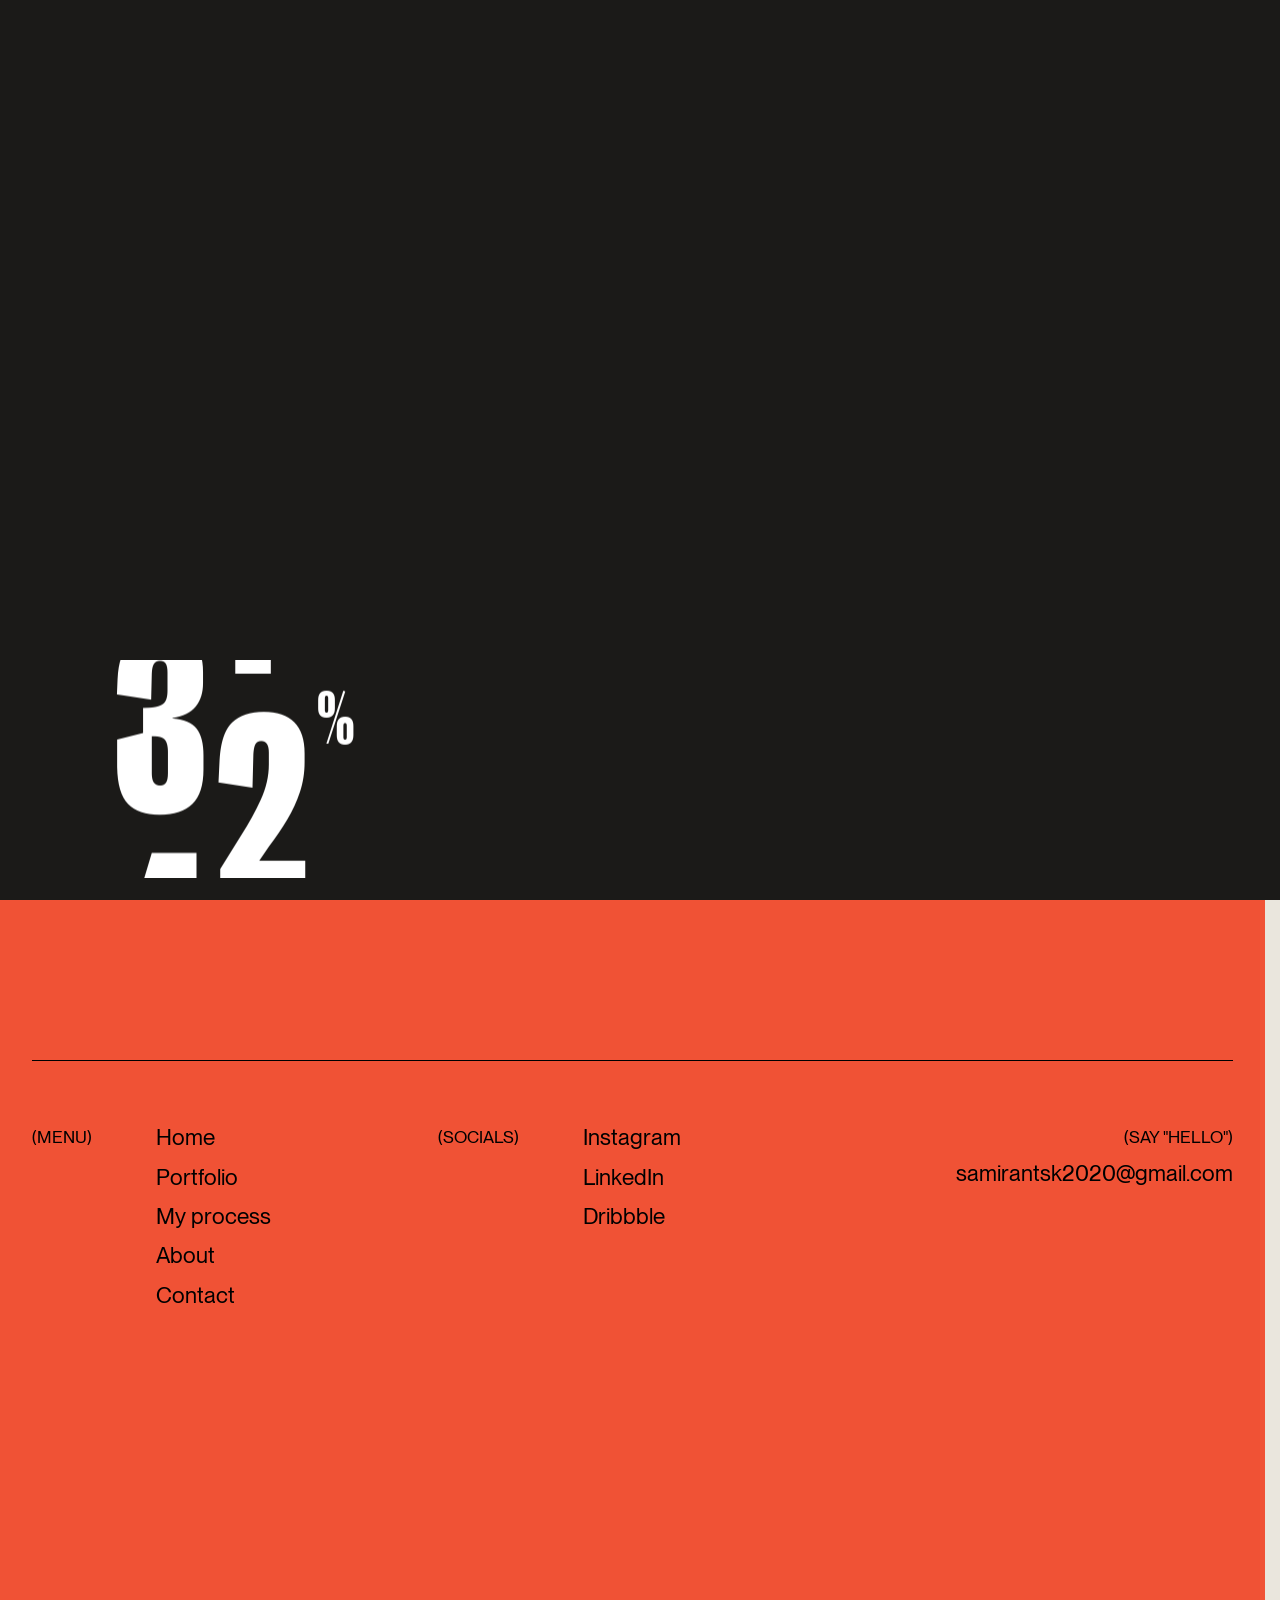
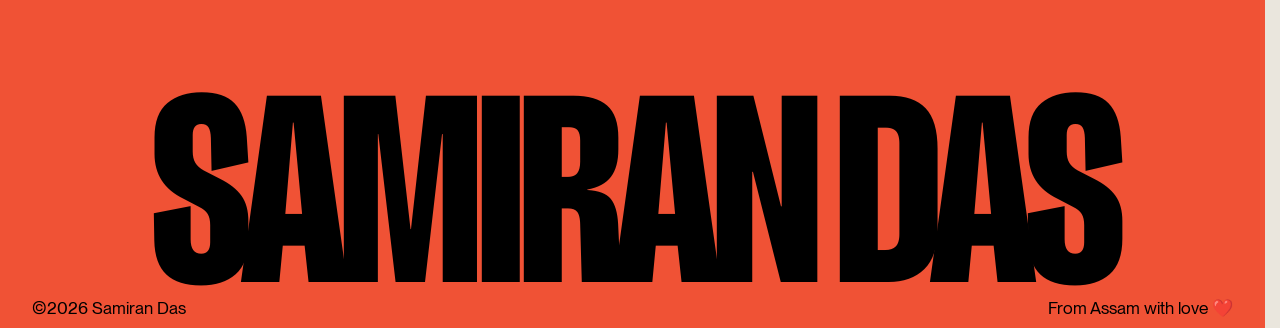
==== commit f623879e: "Fix site issues: add portfolio index page, sitemap, absolute canonicals - Rebuild missing portfolio " ====
--- a/about.html
+++ b/about.html
@@ -14,7 +14,8 @@
   <meta property="og:url" content="https://samirandas.com/about">
   <meta content="summary_large_image" name="twitter:card">
   <meta content="width=device-width, initial-scale=1" name="viewport">
-  <link rel="canonical" href="about">
+  <meta name="google-site-verification" content="XIgofDAHlMo1m81nUU4iGGBMlECy_xV72gRnZVyx8-0" />
+  <link rel="canonical" href="https://samirandas.com/about">
   <style>html{font-family:sans-serif;-ms-text-size-adjust:100%;-webkit-text-size-adjust:100%}body{margin:0}aside,main,nav,section{display:block}a{background-color:transparent}h1{font-size:2em;margin:.67em 0}img{border:0}svg:not(:root){overflow:hidden}button{color:inherit;font:inherit;margin:0}button{overflow:visible}button{text-transform:none}button{-webkit-appearance:button}button::-moz-focus-inner{border:0;padding:0}*{-webkit-box-sizing:border-box;-moz-box-sizing:border-box;box-sizing:border-box}html{height:100%}body{margin:0;min-height:100%;background-color:#fff;font-family:Arial,sans-serif;font-size:14px;line-height:20px;color:#333}img{max-width:100%;vertical-align:middle;display:inline-block}.w-inline-block{max-width:100%;display:inline-block}h1,h2{font-weight:700;margin-bottom:10px}h1{font-size:38px;line-height:44px;margin-top:20px}h2{font-size:32px;line-height:36px;margin-top:20px}p{margin-top:0;margin-bottom:10px}ul{margin-top:0;margin-bottom:10px;padding-left:40px}button{border:0;-webkit-appearance:button}.w-nav{position:relative;background:#ddd;z-index:1000}.w-nav:after,.w-nav:before{content:" ";display:table;grid-column-start:1;grid-row-start:1;grid-column-end:2;grid-row-end:2}.w-nav:after{clear:both}.w-nav-brand{position:relative;float:left;text-decoration:none;color:#333}.w-nav-menu{position:relative;float:right}@media screen and (max-width:767px){.w-nav-brand{padding-left:10px}}:root{--background-color--background-primary:var(--base-color-brand--brand-lightest);--_typography---font--font-body:"PP Neue Montreal",Arial,sans-serif;--_typography---font-size--text-main:clamp(1 * 1rem, ((1 - ((1.125 - 1) / (120 - 20) * 20)) * 1rem + ((1.125 - 1) / (120 - 20)) * 100vw), 1.125 * 1rem);--_typography---line-height--body:1.4;--_typography---font-weight--regular:400;--_typography---letter-spacing--normal:0em;--_typography---font--font-display:Lektorat,Impact,sans-serif;--_typography---font-size--h1:clamp(3 * 1rem, ((3 - ((7.125 - 3) / (120 - 20) * 20)) * 1rem + ((7.125 - 3) / (120 - 20)) * 100vw), 7.125 * 1rem);--_typography---font-weight--extra-bold:800;--_typography---letter-spacing--tight:-.02em;--_typography---font-size--h2:clamp(2.25 * 1rem, ((2.25 - ((4 - 2.25) / (90 - 20) * 20)) * 1rem + ((4 - 2.25) / (90 - 20)) * 100vw), 4 * 1rem);--_typography---font-size--h3:clamp(1.725 * 1rem, ((1.725 - ((2.5 - 1.725) / (120 - 20) * 20)) * 1rem + ((2.5 - 1.725) / (120 - 20)) * 100vw), 2.5 * 1rem);--link-color--link-primary:var(--base-color-neutral--black);--_spacing-size---main--space-md:var(--_spacing-size---base--spacing-6);--text-color--text-alternate:var(--base-color-neutral--white);--text-color--text-primary:var(--base-color-neutral--black);--text-color--text-secondary:#747474;--background-color--background-success:var(--base-color-system--success-green);--text-color--text-success:var(--base-color-system--success-green-dark);--_typography---line-height--h1:1.05;--_spacing-size---main--space-sm:var(--_spacing-size---base--spacing-4);--border-color--border-primary:var(--base-color-neutral--black);--background-color--background-alternate:var(--base-color-neutral--white);--background-color--background-secondary:var(--base-color-neutral--neutral-darker);--background-color--background-brand:var(--base-color-brand--brand);--background-color--background-error:var(--base-color-system--error-red);--text-color--text-error:var(--base-color-system--error-red-dark);--border-color--border-alternate:var(--base-color-neutral--white);--_spacing-size---main--space-2xl:var(--_spacing-size---base--spacing-12);--_spacing-size---main--space-lg:var(--_spacing-size---base--spacing-8);--background-color--background-warning:var(--base-color-system--warning-yellow);--text-color--text-warning:var(--base-color-system--warning-yellow-dark);--_spacing-size---navbar-height:5.375rem;--link-color--link-alternate:var(--base-color-neutral--white);--base-color-brand--brand:#f05235;--_typography---font-size--h0:clamp(6 * 1rem, ((6 - ((14 - 6) / (120 - 20) * 20)) * 1rem + ((14 - 6) / (120 - 20)) * 100vw), 14 * 1rem);--_spacing-size---main--space-xl:var(--_spacing-size---base--spacing-10);--_typography---font--font-accent:"Tentang Nanti One","Palatino Linotype",sans-serif;--_typography---letter-spacing--wide:.02em;--_spacing-size---main--space-2xs:var(--_spacing-size---base--spacing-2);--_spacing-size---main--space-xs:var(--_spacing-size---base--spacing-3);--_typography---line-height--regular:1;--base-color-neutral--neutral-darker:#1b1a18;--base-color-neutral--white:#fff;--_typography---font-size--full-screen:clamp(3rem, 13vw, 15rem);--base-color-neutral--black:#000;--_typography---font-size--h4:clamp(1.25 * 1rem, ((1.25 - ((1.5 - 1.25) / (120 - 20) * 20)) * 1rem + ((1.5 - 1.25) / (120 - 20)) * 100vw), 1.5 * 1rem);--_spacing-size---base--spacing-1:.25rem;--_spacing-size---base--spacing-2:.5rem;--base-color-brand--brand-lightest:#eae6dd;--_spacing-size---base--spacing-3:.75rem;--base-color-brand--brand-light:#ffd880;--_spacing-size---base--spacing-4:1rem;--_spacing-size---base--spacing-5:1.5rem;--_spacing-size---base--spacing-6:2rem;--_typography---font-size--display:clamp(6.5 * 1rem, ((6.5 - ((20 - 6.5) / (120 - 32) * 32)) * 1rem + ((20 - 6.5) / (120 - 32)) * 100vw), 20 * 1rem);--_spacing-size---base--spacing-7:3rem;--_spacing-size---base--spacing-8:4rem;--_spacing-size---base--spacing-9:6rem;--_spacing-size---base--spacing-10:8rem;--_spacing-size---base--spacing-11:12rem;--_spacing-size---base--spacing-12:16rem;--base-color-system--success-green:#cef5ca;--base-color-system--success-green-dark:#114e0b;--base-color-system--warning-yellow:#fcf8d8;--base-color-system--warning-yellow-dark:#5e5515;--base-color-system--error-red:#f8e4e4;--base-color-system--error-red-dark:#3b0b0b;--base-color-system--focus-state:#2d62ff;--border-color--border-brand:var(--base-color-brand--brand);--link-color--link-brand:var(--base-color-brand--brand)}.w-layout-hflex{flex-direction:row;align-items:flex-start;display:flex}.w-checkbox:before{content:" ";grid-area:1/1/2/2;display:table}.w-checkbox:after{content:" ";clear:both;grid-area:1/1/2/2;display:table}body{background-color:var(--background-color--background-primary);font-family:var(--_typography---font--font-body);color:#000;font-size:var(--_typography---font-size--text-main);line-height:var(--_typography---line-height--body);font-weight:var(--_typography---font-weight--regular);letter-spacing:var(--_typography---letter-spacing--normal)}h1{font-family:var(--_typography---font--font-display);font-size:var(--_typography---font-size--h1);line-height:1.05;font-weight:var(--_typography---font-weight--extra-bold);letter-spacing:var(--_typography---letter-spacing--tight);margin-top:0;margin-bottom:0}h2{font-family:var(--_typography---font--font-display);font-size:var(--_typography---font-size--h2);line-height:1.2;font-weight:var(--_typography---font-weight--extra-bold);margin-top:0;margin-bottom:0}p{font-family:var(--_typography---font--font-body);margin-bottom:0}a{font-family:var(--_typography---font--font-body);color:var(--link-color--link-primary)}ul{font-family:var(--_typography---font--font-body);margin-top:0;margin-bottom:0;padding-left:1.5rem}img{object-fit:cover;width:100%;height:100%;display:inline-block}.heading-style-h1{font-family:var(--_typography---font--font-display);font-size:var(--_typography---font-size--h1);line-height:var(--_typography---line-height--h1);font-weight:var(--_typography---font-weight--extra-bold);letter-spacing:var(--_typography---letter-spacing--tight);position:relative}.padding-global{padding-right:var(--_spacing-size---main--space-md);padding-left:var(--_spacing-size---main--space-md);flex:1;justify-content:space-between;align-items:stretch;display:flex}.page-wrapper{overflow:clip}.container-large{flex:1;width:100%;max-width:120rem;margin-left:auto;margin-right:auto}.nav_component{z-index:1000;height:var(--_spacing-size---navbar-height);padding-top:var(--_spacing-size---main--space-sm);padding-bottom:var(--_spacing-size---main--space-sm);will-change:transform;background-color:#0000;width:100%;position:absolute;inset:0% 0% auto;overflow:hidden;transform:translate(0)}.nav_container{flex-direction:row;justify-content:space-between;align-items:center;width:100%;max-width:120rem;margin-left:auto;margin-right:auto;display:flex}.nav_brand{justify-content:center;align-items:center;display:inline-flex;overflow:clip}.nav_logo{color:var(--link-color--link-primary);height:2.375rem}.nav_logo.is-white{color:var(--link-color--link-alternate)}.section_hero{position:relative}.hero_content-wrapper{padding-top:var(--_spacing-size---main--space-md);padding-bottom:var(--_spacing-size---main--space-md);grid-column-gap:var(--_spacing-size---main--space-lg);grid-row-gap:var(--_spacing-size---main--space-lg);height:calc(100svh - var(--_spacing-size---navbar-height));flex-flow:column;justify-content:space-between;align-items:center;display:flex}.hero_gradient{z-index:20;background-image:linear-gradient(0deg,var(--base-color-brand--brand),#0000);width:100%;height:40%;position:absolute;inset:auto 0% 0%}.hero_sticky-wrapper{will-change:transform;height:100svh;position:sticky;top:0}.hero_description-wrapper{width:100%}.hero_description-wrapper.grid-12{z-index:30;position:relative}.grid-12{grid-column-gap:1rem;grid-row-gap:1rem;grid-template-rows:auto;grid-template-columns:1fr 1fr 1fr 1fr 1fr 1fr 1fr 1fr 1fr 1fr 1fr 1fr;grid-auto-columns:1fr;display:grid}.hero_title-wrapper{width:100%}.text-style-accent{font-family:var(--_typography---font--font-accent);color:var(--base-color-brand--brand);font-weight:var(--_typography---font-weight--regular);letter-spacing:var(--_typography---letter-spacing--wide);position:relative;top:.05em}.text-style-accent.is-process-page{font-size:20cqi;position:absolute;inset:60% auto 0% 0%;z-index:10}.nav-floating{z-index:999;will-change:transform;position:fixed;inset:0% 0% auto}.nav-floating_content-wrapper{padding-top:var(--_spacing-size---main--space-sm);padding-bottom:var(--_spacing-size---main--space-sm);justify-content:space-between;align-items:center;width:100%}.nav-floating_content-wrapper.grid-12{z-index:999;position:relative;transform:translateY(-100%)}.nav-floating_logo-wrapper{padding-top:var(--_spacing-size---main--space-2xs);padding-right:var(--_spacing-size---main--space-2xs);padding-bottom:var(--_spacing-size---main--space-2xs);padding-left:var(--_spacing-size---main--space-2xs);background-color:var(--background-color--background-secondary);margin:calc(-1 * var(--_spacing-size---main--space-2xs));border-radius:4px;position:relative;overflow:clip}.nav-floating_button-wrapper{grid-row-gap:.25rem;justify-content:flex-start;align-items:center}.btn-animate-chars{padding-top:var(--_spacing-size---main--space-sm);padding-right:var(--_spacing-size---main--space-xs);padding-bottom:var(--_spacing-size---main--space-sm);padding-left:var(--_spacing-size---main--space-xs);grid-column-gap:var(--_spacing-size---main--space-2xs);grid-row-gap:var(--_spacing-size---main--space-2xs);color:var(--link-color--link-alternate);text-transform:uppercase;border-radius:.25em;flex-grow:1;justify-content:center;align-items:center;max-width:15em;height:3.375rem;line-height:1;text-decoration:none;display:flex;position:relative}.btn-animate-chars.is-nav-link{grid-column-gap:1rem;grid-row-gap:1rem;color:var(--link-color--link-primary);grid-template-rows:auto auto;grid-template-columns:1fr 1fr;grid-auto-columns:1fr;display:inline-flex}.btn-animate-chars.hide-tablet{background-color:var(--background-color--background-secondary);color:var(--link-color--link-alternate);height:3.375rem}.btn-animate-chars.is-footer-link{color:var(--text-color--text-primary);text-transform:none;flex:0 auto;justify-content:flex-start;align-items:center;width:auto;height:auto;padding:0}.btn-animate-chars.is-menu{font-family:var(--_typography---font--font-display);color:var(--link-color--link-primary);font-size:var(--_typography---font-size--h1);line-height:var(--_typography---line-height--regular);font-weight:var(--_typography---font-weight--extra-bold);height:1em}.btn-animate-chars__bg{background-color:var(--background-color--background-secondary);border-radius:.25em;position:absolute;inset:0}.btn-animate-chars__text{line-height:var(--_typography---line-height--body);white-space:nowrap}.loading__numbers{color:var(--text-color--text-alternate);flex-flow:row;align-items:flex-start;font-size:calc(10vw + 10vh);display:flex;position:absolute;bottom:.1em;left:.23em}.loading__progress{width:1em;height:100%;position:absolute;bottom:0;left:0}.loading-screen{background-color:var(--background-color--background-secondary);width:100%;height:100%;position:absolute;top:0;left:0}.loading__number{text-transform:uppercase;line-height:1;position:relative}.loading__number-group{flex-flow:column;height:1em;display:flex;position:relative;overflow:hidden}.loading__number-wrap{font-family:var(--_typography---font--font-display);font-weight:var(--_typography---font-weight--extra-bold);will-change:transform;flex-flow:column;display:flex;position:relative}.loading__percentage{text-transform:uppercase;will-change:transform;line-height:1;position:relative}.loading__percentage-wrap{font-family:var(--_typography---font--font-display);font-size:.3em;font-weight:var(--_typography---font-weight--extra-bold);flex-flow:column;justify-content:flex-start;margin-top:.375em;display:flex;overflow:hidden}.loading__progress-inner{background-color:var(--base-color-brand--brand);transform-origin:bottom;width:100%;height:100%;position:absolute;top:0;left:0}.loading-container{z-index:9999;position:fixed;inset:0;overflow:hidden}.image_button{filter:grayscale();width:2.375rem;height:2.375rem}.spacer-nav{height:var(--_spacing-size---navbar-height)}.selected-projects_dynamic-element-wrapper{text-align:center;grid-area:1/1;justify-self:center;width:-moz-fit-content;width:fit-content;max-width:100%;position:relative;overflow:visible}.bold-nav-full__hamburger{color:var(--base-color-white);background-color:#0000;justify-content:center;align-items:center;width:3em;height:3em;display:flex;position:relative;overflow:hidden}.bold-nav__word{position:relative}.bold-nav-full{z-index:998;height:100vh;position:fixed;inset:0}.bold-nav-full__tile{background-color:var(--base-color-brand--brand);flex-flow:column;justify-content:center;align-items:center;width:100%;height:100%;display:flex;position:absolute;top:0;left:0}.bold-nav__bottom{justify-content:space-between;align-items:center;width:100%;padding:2rem;display:flex;position:absolute;bottom:0;left:0}.bold-nav-full__hamburger-bar{background-color:currentColor;width:2em;height:.125em;position:absolute}.nav_menu_button_wrapper{display:none}.proccess_hero_image{z-index:10;object-fit:contain;object-position:50% 100%;width:100%;height:90%;position:absolute;inset:auto 0% 0%;overflow:hidden}.proccess-title{text-transform:uppercase;text-align:center;font-size:clamp(2rem,27vw,32.75rem);text-wrap-mode:nowrap;position:relative}.note-scroller{height:300vh}.section_note{z-index:1;background-color:var(--background-color--background-primary);position:sticky;top:0}.section_note-content-wrapper{padding-top:var(--_spacing-size---main--space-xl);padding-bottom:var(--_spacing-size---main--space-xl);justify-content:center;align-items:center;width:100%;height:100svh;display:flex}.note_title-wrapper{text-align:center;text-transform:uppercase;width:70%;will-change:transform,opacity}@media screen and (max-width:991px){.w-nav[data-collapse=medium] .w-nav-menu{display:none}.hide-tablet{display:none}.nav_container.grid-12{display:flex}.hero_gradient{background-image:linear-gradient(0deg,var(--base-color-brand--brand) 10%,#0000)}.hero_description-wrapper.grid-12{grid-template-columns:1fr 1fr 1fr 1fr 1fr 1fr}.nav-floating_content-wrapper.grid-12{display:flex}.nav_floating-menu_button_wrapper{flex:none;display:block}.bold-nav-full{height:100svh}.bold-nav__bottom{justify-content:center;align-items:center}.nav_menu_button_wrapper{display:block}.proccess-title{font-size:clamp(2rem,26vw,32.75rem)}.proccess_hero_image{object-fit:cover;height:80%}.note_title-wrapper{width:90%}}@media screen and (max-width:767px){h1{font-size:2.5rem}h2{font-size:2rem}.proccess_hero_image{object-position:50% 100%}.section_note-content-wrapper{padding-top:var(--_spacing-size---main--space-lg);padding-bottom:var(--_spacing-size---main--space-lg)}.note_title-wrapper{width:100%}}@media screen and (max-width:479px){.padding-global{padding-right:var(--_spacing-size---main--space-sm);padding-left:var(--_spacing-size---main--space-sm)}.nav_brand{padding:0}.hero_gradient{background-image:linear-gradient(0deg,var(--base-color-brand--brand) 35%,#0000)}.hero_description-wrapper.grid-12{flex-flow:column;grid-template-rows:auto auto;grid-auto-flow:column;justify-content:flex-start;align-items:flex-start}.proccess_hero_image{object-position:50% 50%}}html{scrollbar-gutter:stable}body{-webkit-font-smoothing:antialiased;-moz-osx-font-smoothing:grayscale;font-smoothing:antialiased;text-rendering:optimizeLegibility}.container-large{margin-right:auto!important;margin-left:auto!important}.u-text-style-trim{display:flow-root}.u-text-style-trim:before{content:"";display:table;margin-bottom:calc(-.5lh + .4em)}.u-text-style-trim:after{content:"";display:table;margin-bottom:calc(-.5lh + .41em)}.btn-animate-chars [data-button-animate-chars]{overflow:hidden;position:relative;display:inline-block}.btn-animate-chars__bg{inset:0}#floating-nav{--background-color--background-secondary:black;--link-color--link-alternate:white;--base-color-neutral--white:white}.bold-nav-full__hamburger{justify-content:center;align-items:center;display:flex;position:relative;overflow:hidden}.bold-nav-full__hamburger .bold-nav-full__hamburger-bar{background-color:currentColor;width:2em;height:.08em;position:absolute;transform:translate(0) rotate(.001deg)}.bold-nav-full__hamburger .bold-nav-full__hamburger-bar:first-child{transform:translateY(-.45em) scale(1) rotate(.001deg)}.bold-nav-full__hamburger .bold-nav-full__hamburger-bar:nth-child(3){transform:translateY(.45em) scale(1) rotate(.001deg)}.bold-nav-full__tile{clip-path:polygon(0% 100%,100% 100%,100% 100%,0% 100%)}.bold-nav-full__ul{flex-flow:column;align-items:center;margin:0;padding:0;display:flex}.bold-nav-full__li{justify-content:center;align-items:center;margin:0;padding:0;text-decoration:none;display:flex;position:relative;overflow:hidden}.btn-animate-chars.is-menu{transform:translateY(100%) rotate(5deg)}</style>
   <script type="text/javascript">!function(o,c){var n=c.documentElement,t=" w-mod-";n.className+=t+"js",("ontouchstart"in o||o.DocumentTouch&&c instanceof DocumentTouch)&&(n.className+=t+"touch")}(window,document);</script>
   <link href="assets/favicon-DrVmsY45.ico" rel="shortcut icon" type="image/x-icon">
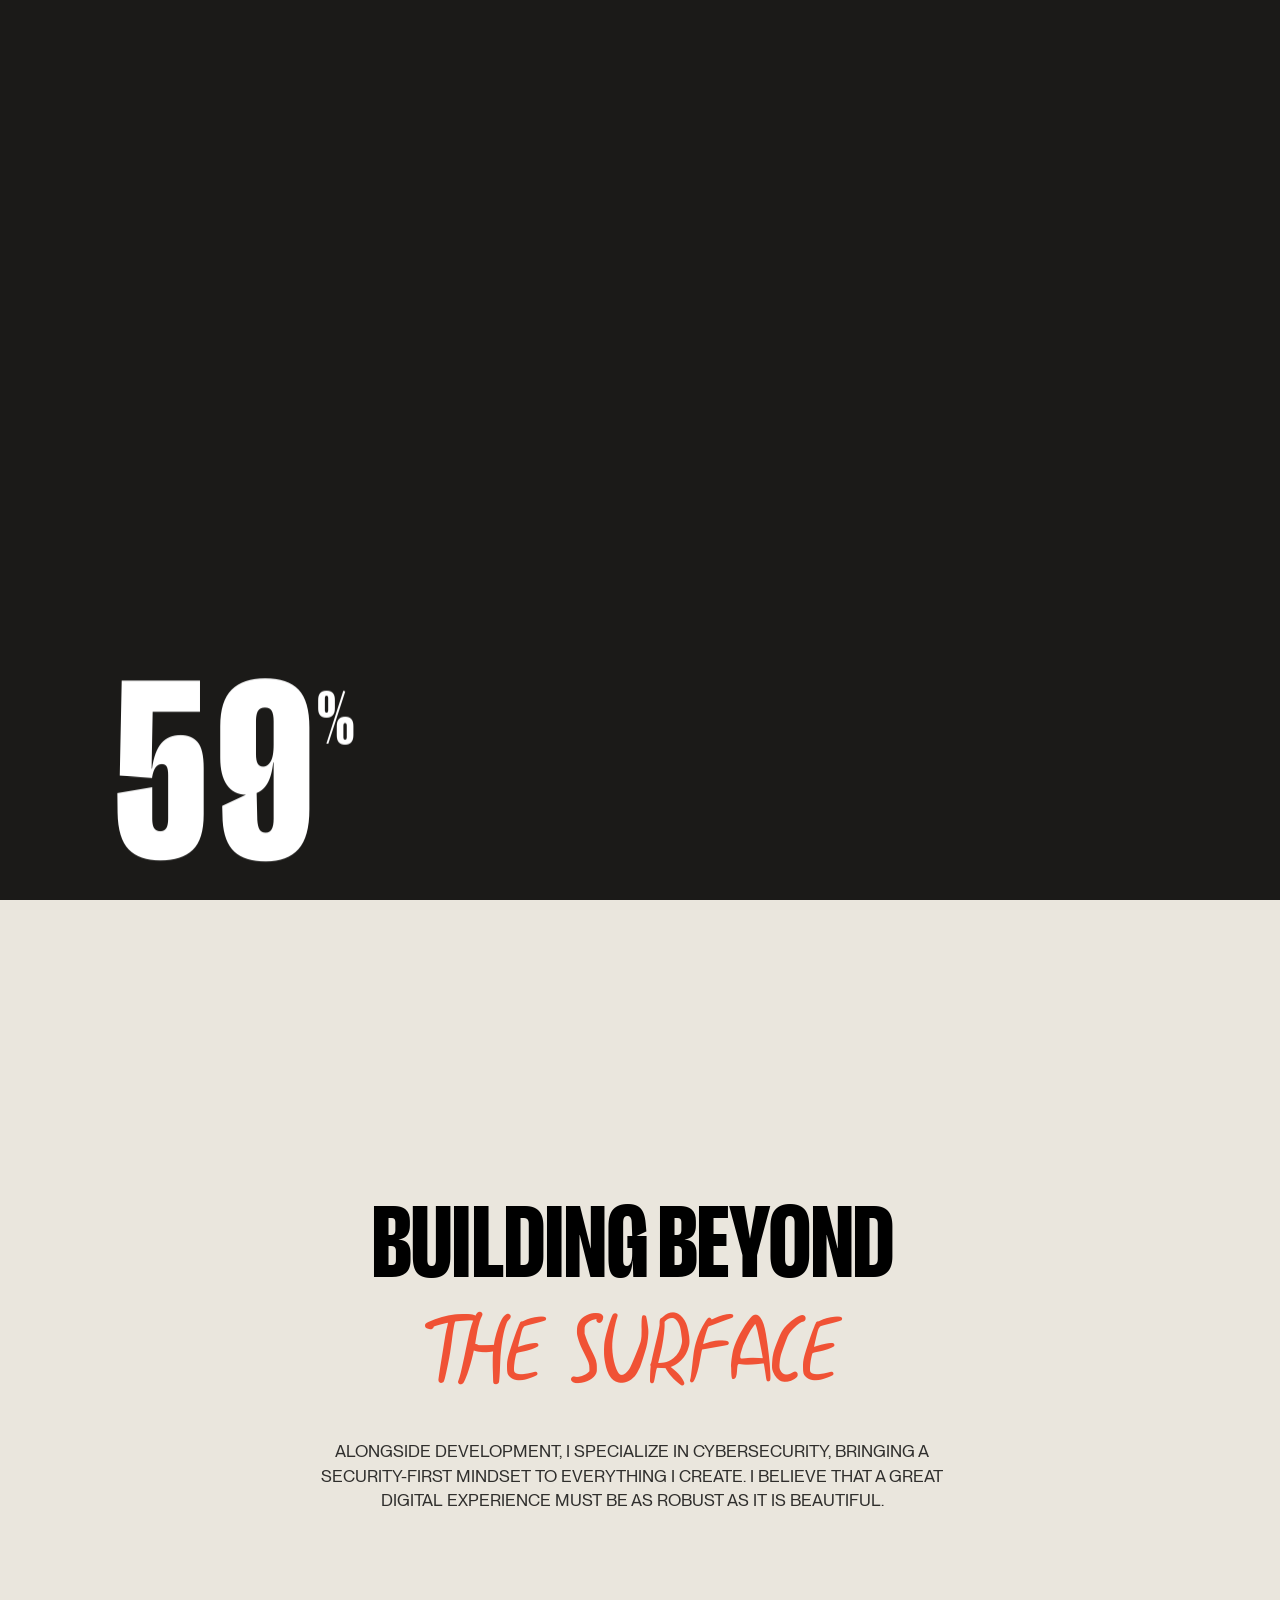
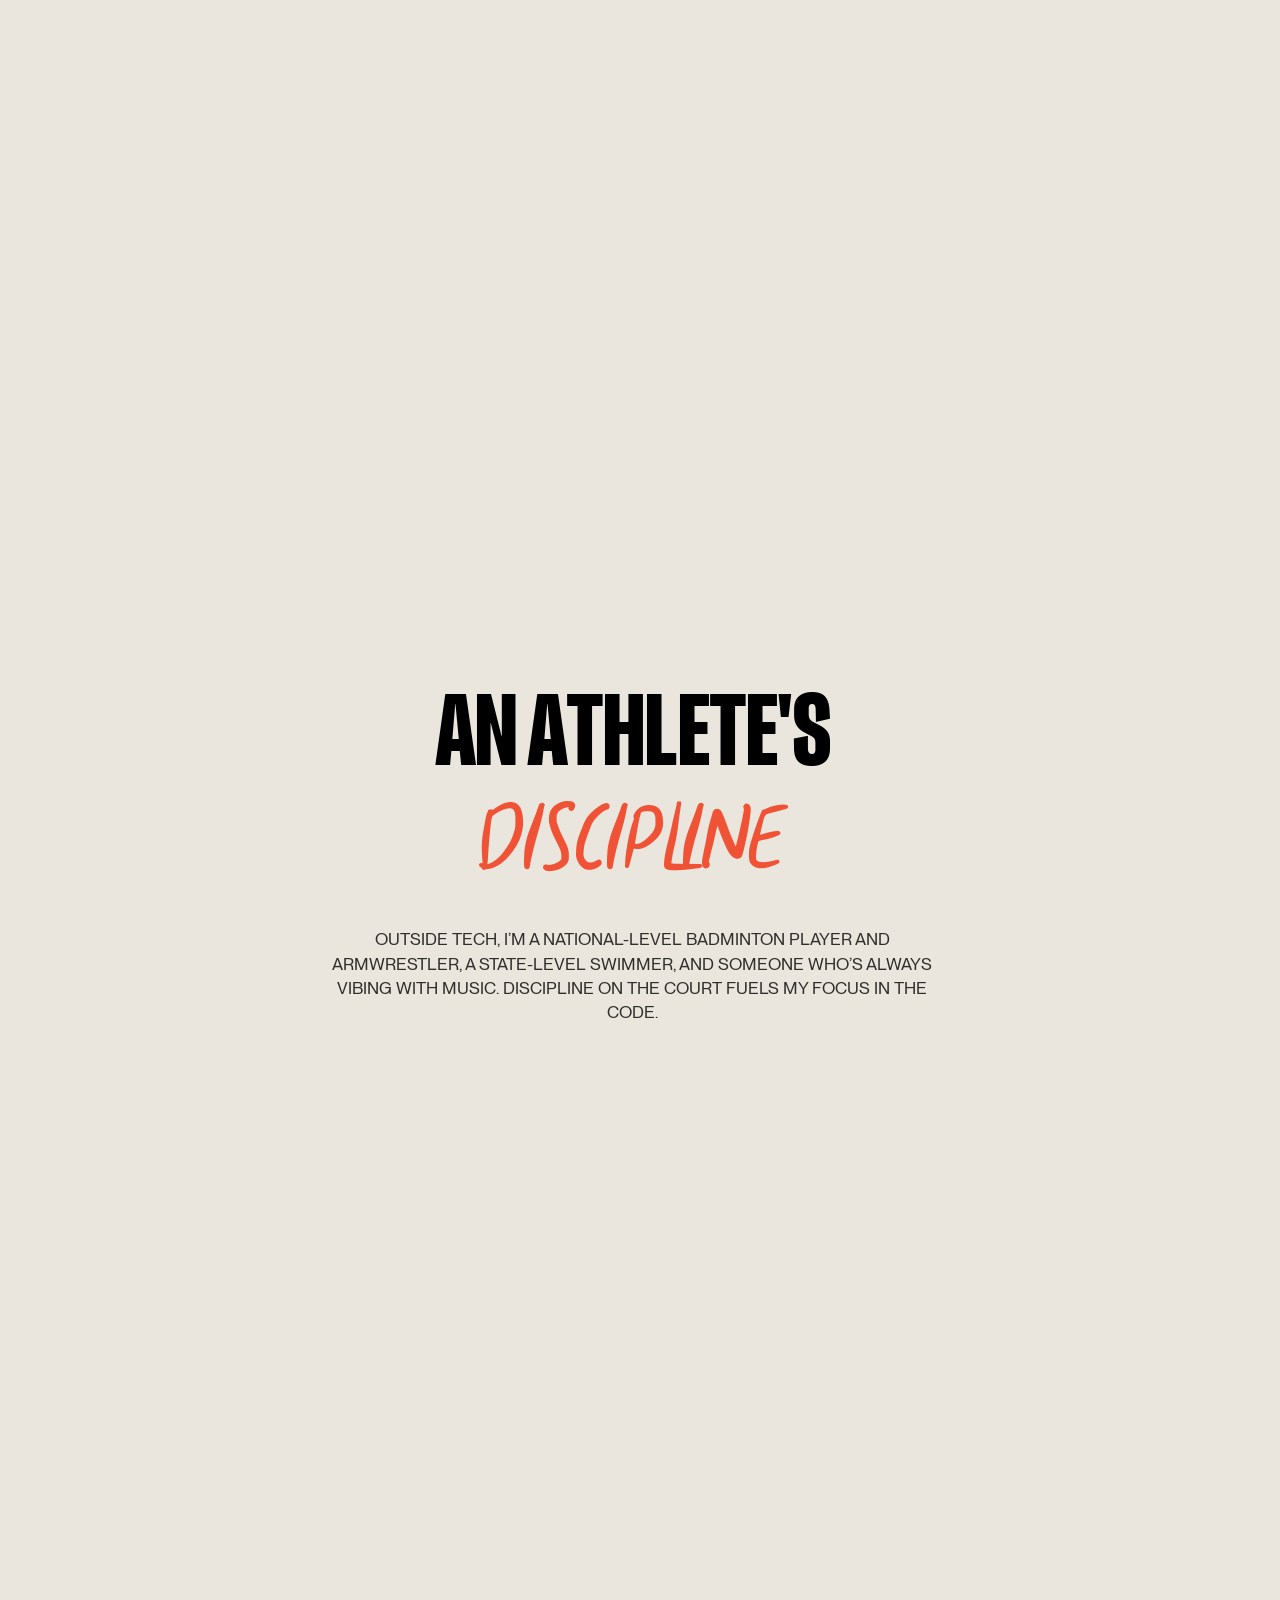
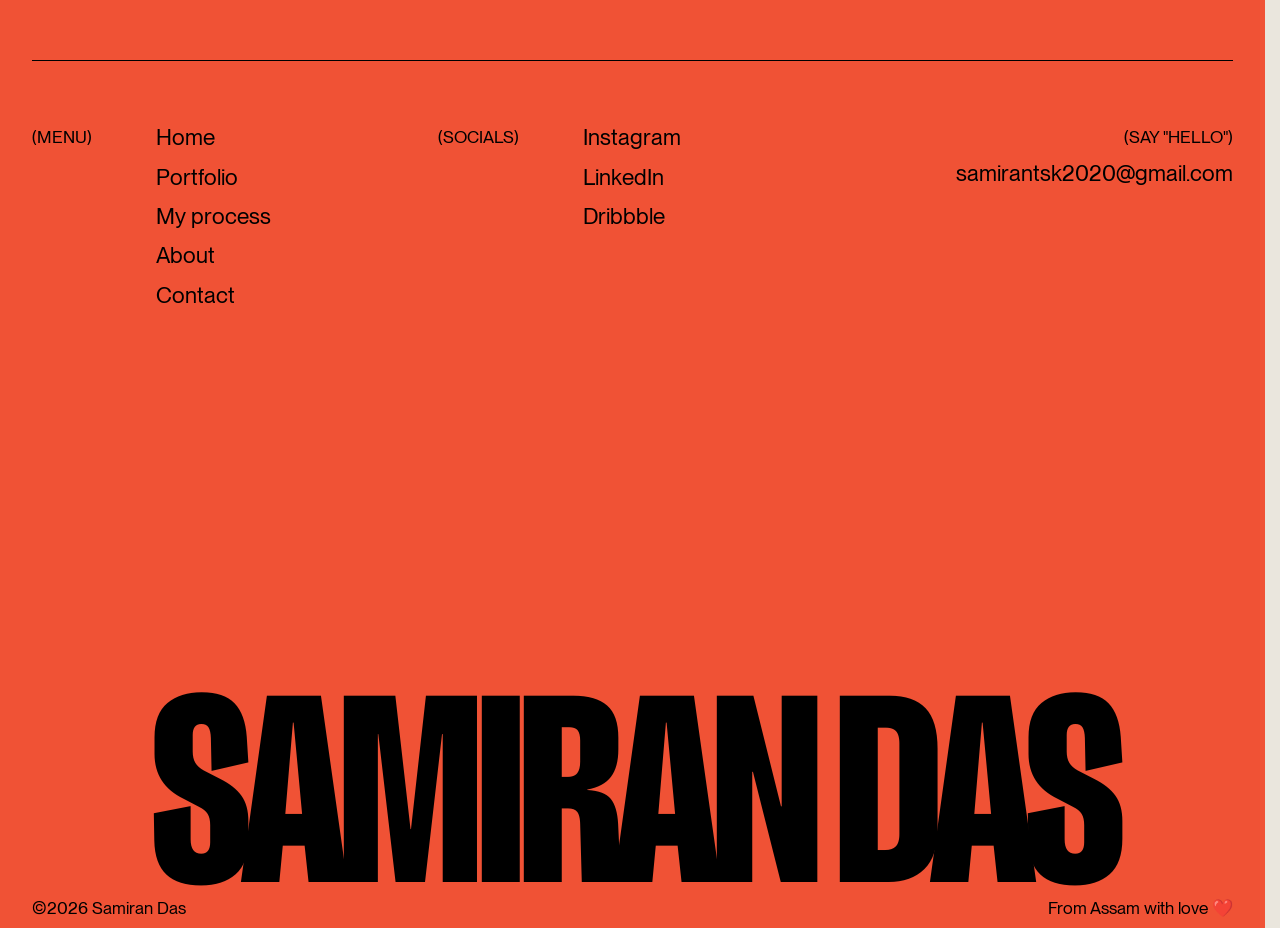
==== commit 4e1ddf0d: "Fix deployment: rename pages to .html + vercel.json cleanUrls Extensionless files were served as app" ====
--- a/about.html
+++ b/about.html
@@ -189,14 +189,42 @@
                   <h1 class="proccess-title u-text-style-trim"><span class="text-style-accent is-process-page">My</span> About</h1>
                 </div>
                 <div class="hero_description-wrapper grid-12">
-                  <p id="w-node-c714a2f7-15d5-a415-da95-29adc4220e0f-1cbf0339" class="process_description">I build secure, high-impact websites for tech communities. Specialized in cybersecurity, I blend clean design with a security-first mindset. National-level athlete and music lover.</p>
+                  <p id="w-node-c714a2f7-15d5-a415-da95-29adc4220e0f-1cbf0339" class="process_description">I build modern, high-impact websites for tech communities and projects that value clean design, strong functionality, and real user engagement. Specialized in cybersecurity, I blend aesthetic excellence with a security-first mindset.</p>
                   <div id="w-node-c714a2f7-15d5-a415-da95-29adc4220e11-1cbf0339" class="process-scroll-instruction">(SCROLL TO MY STORY)</div>
-                </div><img class="proccess_hero_image" src="https://ik.imagekit.io/logicsync/page%20image" width="682" alt="Samiran Das silhouette" loading="eager" fetchpriority="high">
+                </div><img class="proccess_hero_image" src="https://ik.imagekit.io/logicsync/stage%20.jpg?updatedAt=1759674099852" width="682" alt="Samiran Das portrait" loading="eager" fetchpriority="high">
                 <div class="hero_gradient"></div>
               </div>
             </div>
           </div>
         </section>
+      </div>
+      <div class="note-scroller">
+        <div class="section_note">
+          <div class="padding-global">
+            <div class="container-large">
+              <div class="section_note-content-wrapper">
+                <div class="note_title-wrapper">
+                  <h2 text-split="" class="heading-style-h1">Building Beyond <br><span class="text-style-accent">The Surface</span></h2>
+                  <p style="margin-top: 2rem; opacity: 0.8; max-width: 40rem; margin-left: auto; margin-right: auto;">Alongside development, I specialize in cybersecurity, bringing a security-first mindset to everything I create. I believe that a great digital experience must be as robust as it is beautiful.</p>
+                </div>
+              </div>
+            </div>
+          </div>
+        </div>
+      </div>
+      <div class="note-scroller">
+        <div class="section_note">
+          <div class="padding-global">
+            <div class="container-large">
+              <div class="section_note-content-wrapper">
+                <div class="note_title-wrapper">
+                  <h2 text-split="" class="heading-style-h1">An Athlete's <br><span class="text-style-accent">Discipline</span></h2>
+                  <p style="margin-top: 2rem; opacity: 0.8; max-width: 40rem; margin-left: auto; margin-right: auto;">Outside tech, I’m a national-level badminton player and armwrestler, a state-level swimmer, and someone who’s always vibing with music. Discipline on the court fuels my focus in the code.</p>
+                </div>
+              </div>
+            </div>
+          </div>
+        </div>
       </div>
     </main>
     <footer id="site-footer" class="footer w-node-_5c846574-619c-abe4-bf11-5f1244a51ee1-44a51ee1">
